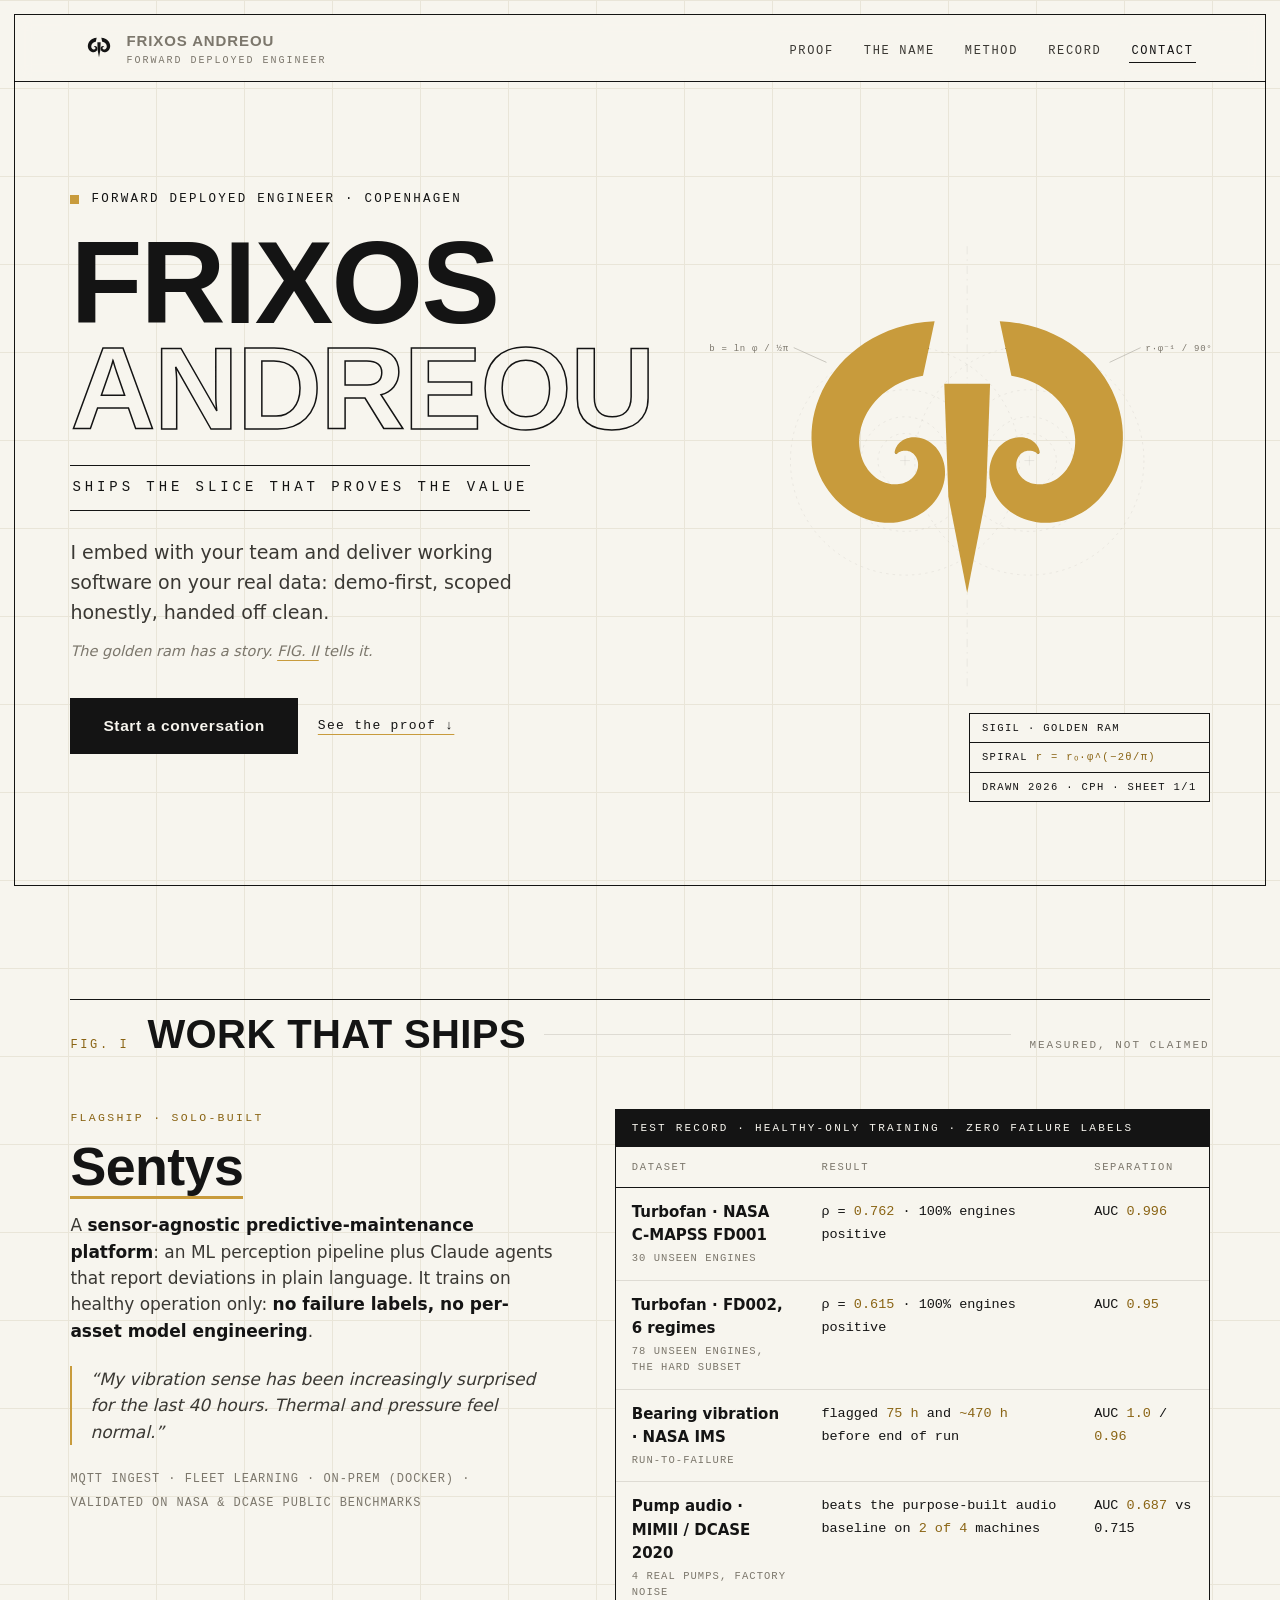
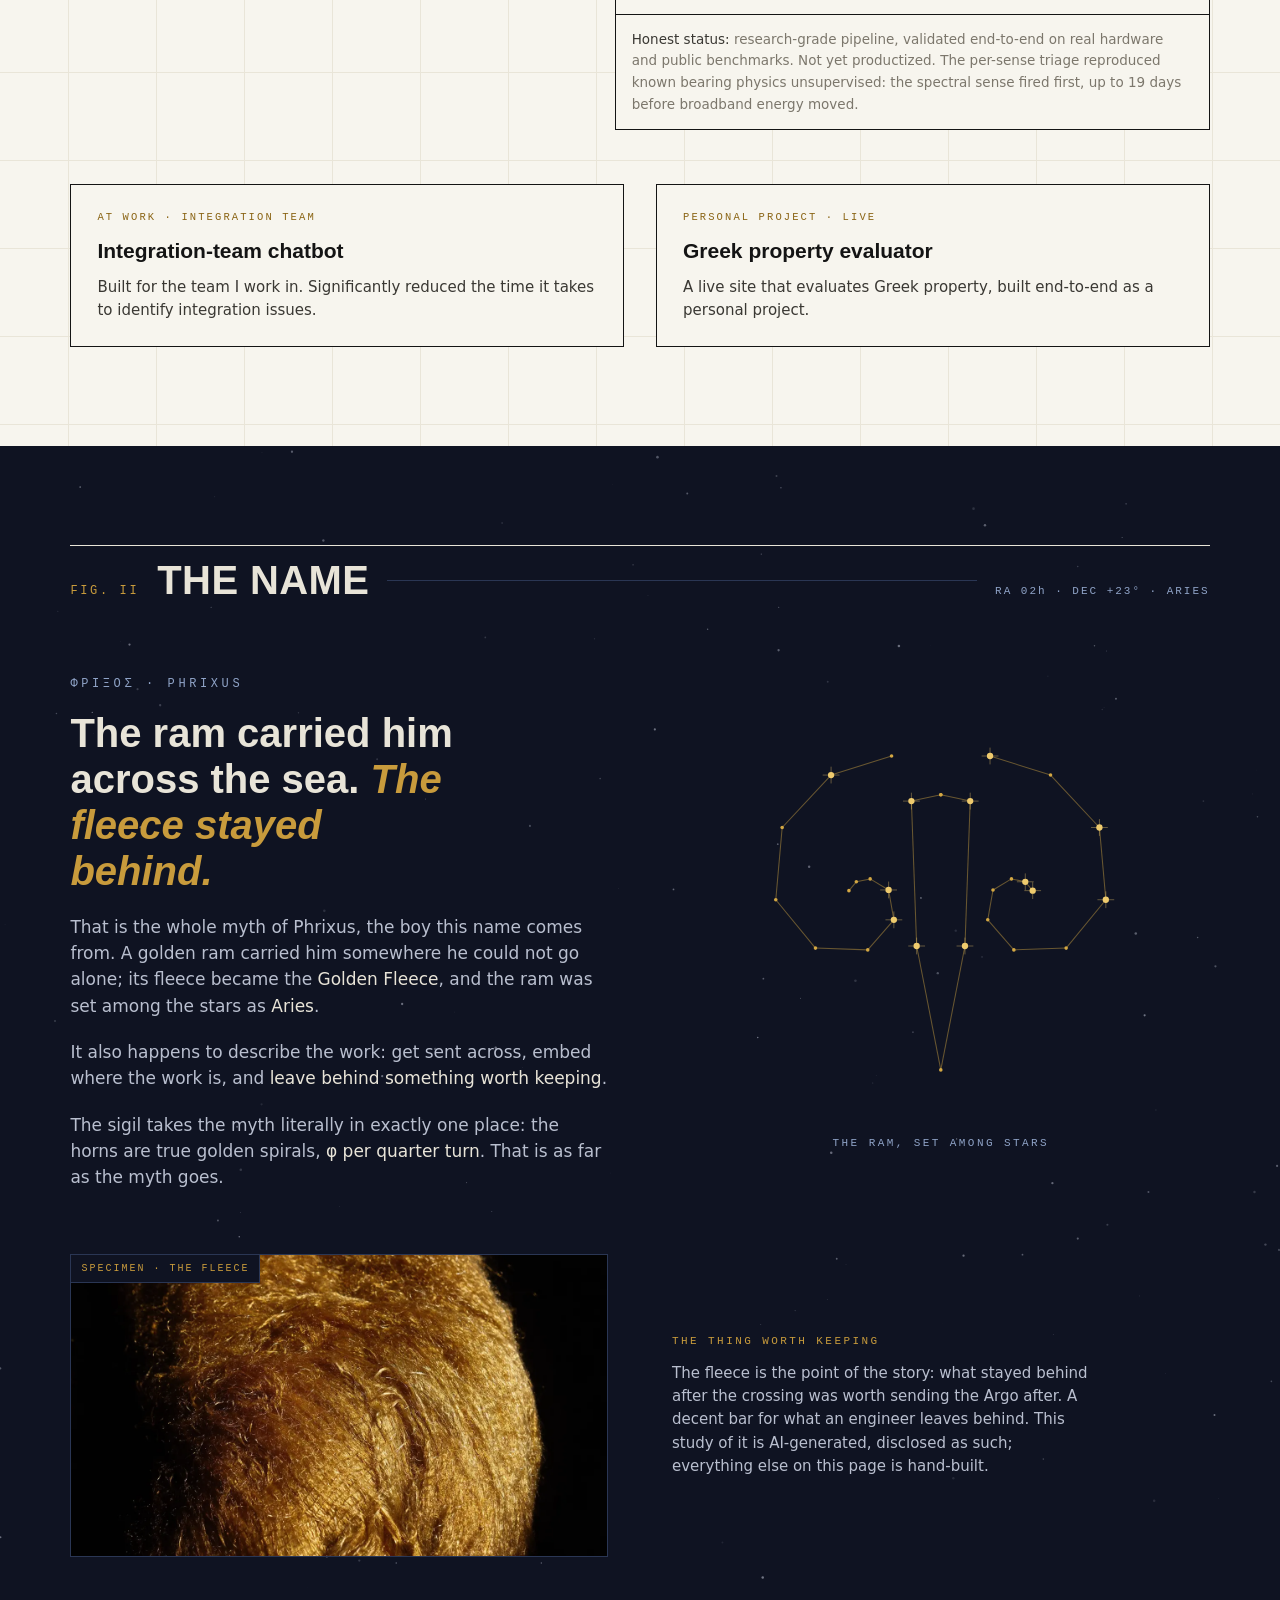
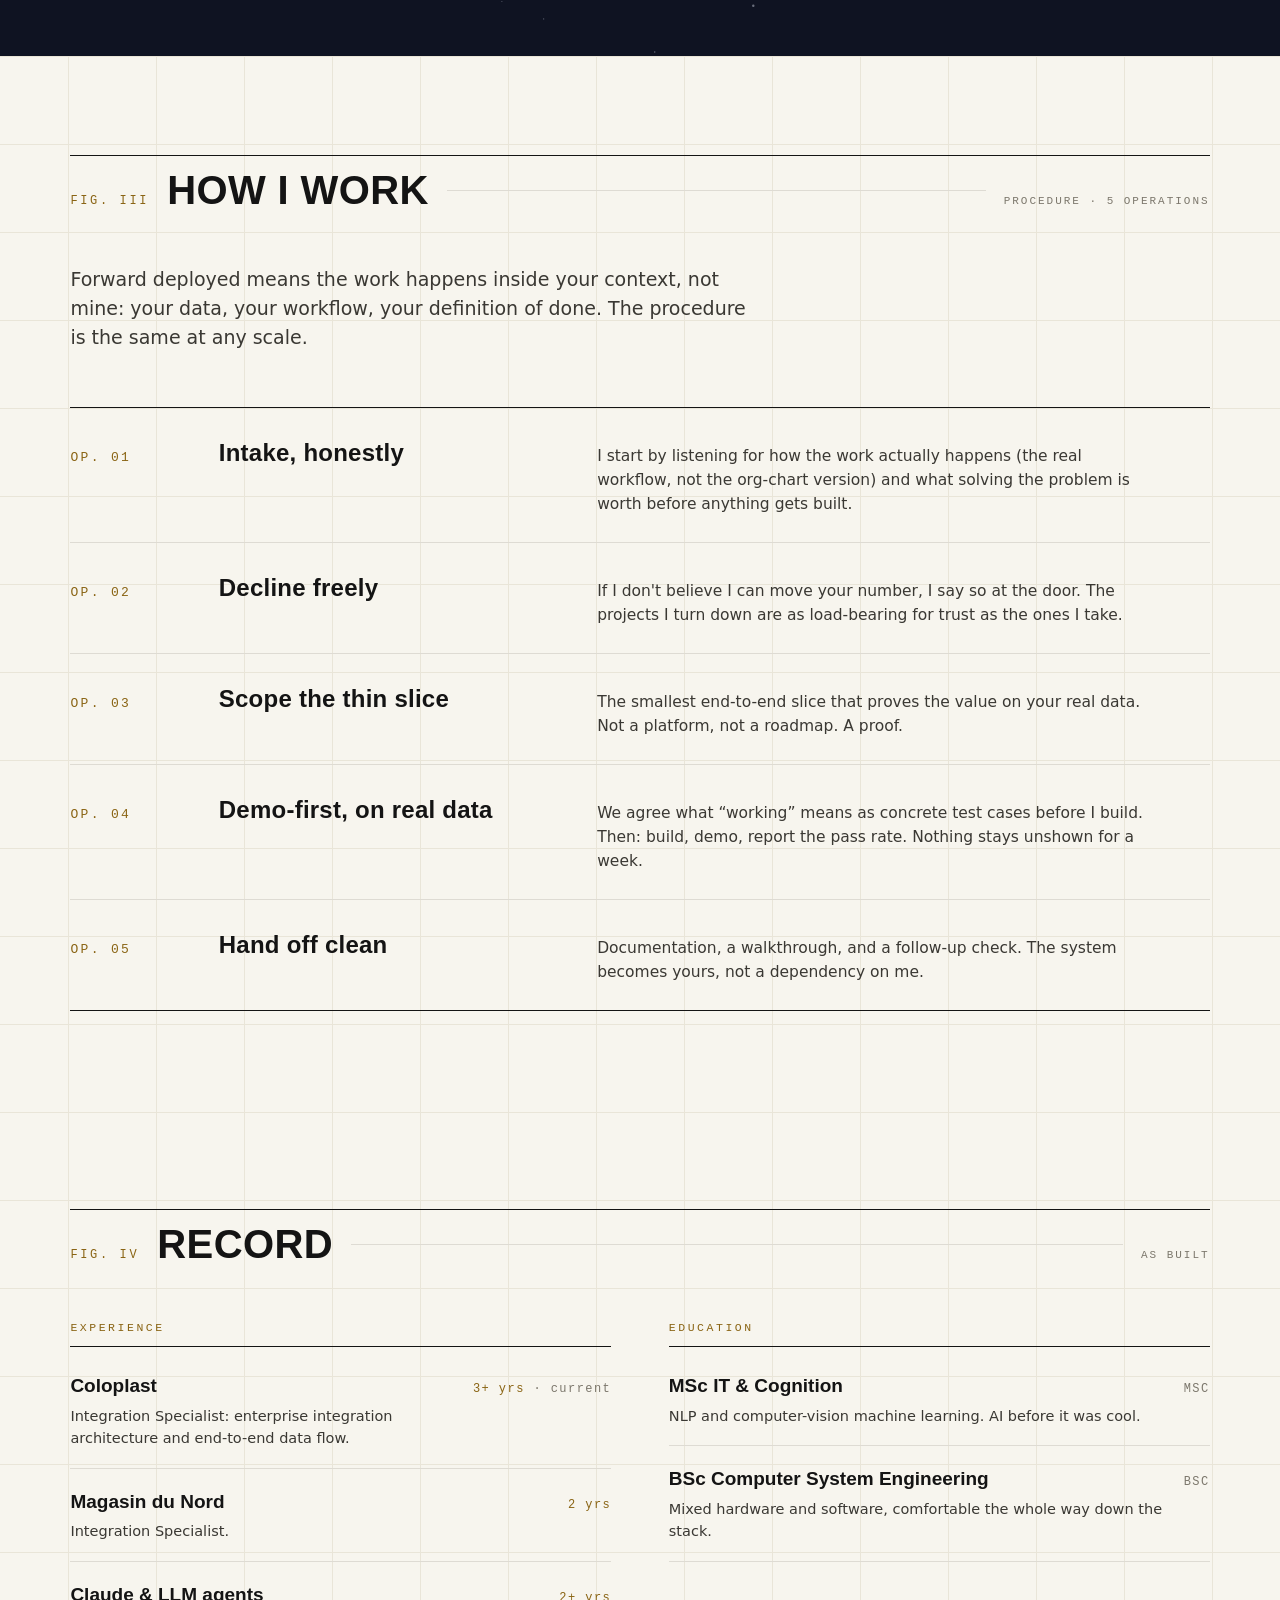
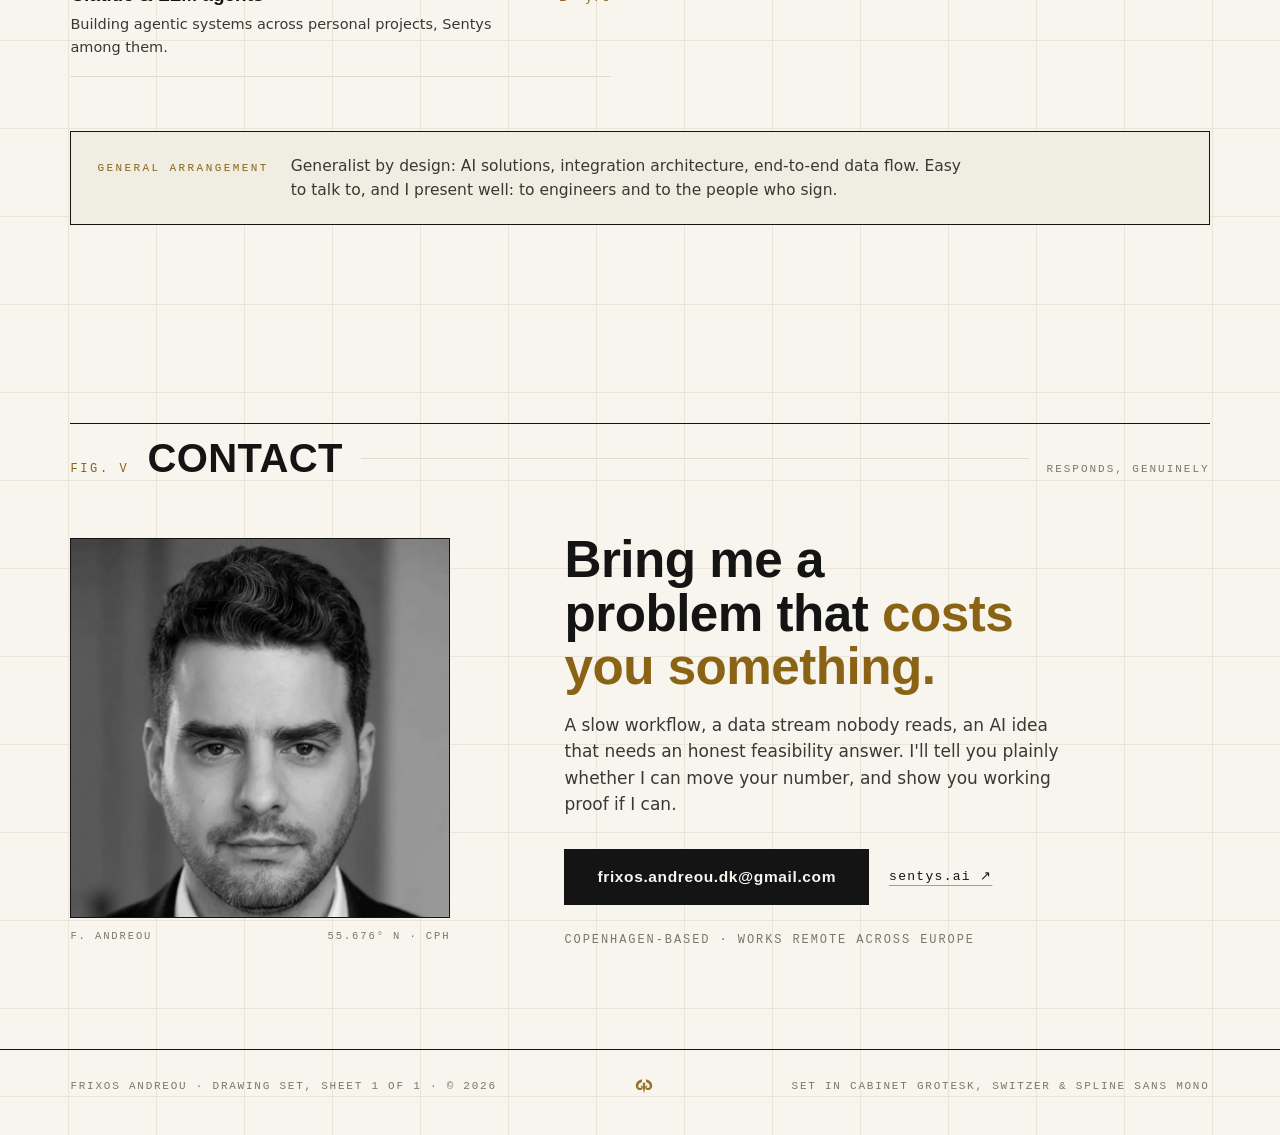
==== index.html @ 18a1801e "FIG II: one continuous thread; the fleece panel now means the deliverable Co-Authored-By: Claude Fab" ====
<!doctype html>
<html lang="en">
<head>
<meta charset="utf-8">
<meta name="viewport" content="width=device-width, initial-scale=1">
<title>Frixos Andreou · Forward Deployed Engineer</title>
<meta name="description" content="Forward Deployed Engineer in Copenhagen. I embed with your team and ship the slice that proves the value: demo-first, on your real data. Builder of Sentys.">
<link rel="canonical" href="https://freakysauce.github.io/frixos-site-fable/">
<meta property="og:type" content="website">
<meta property="og:title" content="Frixos Andreou · Forward Deployed Engineer">
<meta property="og:description" content="I embed with your team and ship the slice that proves the value: demo-first, on your real data.">
<meta property="og:image" content="https://freakysauce.github.io/frixos-site-fable/assets/img/og.png">
<meta property="og:url" content="https://freakysauce.github.io/frixos-site-fable/">
<meta name="twitter:card" content="summary_large_image">
<meta name="theme-color" content="#F6F5F1">
<link rel="icon" href="favicon.svg" type="image/svg+xml">
<link rel="icon" href="favicon-32.png" sizes="32x32" type="image/png">
<link rel="apple-touch-icon" href="apple-touch-icon.png">
<link rel="preload" href="assets/fonts/CabinetGrotesk-Variable.woff2" as="font" type="font/woff2" crossorigin>
<link rel="preload" href="assets/fonts/Switzer-Variable.woff2" as="font" type="font/woff2" crossorigin>
<link rel="preload" href="assets/fonts/SplineSansMono-Regular.woff2" as="font" type="font/woff2" crossorigin>
<link rel="stylesheet" href="assets/css/main.css">
<script>document.documentElement.classList.add('js')</script>
<script type="application/ld+json">
{"@context":"https://schema.org","@type":"Person","name":"Frixos Andreou",
"jobTitle":"Forward Deployed Engineer","email":"mailto:frixos.andreou.dk@gmail.com",
"address":{"@type":"PostalAddress","addressLocality":"Copenhagen","addressCountry":"DK"},
"url":"https://freakysauce.github.io/frixos-site-fable/",
"sameAs":["https://sentys.ai"]}
</script>
</head>
<body class="grid-paper">
<div class="sheet-frame" aria-hidden="true"></div>

<header class="nav">
  <a class="lockup" href="#top" aria-label="Frixos Andreou, home">
    <svg viewBox="0 0 512 512" aria-hidden="true"><use href="#sigil-mark"/></svg>
    <span><b>FRIXOS ANDREOU</b><span>FORWARD DEPLOYED ENGINEER</span></span>
  </a>
  <nav aria-label="Sections">
    <ul>
      <li><a href="#proof">PROOF</a></li>
      <li><a href="#name">THE NAME</a></li>
      <li><a href="#method">METHOD</a></li>
      <li><a href="#record">RECORD</a></li>
      <li><a href="#contact">CONTACT</a></li>
    </ul>
  </nav>
</header>

<!-- reusable sigil symbol (paths injected by main.js; static fallback in noscript) -->
<svg width="0" height="0" style="position:absolute" aria-hidden="true">
  <defs><g id="sigil-mark" fill="currentColor"></g></defs>
</svg>

<main id="top">
  <!-- ============ PLATE 00 — TITLE SHEET ============ -->
  <section class="hero" aria-label="Introduction">
    <div>
      <p class="hero-eyebrow reveal"><span class="dot"></span>FORWARD DEPLOYED ENGINEER · COPENHAGEN</p>
      <h1><span class="reveal">Frixos</span><span class="outline reveal reveal-d1">Andreou</span></h1>
      <p class="tagline reveal reveal-d2">Ships the slice that proves the value</p>
      <p class="pos reveal reveal-d2">I embed with your team and deliver working software on your real data: demo-first, scoped honestly, handed off clean.</p>
      <p class="myth-line reveal reveal-d3">The golden ram has a story. <a href="#name">FIG. II</a> tells it.</p>
      <div class="cta-row reveal reveal-d3">
        <a class="btn" href="mailto:frixos.andreou.dk@gmail.com">Start a conversation</a>
        <a class="link-plain" href="#proof">See the proof ↓</a>
      </div>
    </div>
    <div class="hero-draw" aria-label="Construction drawing of the golden ram sigil">
      <svg id="hero-drawing" viewBox="-40 -20 592 572" role="img" aria-label="Golden ram sigil drawn from golden-ratio spirals"></svg>
      <noscript><img src="assets/brand/sigil.svg" alt="Golden ram sigil" style="width:70%;margin:0 auto;display:block"></noscript>
      <div class="titleblock" aria-hidden="true">
        <div>SIGIL · GOLDEN RAM</div>
        <div>SPIRAL <b>r = r₀·φ^(−2θ/π)</b></div>
        <div>DRAWN 2026 · CPH · SHEET 1/1</div>
      </div>
    </div>
  </section>

  <!-- ============ FIG I — PROOF ============ -->
  <section class="plate" id="proof" aria-labelledby="proof-h">
    <div class="plate-head">
      <span class="fig">FIG. I</span><h2 id="proof-h">Work that ships</h2>
      <span class="rule"></span><span class="sheetno">MEASURED, NOT CLAIMED</span>
    </div>
    <div class="case">
      <div class="reveal">
        <p class="case-kicker">FLAGSHIP · SOLO-BUILT</p>
        <p class="case-title"><a href="https://sentys.ai" rel="noopener">Sentys</a></p>
        <p class="case-desc">A <b>sensor-agnostic predictive-maintenance platform</b>: an ML perception pipeline plus Claude agents that report deviations in plain language. It trains on healthy operation only: <b>no failure labels, no per-asset model engineering</b>.</p>
        <p class="case-quote">“My vibration sense has been increasingly surprised for the last 40 hours. Thermal and pressure feel normal.”</p>
        <p class="case-meta">MQTT INGEST · FLEET LEARNING · ON-PREM (DOCKER) ·<br>VALIDATED ON NASA &amp; DCASE PUBLIC BENCHMARKS</p>
      </div>
      <div class="reveal reveal-d1">
        <div class="evidence-scroll">
        <figure class="evidence">
          <figcaption style="font-family:var(--mono);font-size:11px;letter-spacing:.2em;padding:10px 16px;background:var(--ink);color:var(--paper)">TEST RECORD · HEALTHY-ONLY TRAINING · ZERO FAILURE LABELS</figcaption>
          <table>
            <thead><tr><th scope="col">DATASET</th><th scope="col">RESULT</th><th scope="col">SEPARATION</th></tr></thead>
            <tbody>
              <tr>
                <td class="ds">Turbofan · NASA C-MAPSS FD001<small>30 UNSEEN ENGINES</small></td>
                <td class="num">ρ = <b>0.762</b> · 100% engines positive</td>
                <td class="num">AUC <b>0.996</b></td>
              </tr>
              <tr>
                <td class="ds">Turbofan · FD002, 6 regimes<small>78 UNSEEN ENGINES, THE HARD SUBSET</small></td>
                <td class="num">ρ = <b>0.615</b> · 100% engines positive</td>
                <td class="num">AUC <b>0.95</b></td>
              </tr>
              <tr>
                <td class="ds">Bearing vibration · NASA IMS<small>RUN-TO-FAILURE</small></td>
                <td class="num">flagged <b>75 h</b> and <b>~470 h</b> before end of run</td>
                <td class="num">AUC <b>1.0</b> / <b>0.96</b></td>
              </tr>
              <tr>
                <td class="ds">Pump audio · MIMII / DCASE 2020<small>4 REAL PUMPS, FACTORY NOISE</small></td>
                <td class="num">beats the purpose-built audio baseline on <b>2 of 4</b> machines</td>
                <td class="num">AUC <b>0.687</b> vs 0.715</td>
              </tr>
            </tbody>
          </table>
          <p class="evidence-foot"><b>Honest status:</b> research-grade pipeline, validated end-to-end on real hardware and public benchmarks. Not yet productized. The per-sense triage reproduced known bearing physics unsupervised: the spectral sense fired first, up to 19 days before broadband energy moved.</p>
        </figure>
        </div>
      </div>
    </div>
    <div class="proof-cards">
      <article class="pcard reveal">
        <p class="k">AT WORK · INTEGRATION TEAM</p>
        <h3>Integration-team chatbot</h3>
        <p>Built for the team I work in. Significantly reduced the time it takes to identify integration issues.</p>
      </article>
      <article class="pcard reveal reveal-d1">
        <p class="k">PERSONAL PROJECT · LIVE</p>
        <h3>Greek property evaluator</h3>
        <p>A live site that evaluates Greek property, built end-to-end as a personal project.</p>
      </article>
    </div>
  </section>

  <!-- ============ FIG II — THE NAME (dark plate) ============ -->
  <section class="plate plate-night" id="name" aria-labelledby="name-h">
    <div class="plate-head">
      <span class="fig">FIG. II</span><h2 id="name-h">The name</h2>
      <span class="rule"></span><span class="sheetno">RA 02h · DEC +23° · ARIES</span>
    </div>
    <div class="myth">
      <div class="myth-story reveal">
        <p class="gr">ΦΡΙΞΟΣ · PHRIXUS</p>
        <h3>The ram carried him across the sea. <em>The fleece stayed behind.</em></h3>
        <p>That is the whole myth of Phrixus, the boy this name comes from. A golden ram carried him somewhere he could not go alone; its fleece became the <b>Golden Fleece</b>, and the ram was set among the stars as <b>Aries</b>.</p>
        <p>It also happens to describe the work: get sent across, embed where the work is, and <b>leave behind something worth keeping</b>.</p>
        <p>The sigil takes the myth literally in exactly one place: the horns are true golden spirals, <b>φ per quarter turn</b>. That is as far as the myth goes.</p>
      </div>
      <div class="myth-chart reveal reveal-d1">
        <svg id="constellation" viewBox="0 56 512 404" role="img" aria-label="The ram sigil drawn as a constellation"></svg>
        <p class="cap">THE RAM, SET AMONG STARS</p>
      </div>
    </div>
    <div class="specimen">
      <div class="specimen-media reveal">
        <span class="tag">SPECIMEN · THE FLEECE</span>
        <img id="fleece-media" src="assets/img/fleece.webp" alt="Macro study of golden fleece fibers catching warm light" loading="lazy" width="1280" height="720">
      </div>
      <p class="specimen-note reveal reveal-d1"><span class="k">THE THING WORTH KEEPING</span>The fleece is the point of the story: what stayed behind after the crossing was worth sending the Argo after. A decent bar for what an engineer leaves behind. This study of it is AI-generated, disclosed as such; everything else on this page is hand-built.</p>
    </div>
  </section>

  <!-- ============ FIG III — METHOD ============ -->
  <section class="plate" id="method" aria-labelledby="method-h">
    <div class="plate-head">
      <span class="fig">FIG. III</span><h2 id="method-h">How I work</h2>
      <span class="rule"></span><span class="sheetno">PROCEDURE · 5 OPERATIONS</span>
    </div>
    <p class="method-intro reveal">Forward deployed means the work happens inside your context, not mine: your data, your workflow, your definition of done. The procedure is the same at any scale.</p>
    <ol class="steps">
      <li class="step reveal"><span class="no">OP. 01</span><h3>Intake, honestly</h3><p>I start by listening for how the work actually happens (the real workflow, not the org-chart version) and what solving the problem is worth before anything gets built.</p></li>
      <li class="step reveal"><span class="no">OP. 02</span><h3>Decline freely</h3><p>If I don't believe I can move your number, I say so at the door. The projects I turn down are as load-bearing for trust as the ones I take.</p></li>
      <li class="step reveal"><span class="no">OP. 03</span><h3>Scope the thin slice</h3><p>The smallest end-to-end slice that proves the value on your real data. Not a platform, not a roadmap. A proof.</p></li>
      <li class="step reveal"><span class="no">OP. 04</span><h3>Demo-first, on real data</h3><p>We agree what “working” means as concrete test cases before I build. Then: build, demo, report the pass rate. Nothing stays unshown for a week.</p></li>
      <li class="step reveal"><span class="no">OP. 05</span><h3>Hand off clean</h3><p>Documentation, a walkthrough, and a follow-up check. The system becomes yours, not a dependency on me.</p></li>
    </ol>
  </section>

  <!-- ============ FIG IV — RECORD ============ -->
  <section class="plate" id="record" aria-labelledby="record-h">
    <div class="plate-head">
      <span class="fig">FIG. IV</span><h2 id="record-h">Record</h2>
      <span class="rule"></span><span class="sheetno">AS BUILT</span>
    </div>
    <div class="record">
      <div class="rcol reveal">
        <p class="rhead">EXPERIENCE</p>
        <div class="rrow"><div><h3>Coloplast</h3><p>Integration Specialist: enterprise integration architecture and end-to-end data flow.</p></div><span class="when"><b>3+ yrs</b> · current</span></div>
        <div class="rrow"><div><h3>Magasin du Nord</h3><p>Integration Specialist.</p></div><span class="when"><b>2 yrs</b></span></div>
        <div class="rrow"><div><h3>Claude &amp; LLM agents</h3><p>Building agentic systems across personal projects, Sentys among them.</p></div><span class="when"><b>2+ yrs</b></span></div>
      </div>
      <div class="rcol reveal reveal-d1">
        <p class="rhead">EDUCATION</p>
        <div class="rrow"><div><h3>MSc IT &amp; Cognition</h3><p>NLP and computer-vision machine learning. AI before it was cool.</p></div><span class="when">MSC</span></div>
        <div class="rrow"><div><h3>BSc Computer System Engineering</h3><p>Mixed hardware and software, comfortable the whole way down the stack.</p></div><span class="when">BSC</span></div>
      </div>
    </div>
    <div class="strengths reveal">
      <span class="k">GENERAL ARRANGEMENT</span>
      <p>Generalist by design: AI solutions, integration architecture, end-to-end data flow. Easy to talk to, and I present well: to engineers and to the people who sign.</p>
    </div>
  </section>

  <!-- ============ FIG V — CONTACT ============ -->
  <section class="plate" id="contact" aria-labelledby="contact-h">
    <div class="plate-head">
      <span class="fig">FIG. V</span><h2 id="contact-h">Contact</h2>
      <span class="rule"></span><span class="sheetno">RESPONDS, GENUINELY</span>
    </div>
    <div class="contact">
      <div class="portrait reveal">
        <img src="assets/img/headshot.webp" alt="Portrait of Frixos Andreou" width="760" height="760">
        <p class="pcap"><span>F. ANDREOU</span><span>55.676° N · CPH</span></p>
      </div>
      <div class="contact-copy reveal reveal-d1">
        <h3>Bring me a problem that <em>costs you something.</em></h3>
        <p class="sub">A slow workflow, a data stream nobody reads, an AI idea that needs an honest feasibility answer. I'll tell you plainly whether I can move your number, and show you working proof if I can.</p>
        <div class="cta-row">
          <a class="btn" href="mailto:frixos.andreou.dk@gmail.com">frixos.andreou.dk@gmail.com</a>
          <a class="link-plain" href="https://sentys.ai" rel="noopener">sentys.ai ↗</a>
        </div>
        <p class="loc">COPENHAGEN-BASED · WORKS REMOTE ACROSS EUROPE</p>
      </div>
    </div>
  </section>
</main>

<footer>
  <p class="fm">FRIXOS ANDREOU · DRAWING SET, SHEET 1 OF 1 · © 2026</p>
  <svg viewBox="0 0 512 512" aria-hidden="true" style="color:var(--gold-deep)"><use href="#sigil-mark"/></svg>
  <p class="fm">SET IN CABINET GROTESK, SWITZER &amp; SPLINE SANS MONO</p>
</footer>

<script src="assets/js/main.js" defer></script>
</body>
</html>
---- assets/css/main.css ----
/* FRIXOS ANDREOU — drawing-set design system
   Paper/ink/gold. Cabinet Grotesk display, Switzer body, Spline Sans Mono data. */

@font-face{font-family:'Cabinet Grotesk';src:url('../fonts/CabinetGrotesk-Variable.woff2') format('woff2');font-weight:100 900;font-display:swap}
@font-face{font-family:'Switzer';src:url('../fonts/Switzer-Variable.woff2') format('woff2');font-weight:100 900;font-display:swap}
@font-face{font-family:'Spline Sans Mono';src:url('../fonts/SplineSansMono-Regular.woff2') format('woff2');font-weight:400;font-display:swap}
@font-face{font-family:'Spline Sans Mono';src:url('../fonts/SplineSansMono-Medium.woff2') format('woff2');font-weight:500;font-display:swap}

:root{
  --paper:#F7F5EE; --paper-2:#F0EDE3; --grid:#E9E5D8; --ink:#141414; --ink-2:#3A3833;
  --muted:#7C776C; --gold:#C89B3C; --gold-deep:#8A6414; --hair:#DEDBD3;
  --night:#0F1322; --night-2:#171D33; --starlight:#E8E4D8; --night-label:#8FA3C7;
  --mono:'Spline Sans Mono',ui-monospace,monospace;
  --disp:'Cabinet Grotesk',sans-serif;
  --body:'Switzer',system-ui,sans-serif;
  --frame:14px;
  --gutter:clamp(22px,5.5vw,96px);
}
*{margin:0;padding:0;box-sizing:border-box}
section[id]{scroll-margin-top:84px}
html{scroll-behavior:smooth}
@media (prefers-reduced-motion:reduce){html{scroll-behavior:auto}}
body{
  background:var(--paper);color:var(--ink);font-family:var(--body);
  font-size:17px;line-height:1.55;-webkit-font-smoothing:antialiased;
}
::selection{background:var(--gold);color:var(--ink)}
:focus-visible{outline:2px solid var(--gold-deep);outline-offset:3px}

/* drawing-sheet frame */
.sheet-frame{position:fixed;inset:var(--frame);border:1px solid var(--ink);pointer-events:none;z-index:60;mix-blend-mode:multiply}
@media (max-width:720px){:root{--frame:8px}}

/* drafting grid on paper */
.grid-paper{
  background-image:linear-gradient(var(--grid) 1px,transparent 1px),
                   linear-gradient(90deg,var(--grid) 1px,transparent 1px);
  background-size:88px 88px;background-position:center top;
}

/* ---------- nav ---------- */
.nav{
  position:fixed;top:var(--frame);left:var(--frame);right:var(--frame);z-index:50;
  display:flex;align-items:center;justify-content:space-between;
  padding:14px var(--gutter) 12px;
  background:color-mix(in srgb,var(--paper) 88%,transparent);
  backdrop-filter:blur(8px);border-bottom:1px solid var(--ink);
}
.nav .lockup{display:flex;align-items:center;gap:12px;text-decoration:none;color:var(--ink)}
.nav .lockup svg{width:30px;height:30px;flex:none}
.nav .lockup b{font-family:var(--disp);font-weight:800;font-size:15px;letter-spacing:.06em}
.nav .lockup span{font-family:var(--mono);font-size:10px;letter-spacing:.2em;color:var(--muted);display:block;margin-top:1px}
.nav ul{display:flex;gap:26px;list-style:none}
.nav ul a{font-family:var(--mono);font-size:12px;letter-spacing:.14em;text-decoration:none;color:var(--ink-2);padding:4px 2px;border-bottom:1px solid transparent}
.nav ul a:hover,.nav ul a:focus-visible{color:var(--ink);border-bottom-color:var(--gold)}
.nav ul a[aria-current="true"]{color:var(--ink);border-bottom-color:var(--ink)}
@media (max-width:880px){.nav ul{display:none}}

/* ---------- plates (sections) ---------- */
.plate{position:relative;padding:clamp(72px,11vh,120px) var(--gutter)}
.plate-head{display:flex;align-items:baseline;gap:18px;border-top:1px solid var(--ink);padding-top:14px;margin-bottom:clamp(36px,6vh,64px)}
.plate-head .fig{font-family:var(--mono);font-size:12px;letter-spacing:.22em;color:var(--gold-deep);white-space:nowrap}
.plate-head h2{font-family:var(--disp);font-weight:800;text-transform:uppercase;font-size:clamp(24px,3.4vw,40px);letter-spacing:.01em;line-height:1}
.plate-head .rule{flex:1;height:1px;background:var(--hair);align-self:center}
.plate-head .sheetno{font-family:var(--mono);font-size:11px;letter-spacing:.18em;color:var(--muted);white-space:nowrap}
@media (max-width:720px){.plate-head{flex-wrap:wrap;gap:10px}.plate-head .sheetno{display:none}}

/* ---------- hero ---------- */
.hero{min-height:100svh;display:grid;grid-template-columns:minmax(0,1.12fr) minmax(0,.88fr);align-items:center;
  padding:calc(70px + var(--frame)) var(--gutter) 40px;gap:clamp(16px,3vw,56px)}
.hero-eyebrow{font-family:var(--mono);font-size:clamp(10.5px,1.3vw,12.5px);letter-spacing:.18em;color:var(--ink);display:flex;gap:12px;align-items:center;flex-wrap:wrap}
.hero-eyebrow .dot{width:9px;height:9px;background:var(--gold);flex:none}
.hero h1{font-family:var(--disp);font-weight:800;text-transform:uppercase;
  font-size:clamp(54px,9.2vw,148px);line-height:.9;letter-spacing:-.015em;margin:20px 0 24px}
.hero h1>span{display:block}
.hero h1 .glyph{display:inline-block}
.hero h1 .glyph.cycling{color:var(--gold-deep);-webkit-text-stroke:0}
.hero h1 .outline{color:transparent;-webkit-text-stroke:1.5px var(--ink)}
@supports not (-webkit-text-stroke:1px black){.hero h1 .outline{color:var(--ink);opacity:.35}}
.hero .tagline{font-family:var(--mono);font-size:clamp(11px,1.15vw,14px);letter-spacing:.28em;text-transform:uppercase;
  border-top:1px solid var(--ink);border-bottom:1px solid var(--ink);padding:11px 2px;display:inline-block}
.hero .pos{margin-top:26px;font-size:clamp(16px,1.5vw,19px);line-height:1.6;max-width:42ch;color:var(--ink-2)}
.hero .myth-line{margin-top:12px;font-size:14.5px;font-style:italic;color:var(--muted)}
.hero .myth-line a{color:inherit;text-decoration:underline;text-decoration-color:var(--gold);text-underline-offset:4px}
.hero .myth-line a:hover,.hero .myth-line a:focus-visible{color:var(--ink)}
.hero .cta-row{margin-top:36px;display:flex;gap:20px;flex-wrap:wrap;align-items:center}
.btn{font-family:var(--disp);font-weight:700;font-size:15.5px;letter-spacing:.04em;text-decoration:none;
  padding:15px 32px;background:var(--ink);color:var(--paper);transition:background .2s,color .2s;border:1px solid var(--ink)}
.btn:hover,.btn:focus-visible{background:var(--gold);border-color:var(--gold);color:var(--ink)}
.link-plain{font-family:var(--mono);font-size:13px;letter-spacing:.1em;color:var(--ink);text-decoration:underline;text-underline-offset:5px;text-decoration-color:var(--gold)}
.link-plain:hover,.link-plain:focus-visible{text-decoration-thickness:2px}
.hero-draw{position:relative;height:min(74vh,660px)}
.hero-draw svg{width:100%;height:100%;overflow:visible}
.hero-draw .note{font-family:var(--mono);font-size:11px;fill:var(--muted);letter-spacing:.08em}
.titleblock{position:absolute;bottom:0;right:0;border:1px solid var(--ink);font-family:var(--mono);
  font-size:10.5px;letter-spacing:.13em;background:var(--paper)}
.titleblock div{padding:6px 12px;border-bottom:1px solid var(--ink)}
.titleblock div:last-child{border-bottom:0}
.titleblock b{font-weight:500;color:var(--gold-deep)}
@media (max-width:900px){
  .hero{grid-template-columns:1fr;grid-template-rows:auto auto;align-content:center;row-gap:8px;padding-top:calc(84px + var(--frame))}
  .hero-draw{order:-1;height:min(34svh,300px)}
  .titleblock{display:none}
  .hero h1{font-size:clamp(50px,13.5vw,84px)}
  .hero .cta-row{margin-top:28px}
}

/* ---------- proof / evidence ---------- */
.case{display:grid;grid-template-columns:minmax(0,.9fr) minmax(0,1.1fr);gap:clamp(28px,4.5vw,72px);align-items:start}
.case-title{font-family:var(--disp);font-weight:800;font-size:clamp(34px,4.2vw,54px);line-height:1;letter-spacing:-.01em}
.case-title a{color:inherit;text-decoration:none;border-bottom:3px solid var(--gold)}
.case-title a:hover,.case-title a:focus-visible{border-bottom-color:var(--ink)}
.case-kicker{font-family:var(--mono);font-size:11.5px;letter-spacing:.2em;color:var(--gold-deep);margin-bottom:14px}
.case-desc{margin-top:18px;color:var(--ink-2);max-width:52ch}
.case-desc b{color:var(--ink);font-weight:600}
.case-quote{margin-top:22px;padding-left:18px;border-left:2px solid var(--gold);font-style:italic;color:var(--ink-2);max-width:46ch}
.case-meta{margin-top:22px;font-family:var(--mono);font-size:12px;letter-spacing:.08em;color:var(--muted);line-height:2}
.evidence{border:1px solid var(--ink);background:var(--paper)}
.evidence caption{font-family:var(--mono);font-size:11px;letter-spacing:.2em;text-align:left;
  padding:10px 16px;border:1px solid var(--ink);border-bottom:0;background:var(--ink);color:var(--paper)}
.evidence table{width:100%;border-collapse:collapse;table-layout:fixed}
.evidence th:nth-child(1){width:32%}.evidence th:nth-child(2){width:46%}.evidence th:nth-child(3){width:22%}
.evidence th{font-family:var(--mono);font-weight:500;font-size:10.5px;letter-spacing:.16em;text-align:left;color:var(--muted);
  padding:12px 16px;border-bottom:1px solid var(--ink)}
.evidence td{padding:13px 16px;border-bottom:1px solid var(--hair);vertical-align:top}
.evidence tr:last-child td{border-bottom:0}
.evidence .ds{font-weight:600;font-size:15px}
.evidence .ds small{display:block;font-weight:400;font-family:var(--mono);font-size:10.5px;letter-spacing:.1em;color:var(--muted);margin-top:3px}
.evidence .num{font-family:var(--mono);font-size:13.5px;line-height:1.7}
.evidence .num b{font-weight:500;color:var(--gold-deep)}
.evidence-foot{font-size:13.5px;color:var(--muted);padding:14px 16px;border-top:1px solid var(--ink);line-height:1.6}
.evidence-foot b{color:var(--ink-2);font-weight:500}
.proof-cards{display:grid;grid-template-columns:1fr 1fr;gap:clamp(18px,2.5vw,32px);margin-top:clamp(40px,6vh,64px)}
.pcard{border:1px solid var(--ink);padding:24px 26px;background:var(--paper);transition:box-shadow .25s}
.pcard:hover{box-shadow:4px 4px 0 var(--gold)}
.pcard .k{font-family:var(--mono);font-size:10.5px;letter-spacing:.2em;color:var(--gold-deep)}
.pcard h3{font-family:var(--disp);font-weight:700;font-size:21px;margin:10px 0 8px}
.pcard p{font-size:15px;color:var(--ink-2)}
@media (max-width:900px){.case{grid-template-columns:minmax(0,1fr)}.proof-cards{grid-template-columns:minmax(0,1fr)}}
@media (max-width:720px){
  .evidence-scroll{overflow-x:auto;margin:0 calc(-1*var(--gutter));padding:0 var(--gutter)}
  .evidence{min-width:560px}
}

/* ---------- myth plate (dark) ---------- */
.plate-night{background:var(--night);color:var(--starlight);overflow:hidden}
.plate-night>.stars{position:absolute;inset:0;pointer-events:none}
.plate-night>*{position:relative}
.plate-night>.stars{position:absolute}
.plate-night .plate-head{border-top-color:var(--starlight)}
.plate-night .plate-head h2{color:var(--starlight)}
.plate-night .plate-head .fig{color:var(--gold)}
.plate-night .plate-head .rule{background:#2A3654}
.plate-night .plate-head .sheetno{color:var(--night-label)}
.myth{display:grid;grid-template-columns:minmax(0,1fr) minmax(0,1fr);gap:clamp(28px,5vw,80px);align-items:center}
.myth-story h3{font-family:var(--disp);font-weight:700;font-size:clamp(26px,3.2vw,40px);line-height:1.15;letter-spacing:0;max-width:18ch}
.myth-story h3 em{font-style:italic;color:var(--gold)}
.myth-story p{margin-top:20px;color:#B9BFCF;max-width:50ch;font-weight:300}
.myth-story p b{color:var(--starlight);font-weight:500}
.myth-story .gr{font-family:var(--mono);font-size:12px;letter-spacing:.3em;color:var(--night-label);margin-bottom:16px}
.myth-chart{position:relative}
.myth-chart svg{width:100%;height:auto;overflow:visible}
.myth-chart .cap{margin-top:10px;text-align:center;font-family:var(--mono);font-size:11px;letter-spacing:.22em;color:var(--night-label)}
.specimen{margin-top:clamp(40px,7vh,72px);display:grid;grid-template-columns:minmax(0,1fr) minmax(0,1fr);gap:clamp(28px,5vw,80px);align-items:center}
.specimen-media{position:relative;border:1px solid #2A3654;background:#000}
.specimen-media video,.specimen-media img{display:block;width:100%;height:auto}
.specimen-media .tag{position:absolute;top:0;left:0;font-family:var(--mono);font-size:10px;letter-spacing:.2em;
  background:var(--night);color:var(--gold);padding:6px 10px;border-right:1px solid #2A3654;border-bottom:1px solid #2A3654}
.specimen-note{font-size:15px;color:#B9BFCF;font-weight:300;max-width:44ch}
.specimen-note .k{font-family:var(--mono);font-size:11px;letter-spacing:.22em;color:var(--gold);display:block;margin-bottom:12px}
@media (max-width:900px){.myth,.specimen{grid-template-columns:minmax(0,1fr)}}

/* ---------- method ---------- */
.method-intro{max-width:56ch;color:var(--ink-2);margin-bottom:clamp(36px,6vh,60px);font-size:clamp(16px,1.5vw,19px)}
.steps{counter-reset:step;border-top:1px solid var(--ink)}
.step{display:grid;grid-template-columns:110px minmax(0,340px) minmax(0,1fr);gap:clamp(14px,3vw,48px);
  padding:26px 0;border-bottom:1px solid var(--hair);align-items:baseline}
.step:last-child{border-bottom:1px solid var(--ink)}
.step .no{font-family:var(--mono);font-size:13px;letter-spacing:.18em;color:var(--gold-deep)}
.step h3{font-family:var(--disp);font-weight:700;font-size:clamp(19px,2vw,24px);letter-spacing:.01em}
.step p{color:var(--ink-2);font-size:15.5px;max-width:56ch}
@media (max-width:820px){.step{grid-template-columns:64px 1fr;grid-template-rows:auto auto}.step p{grid-column:2}}

/* ---------- record ---------- */
.record{display:grid;grid-template-columns:1fr 1fr;gap:clamp(28px,4.5vw,72px)}
.rcol .rhead{font-family:var(--mono);font-size:11.5px;letter-spacing:.22em;color:var(--gold-deep);
  border-bottom:1px solid var(--ink);padding-bottom:10px;margin-bottom:6px}
.rrow{display:grid;grid-template-columns:minmax(0,1fr) auto;gap:16px;padding:18px 0;border-bottom:1px solid var(--hair);align-items:baseline}
.rrow h3{font-family:var(--disp);font-weight:700;font-size:19px}
.rrow p{font-size:14.5px;color:var(--ink-2);margin-top:4px}
.rrow .when{font-family:var(--mono);font-size:12px;letter-spacing:.12em;color:var(--muted);white-space:nowrap}
.rrow .when b{color:var(--gold-deep);font-weight:500}
.strengths{margin-top:clamp(36px,6vh,56px);border:1px solid var(--ink);padding:22px 26px;display:flex;gap:22px;align-items:baseline;flex-wrap:wrap;background:var(--paper-2)}
.strengths .k{font-family:var(--mono);font-size:11px;letter-spacing:.22em;color:var(--gold-deep);white-space:nowrap}
.strengths p{font-size:15.5px;color:var(--ink-2);max-width:70ch}
@media (max-width:820px){.record{grid-template-columns:minmax(0,1fr)}}

/* ---------- contact ---------- */
.contact{display:grid;grid-template-columns:minmax(0,.8fr) minmax(0,1.2fr);gap:clamp(28px,5vw,80px);align-items:center}
.portrait{position:relative;max-width:380px}
.portrait img{display:block;width:100%;height:auto;filter:grayscale(1) contrast(1.02);border:1px solid var(--ink)}
.portrait .pcap{font-family:var(--mono);font-size:10.5px;letter-spacing:.18em;color:var(--muted);margin-top:10px;display:flex;justify-content:space-between}
.contact-copy h3{font-family:var(--disp);font-weight:800;font-size:clamp(30px,4vw,52px);line-height:1.05;letter-spacing:-.01em;max-width:16ch}
.contact-copy h3 em{font-style:normal;color:var(--gold-deep)}
.contact-copy .sub{margin-top:18px;color:var(--ink-2);max-width:46ch}
.contact-copy .cta-row{margin-top:32px;display:flex;gap:20px;align-items:center;flex-wrap:wrap}
.contact-copy .loc{margin-top:26px;font-family:var(--mono);font-size:12px;letter-spacing:.16em;color:var(--muted)}
@media (max-width:820px){.contact{grid-template-columns:minmax(0,1fr)}.portrait{max-width:300px}}

/* ---------- footer ---------- */
footer{border-top:1px solid var(--ink);padding:26px var(--gutter) calc(26px + var(--frame));
  display:flex;justify-content:space-between;gap:18px;flex-wrap:wrap;align-items:center}
footer .fm{font-family:var(--mono);font-size:11px;letter-spacing:.16em;color:var(--muted)}
footer .fm a{color:inherit}
footer svg{width:22px;height:22px;opacity:.9}

/* ---------- reveals (JS-gated: content never hides without JS) ---------- */
@media (prefers-reduced-motion:no-preference){
  .js .reveal{opacity:0;transform:translateY(18px);transition:opacity .7s cubic-bezier(.2,.6,.2,1),transform .7s cubic-bezier(.2,.6,.2,1)}
  .js .reveal.in{opacity:1;transform:none}
  .js .reveal-d1{transition-delay:.08s}.js .reveal-d2{transition-delay:.16s}.js .reveal-d3{transition-delay:.24s}
}
/* deterministic screenshot mode (?snap): final state, no motion */
.snap *{transition:none !important;animation:none !important}
.snap .reveal{opacity:1 !important;transform:none !important}

/* small-screen typography discipline */
@media (max-width:480px){
  .hero .tagline{letter-spacing:.16em;font-size:10.5px}
  .hero-eyebrow{letter-spacing:.14em}
  .hero-draw .note{display:none}
  .nav .lockup span span{display:none}
}
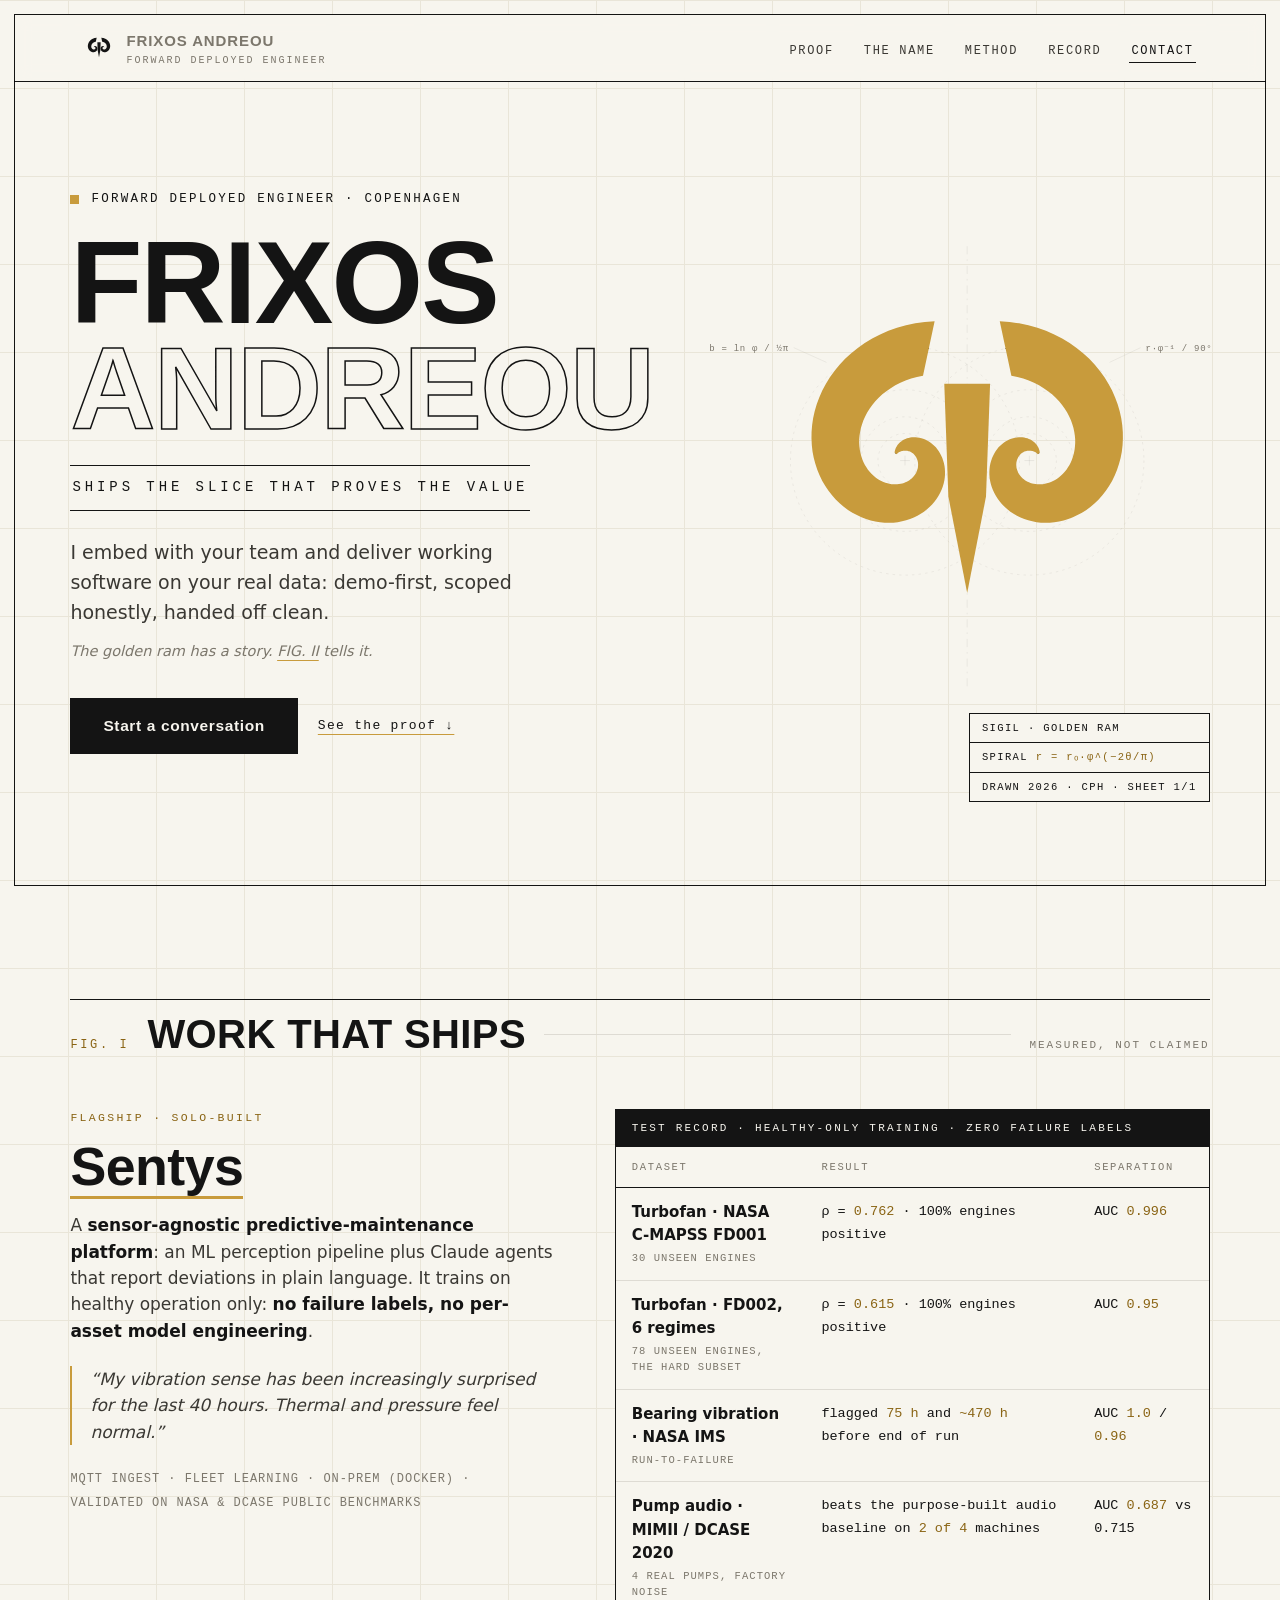
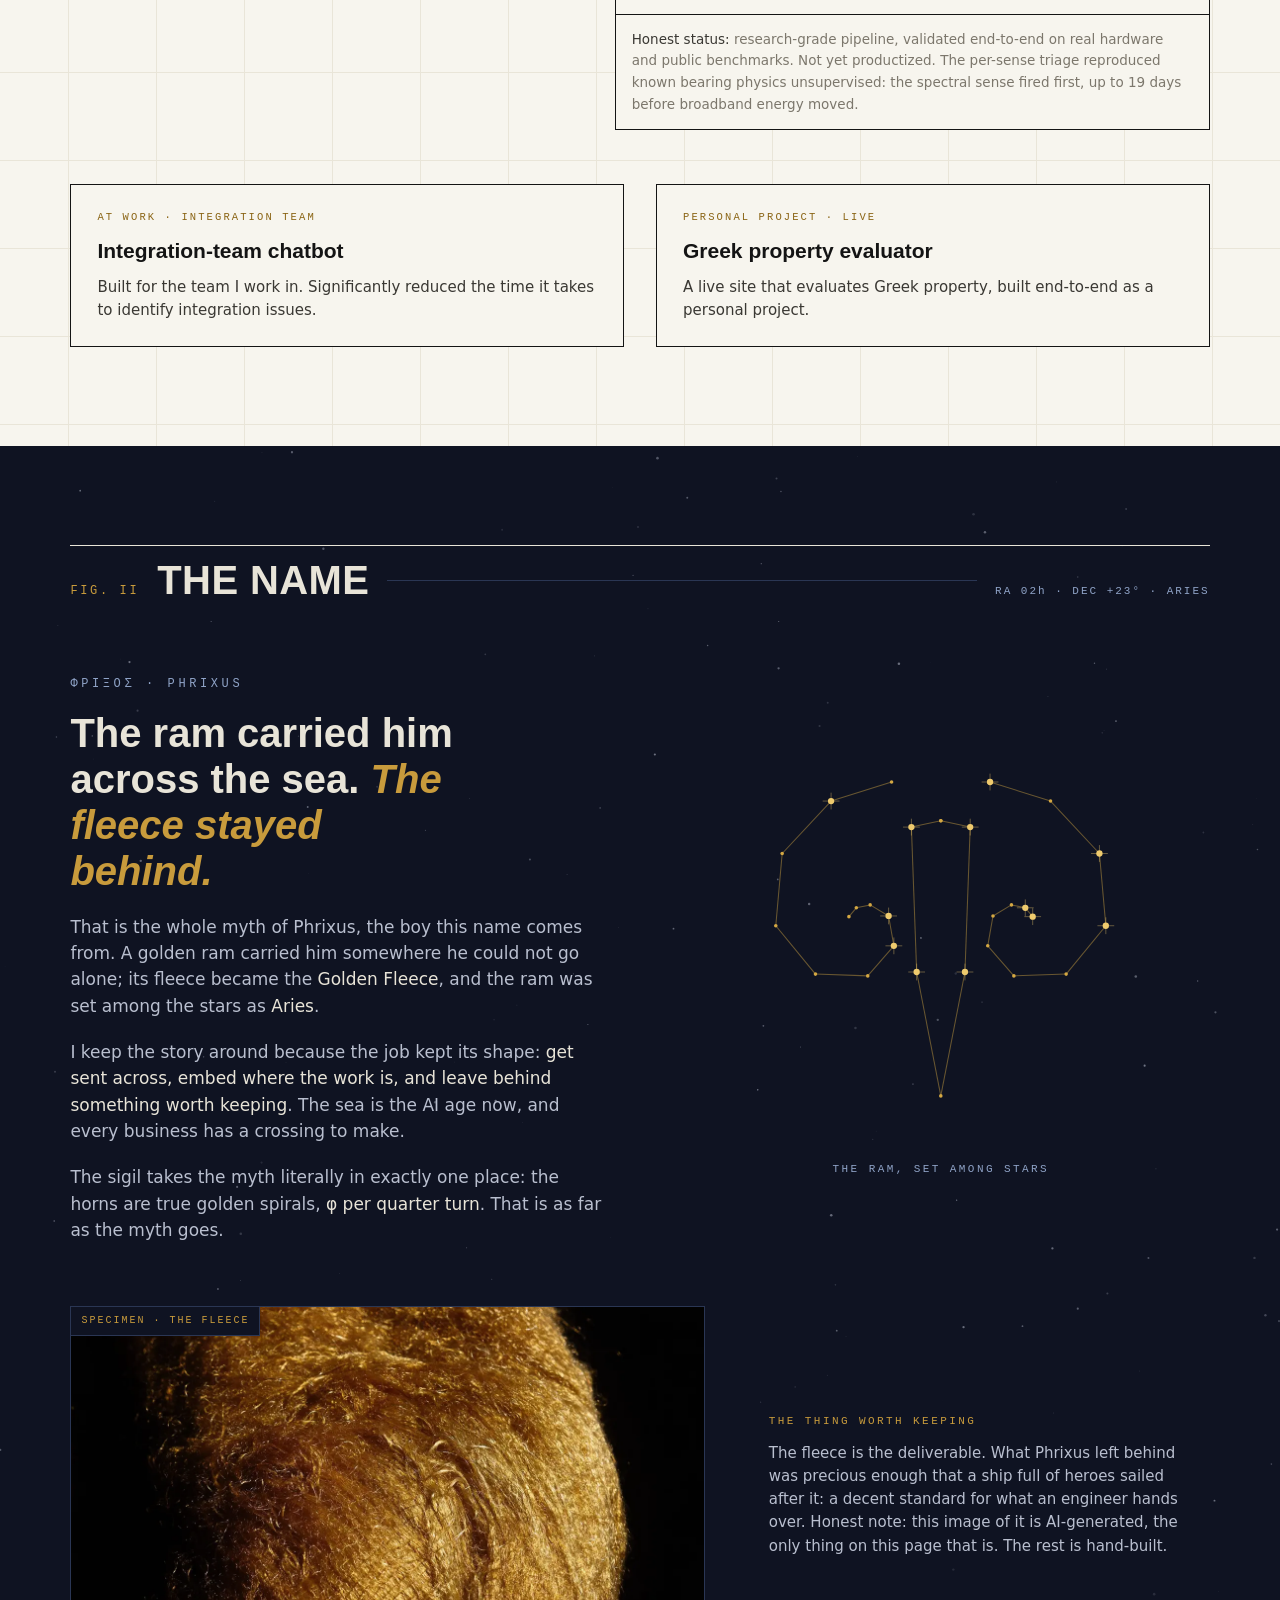
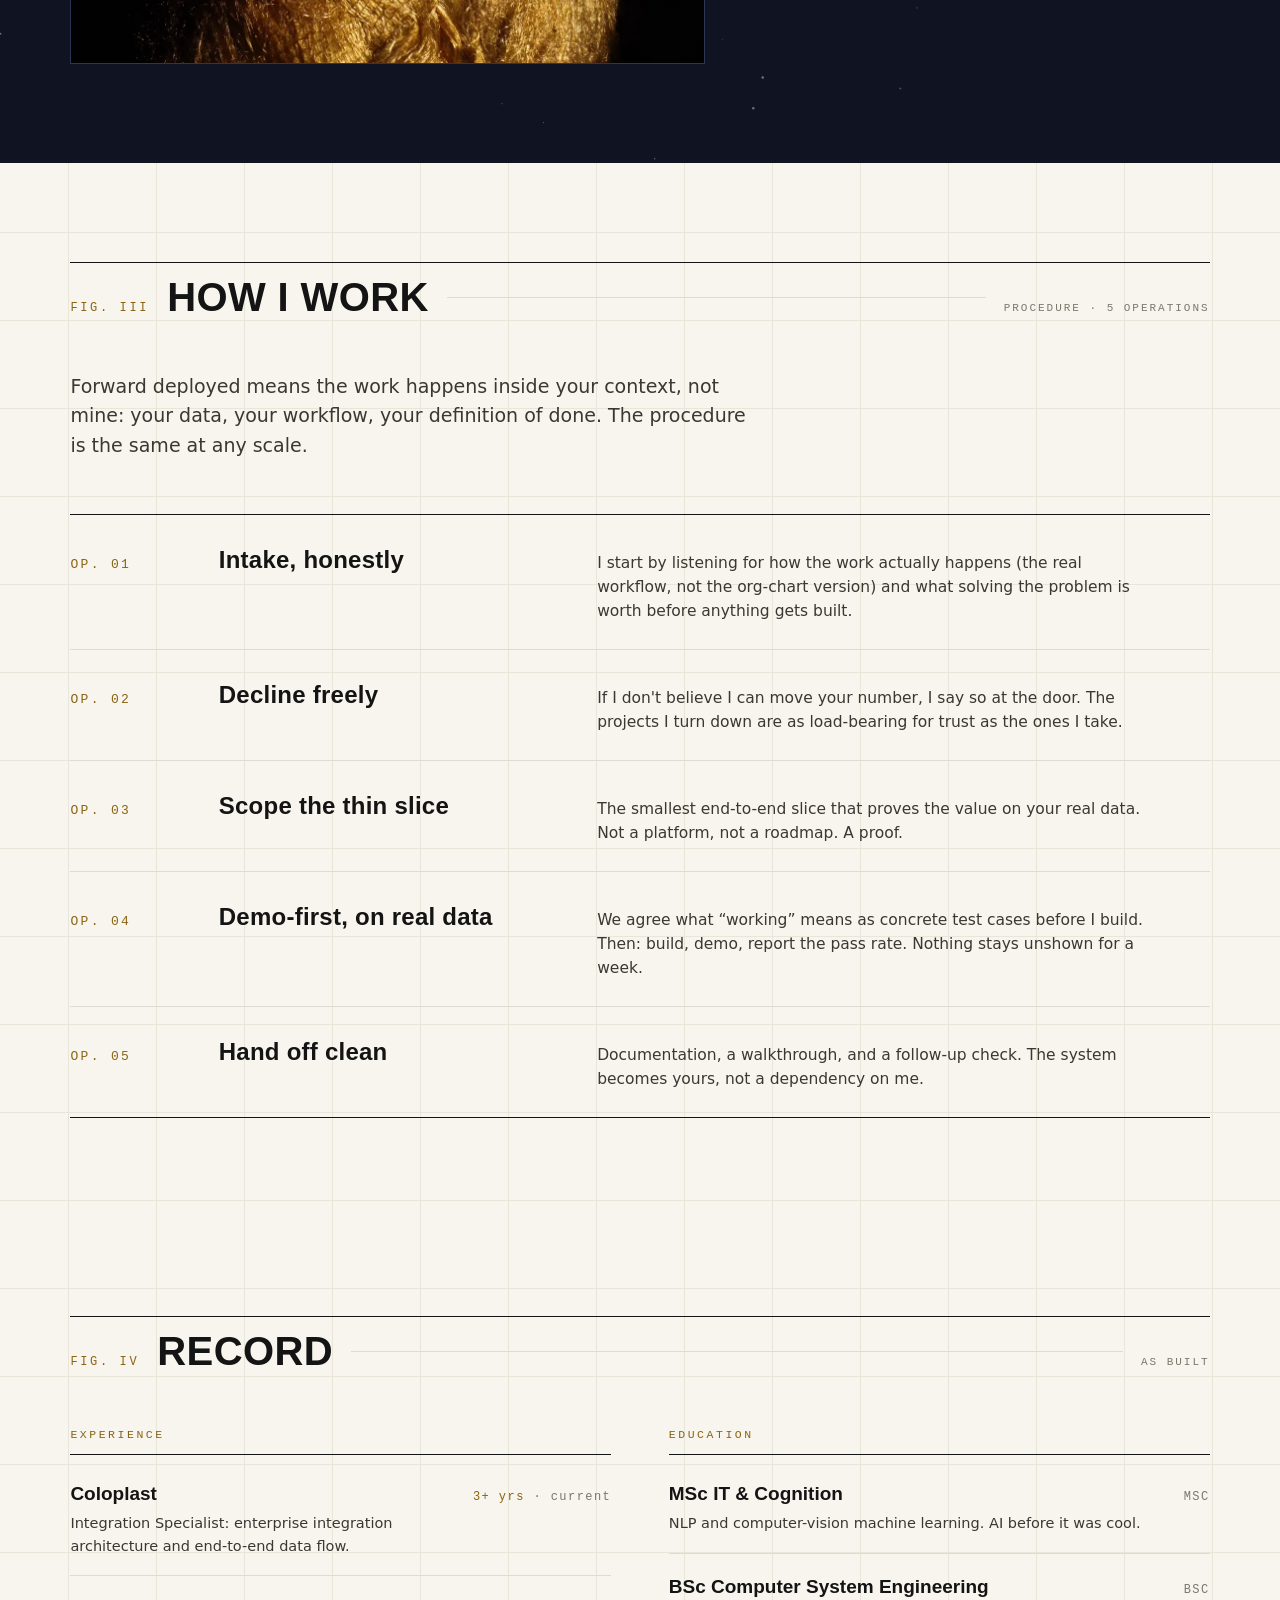
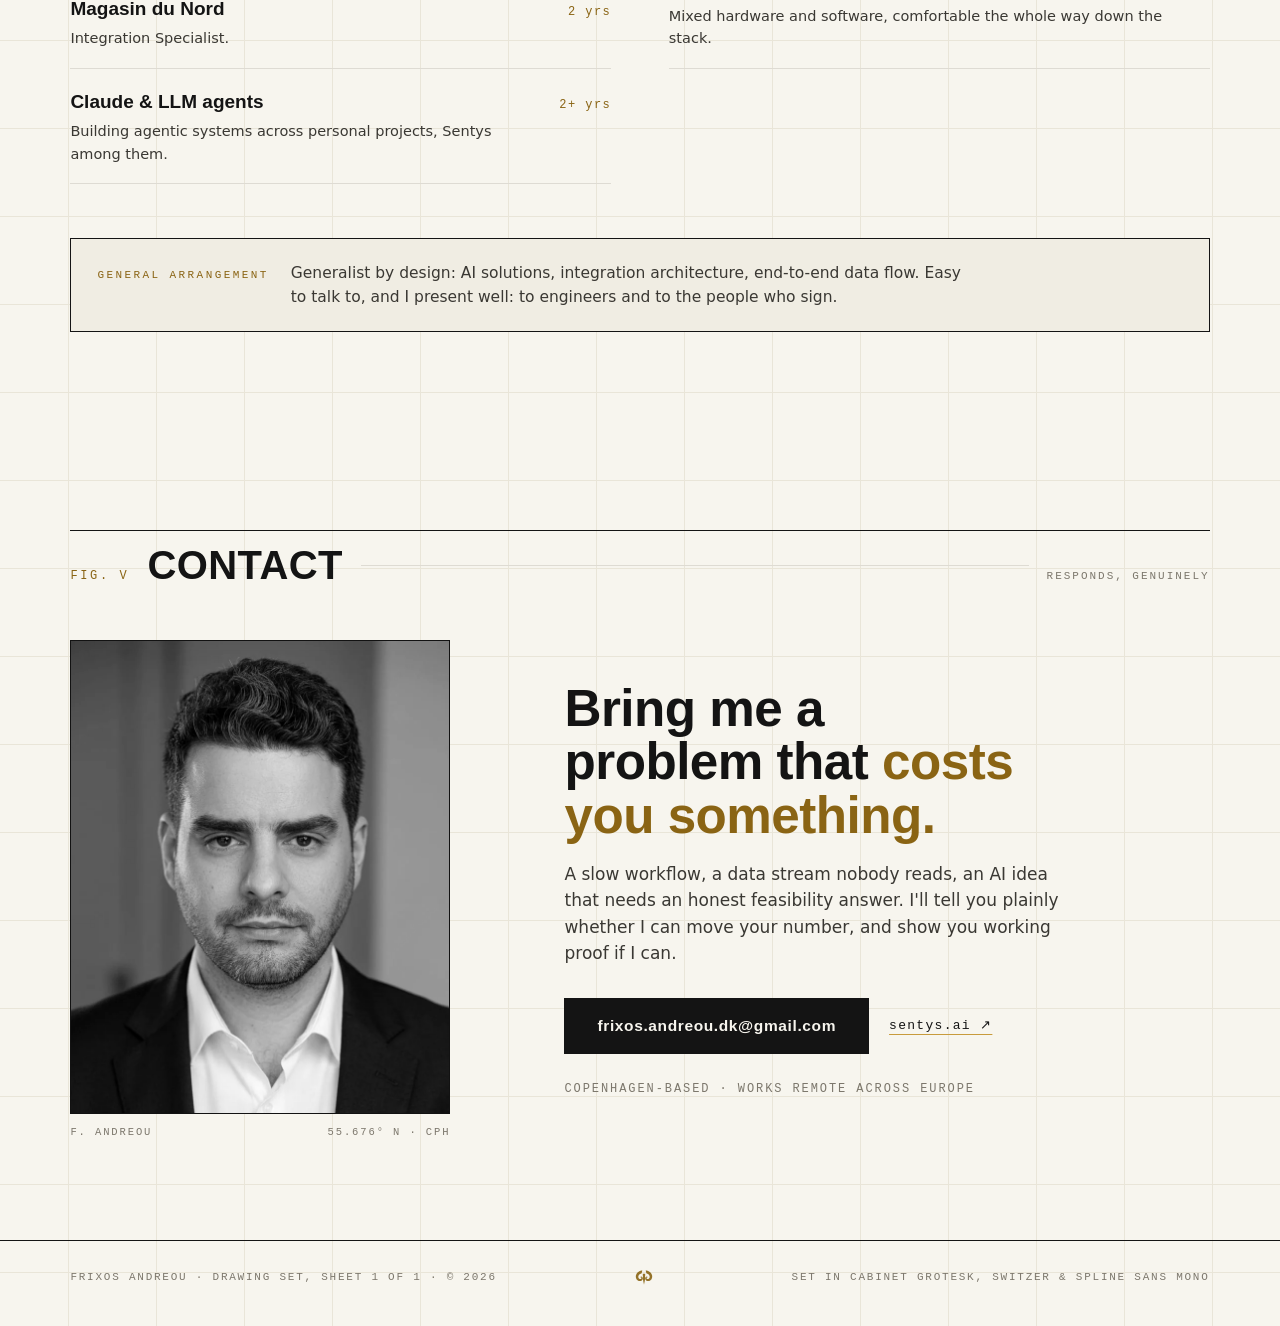
==== commit a847b157: "Revisions: restore preferred myth copy, real scroll reveals, new portrait - FIG. II: restore origina" ====
--- a/index.html
+++ b/index.html
@@ -38,12 +38,13 @@
     <span><b>FRIXOS ANDREOU</b><span>FORWARD DEPLOYED ENGINEER</span></span>
   </a>
   <nav aria-label="Sections">
-    <ul>
-      <li><a href="#proof">PROOF</a></li>
-      <li><a href="#name">THE NAME</a></li>
-      <li><a href="#method">METHOD</a></li>
-      <li><a href="#record">RECORD</a></li>
-      <li><a href="#contact">CONTACT</a></li>
+    <button class="nav-toggle" aria-expanded="false" aria-controls="nav-menu">INDEX<span class="x" aria-hidden="true"></span></button>
+    <ul id="nav-menu">
+      <li><a href="#proof"><span class="figno">FIG. I</span>PROOF</a></li>
+      <li><a href="#name"><span class="figno">FIG. II</span>THE NAME</a></li>
+      <li><a href="#method"><span class="figno">FIG. III</span>METHOD</a></li>
+      <li><a href="#record"><span class="figno">FIG. IV</span>RECORD</a></li>
+      <li><a href="#contact"><span class="figno">FIG. V</span>CONTACT</a></li>
     </ul>
   </nav>
 </header>
@@ -151,7 +152,7 @@
         <p class="gr">ΦΡΙΞΟΣ · PHRIXUS</p>
         <h3>The ram carried him across the sea. <em>The fleece stayed behind.</em></h3>
         <p>That is the whole myth of Phrixus, the boy this name comes from. A golden ram carried him somewhere he could not go alone; its fleece became the <b>Golden Fleece</b>, and the ram was set among the stars as <b>Aries</b>.</p>
-        <p>It also happens to describe the work: get sent across, embed where the work is, and <b>leave behind something worth keeping</b>.</p>
+        <p>I keep the story around because the job kept its shape: <b>get sent across, embed where the work is, and leave behind something worth keeping</b>. The sea is the AI age now, and every business has a crossing to make.</p>
         <p>The sigil takes the myth literally in exactly one place: the horns are true golden spirals, <b>φ per quarter turn</b>. That is as far as the myth goes.</p>
       </div>
       <div class="myth-chart reveal reveal-d1">
@@ -164,7 +165,7 @@
         <span class="tag">SPECIMEN · THE FLEECE</span>
         <img id="fleece-media" src="assets/img/fleece.webp" alt="Macro study of golden fleece fibers catching warm light" loading="lazy" width="1280" height="720">
       </div>
-      <p class="specimen-note reveal reveal-d1"><span class="k">THE THING WORTH KEEPING</span>The fleece is the point of the story: what stayed behind after the crossing was worth sending the Argo after. A decent bar for what an engineer leaves behind. This study of it is AI-generated, disclosed as such; everything else on this page is hand-built.</p>
+      <p class="specimen-note reveal reveal-d1"><span class="k">THE THING WORTH KEEPING</span>The fleece is the deliverable. What Phrixus left behind was precious enough that a ship full of heroes sailed after it: a decent standard for what an engineer hands over. Honest note: this image of it is AI-generated, the only thing on this page that is. The rest is hand-built.</p>
     </div>
   </section>
 
@@ -217,7 +218,7 @@
     </div>
     <div class="contact">
       <div class="portrait reveal">
-        <img src="assets/img/headshot.webp" alt="Portrait of Frixos Andreou" width="760" height="760">
+        <img src="assets/img/headshot.webp" alt="Portrait of Frixos Andreou" width="760" height="950">
         <p class="pcap"><span>F. ANDREOU</span><span>55.676° N · CPH</span></p>
       </div>
       <div class="contact-copy reveal reveal-d1">
--- a/assets/css/main.css
+++ b/assets/css/main.css
@@ -54,7 +54,40 @@
 .nav ul a{font-family:var(--mono);font-size:12px;letter-spacing:.14em;text-decoration:none;color:var(--ink-2);padding:4px 2px;border-bottom:1px solid transparent}
 .nav ul a:hover,.nav ul a:focus-visible{color:var(--ink);border-bottom-color:var(--gold)}
 .nav ul a[aria-current="true"]{color:var(--ink);border-bottom-color:var(--ink)}
-@media (max-width:880px){.nav ul{display:none}}
+.nav ul .figno{display:none}
+
+/* sheet-index disclosure (≤880px) */
+.nav-toggle{display:none;font-family:var(--mono);font-size:11px;letter-spacing:.18em;color:var(--ink);
+  background:transparent;border:1px solid var(--ink);padding:9px 13px;cursor:pointer;
+  align-items:center;gap:10px;transition:background .2s,color .2s}
+.nav-toggle:hover{background:var(--ink);color:var(--paper)}
+.nav-toggle .x{position:relative;width:9px;height:9px;flex:none;transition:transform .25s}
+.nav-toggle .x::before,.nav-toggle .x::after{content:'';position:absolute;background:currentColor}
+.nav-toggle .x::before{left:0;right:0;top:4px;height:1px}
+.nav-toggle .x::after{top:0;bottom:0;left:4px;width:1px}
+.nav.open .nav-toggle .x{transform:rotate(45deg)}
+@media (max-width:880px){
+  .js .nav-toggle{display:inline-flex}
+  .js .nav ul{display:none}
+  .js .nav.open ul{
+    display:block;position:absolute;top:100%;left:0;right:0;
+    background:var(--paper);border-bottom:1px solid var(--ink);
+  }
+  .js .nav.open ul li+li{border-top:1px solid var(--hair)}
+  .js .nav.open ul a{
+    display:flex;align-items:baseline;gap:14px;padding:15px var(--gutter);
+    font-size:12.5px;border-bottom:0
+  }
+  .js .nav.open ul a::after{content:'';flex:1;border-bottom:1px dotted var(--hair);transform:translateY(-3px)}
+  .js .nav.open ul .figno{display:inline;font-size:10.5px;letter-spacing:.18em;color:var(--gold-deep);min-width:68px}
+  .js .nav.open ul a[aria-current="true"]{background:var(--paper-2);color:var(--ink)}
+  @media (prefers-reduced-motion:no-preference){
+    .js .nav.open ul{animation:navdrop .22s cubic-bezier(.2,.6,.2,1) both}
+  }
+  /* no JS: keep every section reachable as a wrapped inline list */
+  html:not(.js) .nav ul{flex-wrap:wrap;gap:10px 18px;justify-content:flex-end}
+}
+@keyframes navdrop{from{opacity:0;transform:translateY(-6px)}}
 
 /* ---------- plates (sections) ---------- */
 .plate{position:relative;padding:clamp(72px,11vh,120px) var(--gutter)}
@@ -73,8 +106,7 @@
 .hero h1{font-family:var(--disp);font-weight:800;text-transform:uppercase;
   font-size:clamp(54px,9.2vw,148px);line-height:.9;letter-spacing:-.015em;margin:20px 0 24px}
 .hero h1>span{display:block}
-.hero h1 .glyph{display:inline-block}
-.hero h1 .glyph.cycling{color:var(--gold-deep);-webkit-text-stroke:0}
+.hero h1 .cycling{color:var(--gold-deep);-webkit-text-stroke:0}
 .hero h1 .outline{color:transparent;-webkit-text-stroke:1.5px var(--ink)}
 @supports not (-webkit-text-stroke:1px black){.hero h1 .outline{color:var(--ink);opacity:.35}}
 .hero .tagline{font-family:var(--mono);font-size:clamp(11px,1.15vw,14px);letter-spacing:.28em;text-transform:uppercase;
@@ -161,7 +193,7 @@
 .myth-chart{position:relative}
 .myth-chart svg{width:100%;height:auto;overflow:visible}
 .myth-chart .cap{margin-top:10px;text-align:center;font-family:var(--mono);font-size:11px;letter-spacing:.22em;color:var(--night-label)}
-.specimen{margin-top:clamp(40px,7vh,72px);display:grid;grid-template-columns:minmax(0,1fr) minmax(0,1fr);gap:clamp(28px,5vw,80px);align-items:center}
+.specimen{margin-top:clamp(40px,7vh,72px);display:grid;grid-template-columns:minmax(0,1.18fr) minmax(0,.82fr);gap:clamp(28px,5vw,80px);align-items:center}
 .specimen-media{position:relative;border:1px solid #2A3654;background:#000}
 .specimen-media video,.specimen-media img{display:block;width:100%;height:auto}
 .specimen-media .tag{position:absolute;top:0;left:0;font-family:var(--mono);font-size:10px;letter-spacing:.2em;
@@ -205,6 +237,8 @@
 .contact-copy .sub{margin-top:18px;color:var(--ink-2);max-width:46ch}
 .contact-copy .cta-row{margin-top:32px;display:flex;gap:20px;align-items:center;flex-wrap:wrap}
 .contact-copy .loc{margin-top:26px;font-family:var(--mono);font-size:12px;letter-spacing:.16em;color:var(--muted)}
+.copied{font-family:var(--mono);font-size:11px;letter-spacing:.16em;color:var(--gold-deep);opacity:0;transition:opacity .3s}
+.copied.show{opacity:1}
 @media (max-width:820px){.contact{grid-template-columns:minmax(0,1fr)}.portrait{max-width:300px}}
 
 /* ---------- footer ---------- */
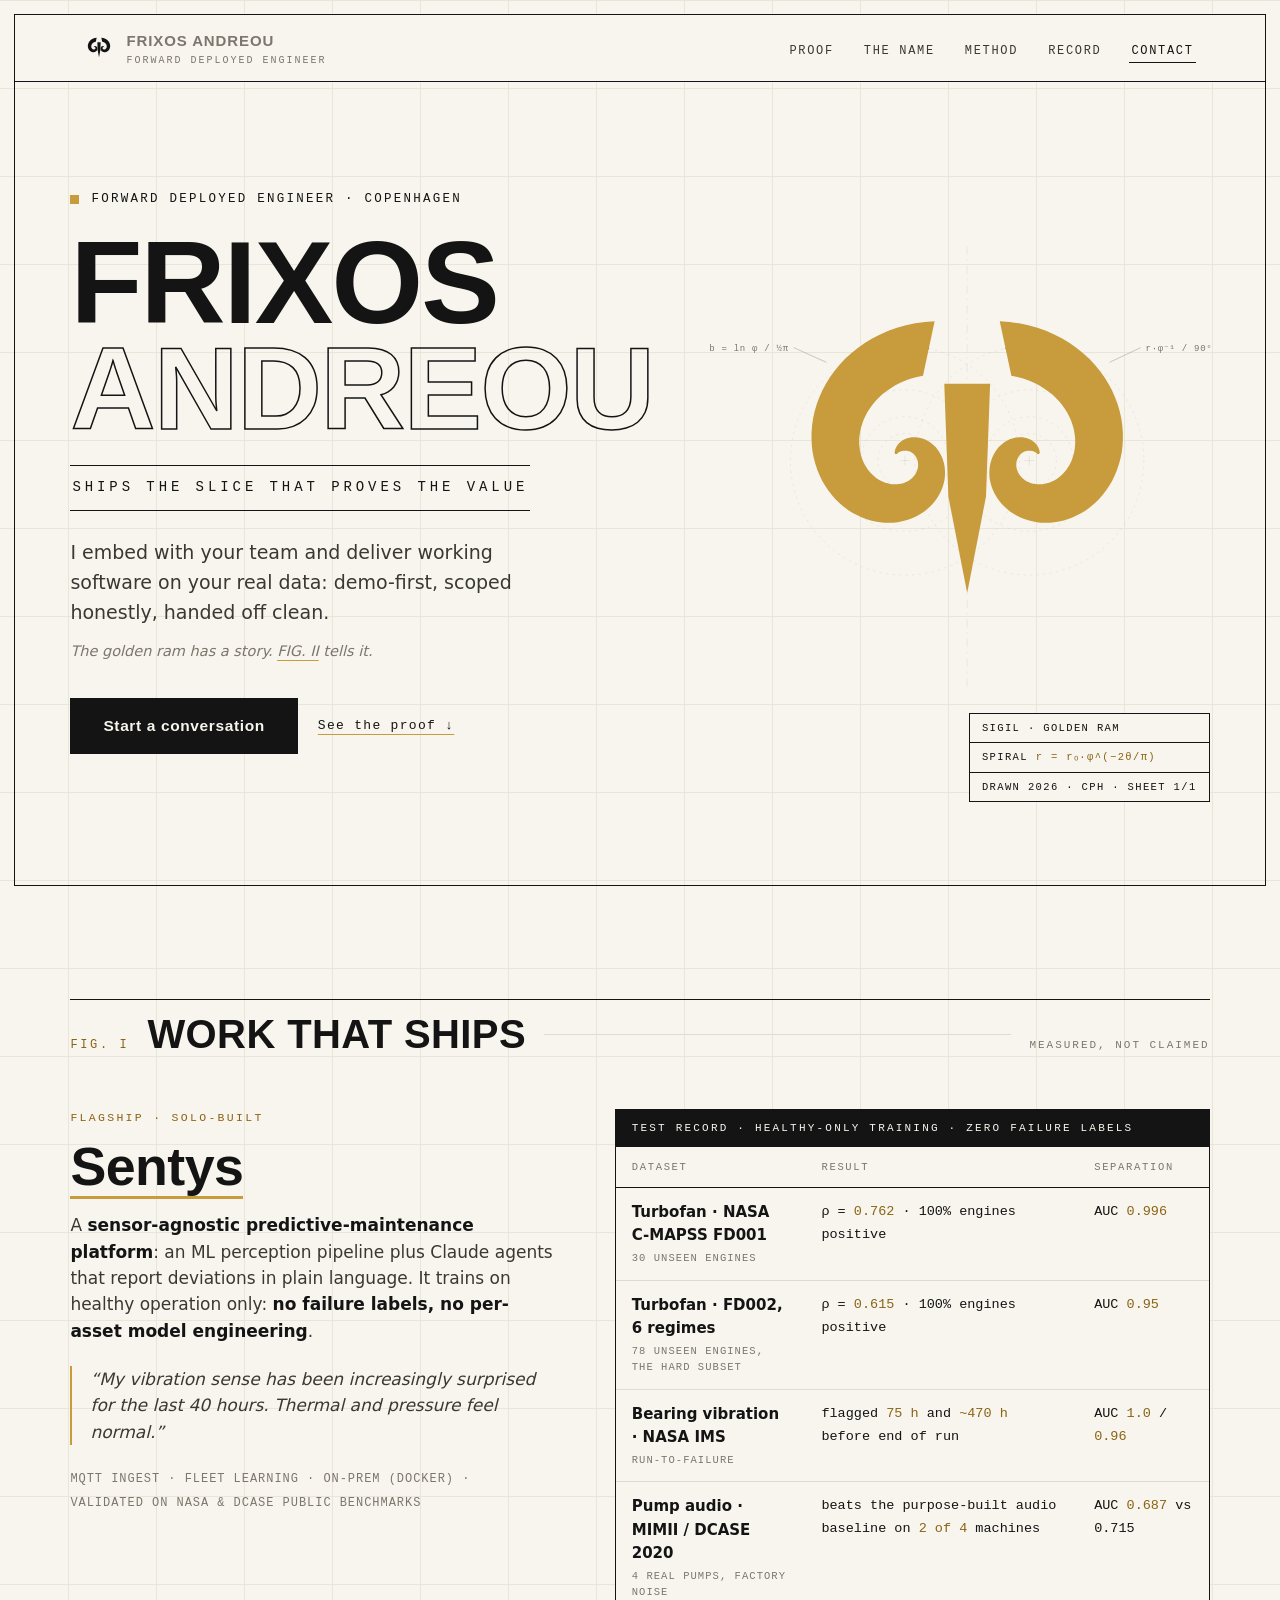
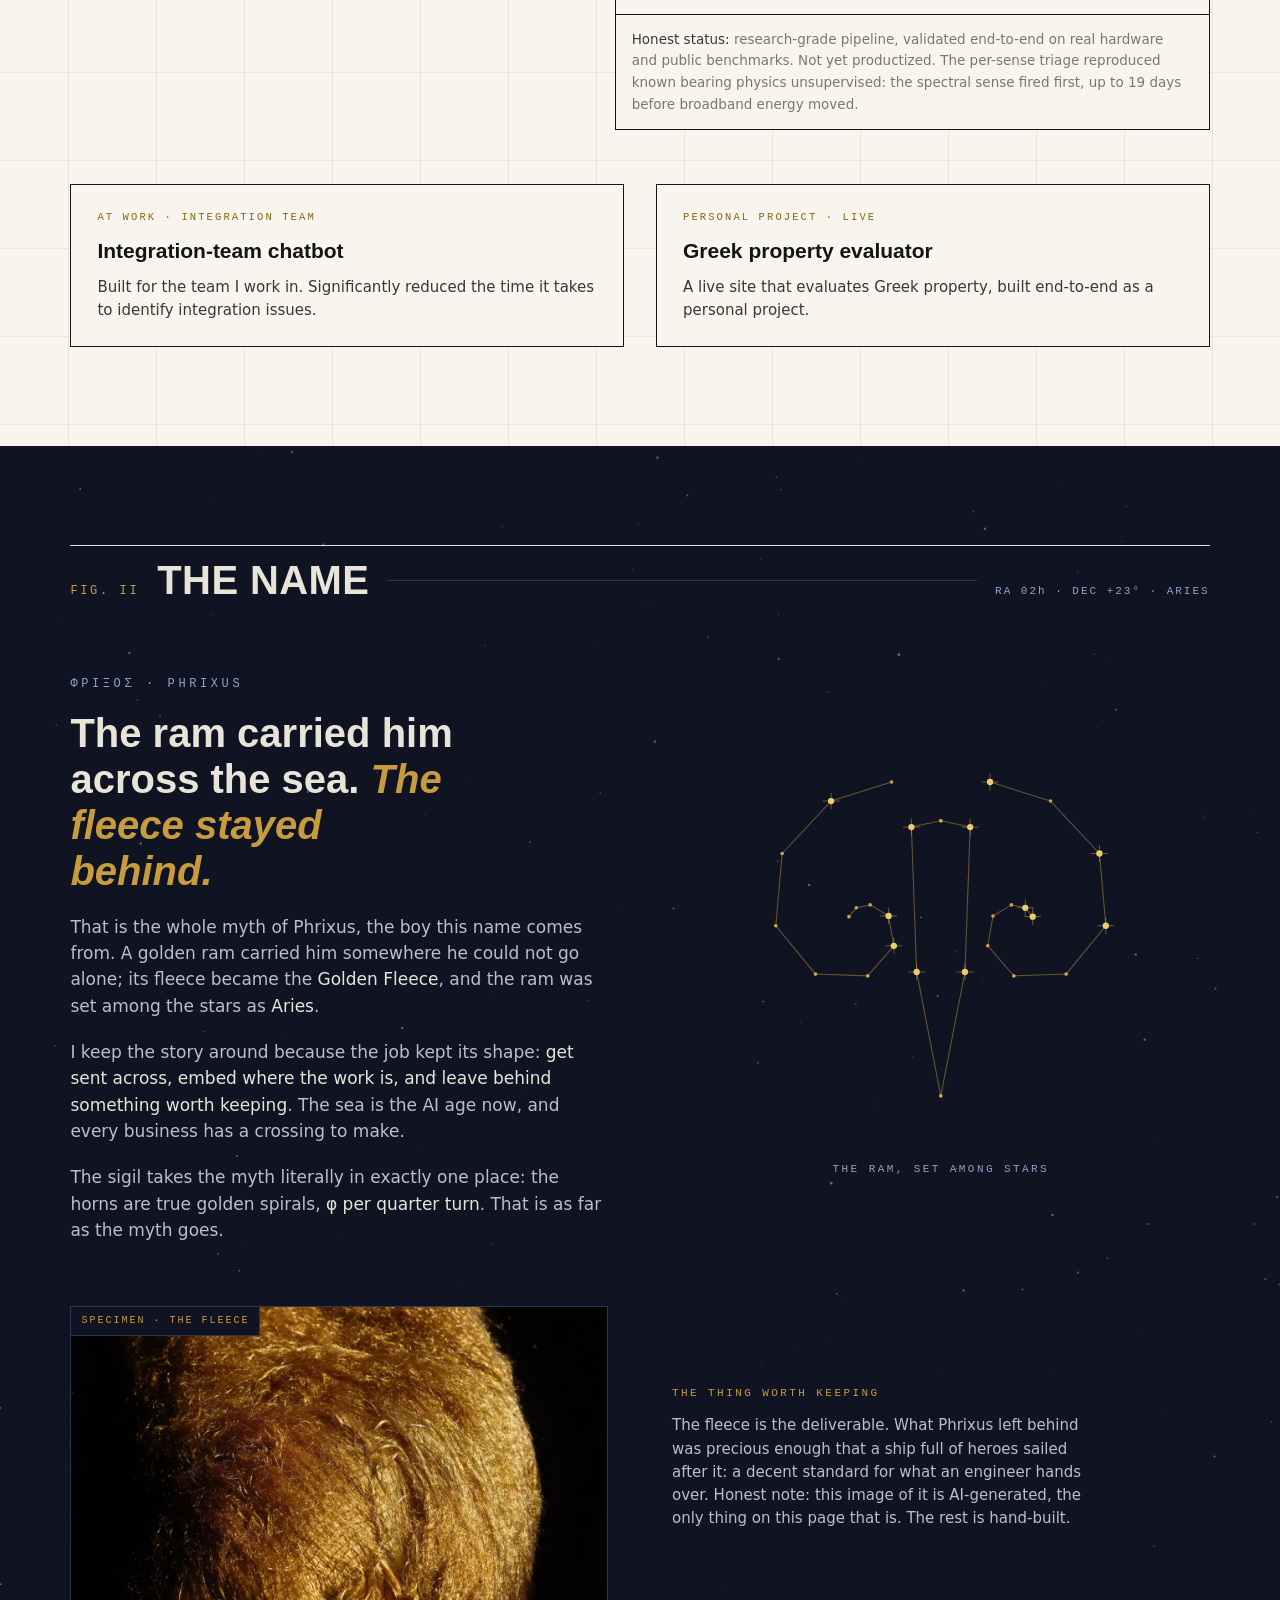
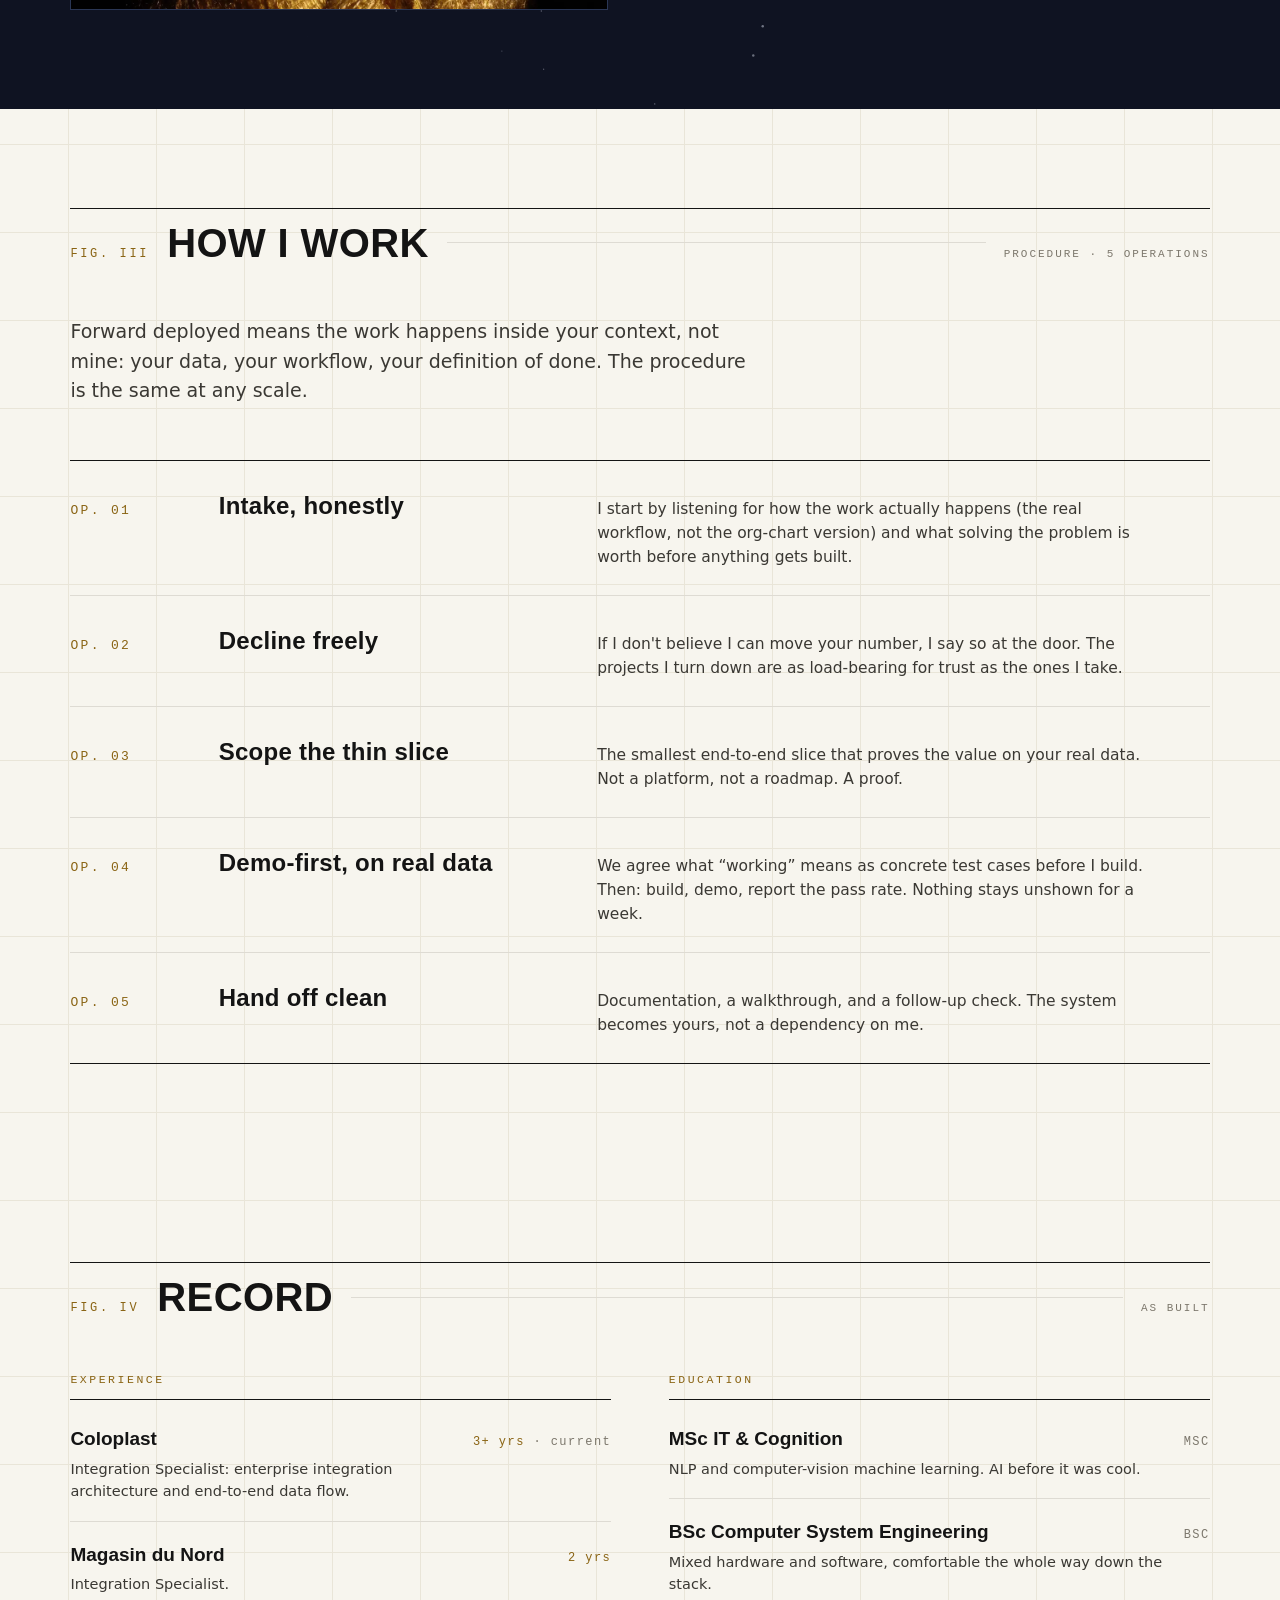
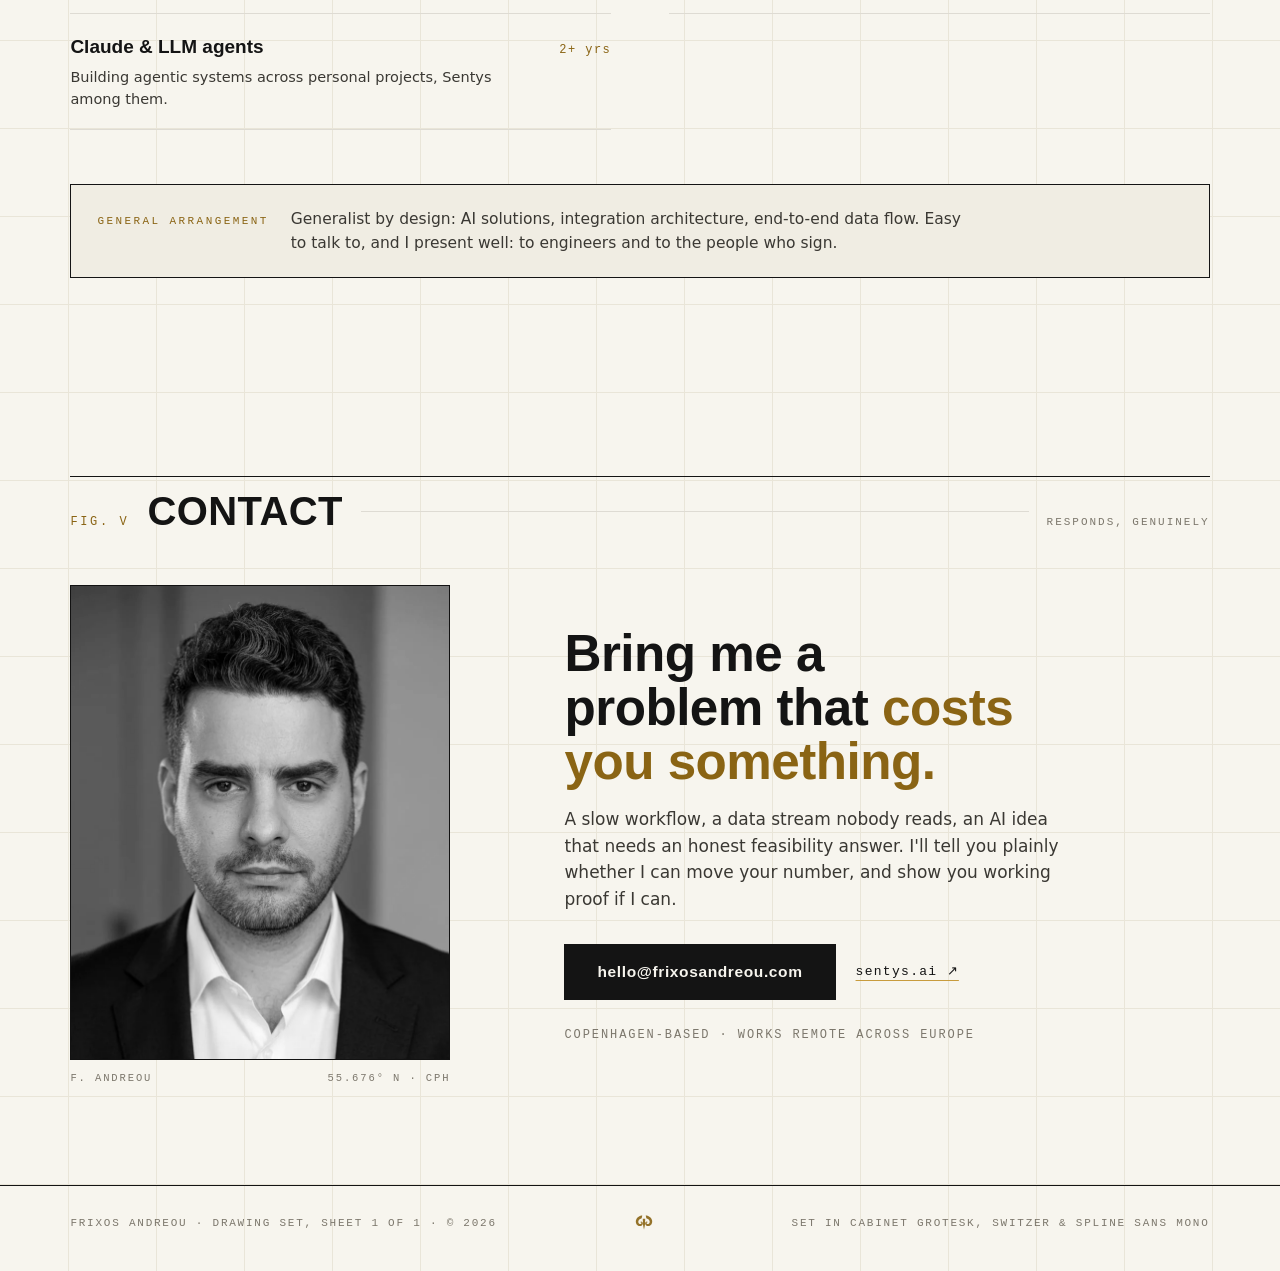
==== commit eb987f71: "Go live on frixosandreou.com: CNAME, canonical URLs, hello@ email - CNAME file activates the custom " ====
--- a/index.html
+++ b/index.html
@@ -5,12 +5,12 @@
 <meta name="viewport" content="width=device-width, initial-scale=1">
 <title>Frixos Andreou · Forward Deployed Engineer</title>
 <meta name="description" content="Forward Deployed Engineer in Copenhagen. I embed with your team and ship the slice that proves the value: demo-first, on your real data. Builder of Sentys.">
-<link rel="canonical" href="https://freakysauce.github.io/frixos-site-fable/">
+<link rel="canonical" href="https://frixosandreou.com/">
 <meta property="og:type" content="website">
 <meta property="og:title" content="Frixos Andreou · Forward Deployed Engineer">
 <meta property="og:description" content="I embed with your team and ship the slice that proves the value: demo-first, on your real data.">
-<meta property="og:image" content="https://freakysauce.github.io/frixos-site-fable/assets/img/og.png">
-<meta property="og:url" content="https://freakysauce.github.io/frixos-site-fable/">
+<meta property="og:image" content="https://frixosandreou.com/assets/img/og.png">
+<meta property="og:url" content="https://frixosandreou.com/">
 <meta name="twitter:card" content="summary_large_image">
 <meta name="theme-color" content="#F6F5F1">
 <link rel="icon" href="favicon.svg" type="image/svg+xml">
@@ -23,9 +23,9 @@
 <script>document.documentElement.classList.add('js')</script>
 <script type="application/ld+json">
 {"@context":"https://schema.org","@type":"Person","name":"Frixos Andreou",
-"jobTitle":"Forward Deployed Engineer","email":"mailto:frixos.andreou.dk@gmail.com",
+"jobTitle":"Forward Deployed Engineer","email":"mailto:hello@frixosandreou.com",
 "address":{"@type":"PostalAddress","addressLocality":"Copenhagen","addressCountry":"DK"},
-"url":"https://freakysauce.github.io/frixos-site-fable/",
+"url":"https://frixosandreou.com/",
 "sameAs":["https://sentys.ai"]}
 </script>
 </head>
@@ -64,7 +64,7 @@
       <p class="pos reveal reveal-d2">I embed with your team and deliver working software on your real data: demo-first, scoped honestly, handed off clean.</p>
       <p class="myth-line reveal reveal-d3">The golden ram has a story. <a href="#name">FIG. II</a> tells it.</p>
       <div class="cta-row reveal reveal-d3">
-        <a class="btn" href="mailto:frixos.andreou.dk@gmail.com">Start a conversation</a>
+        <a class="btn" href="mailto:hello@frixosandreou.com">Start a conversation</a>
         <a class="link-plain" href="#proof">See the proof ↓</a>
       </div>
     </div>
@@ -225,7 +225,7 @@
         <h3>Bring me a problem that <em>costs you something.</em></h3>
         <p class="sub">A slow workflow, a data stream nobody reads, an AI idea that needs an honest feasibility answer. I'll tell you plainly whether I can move your number, and show you working proof if I can.</p>
         <div class="cta-row">
-          <a class="btn" href="mailto:frixos.andreou.dk@gmail.com">frixos.andreou.dk@gmail.com</a>
+          <a class="btn" href="mailto:hello@frixosandreou.com">hello@frixosandreou.com</a>
           <a class="link-plain" href="https://sentys.ai" rel="noopener">sentys.ai ↗</a>
         </div>
         <p class="loc">COPENHAGEN-BASED · WORKS REMOTE ACROSS EUROPE</p>
--- a/assets/css/main.css
+++ b/assets/css/main.css
@@ -193,7 +193,7 @@
 .myth-chart{position:relative}
 .myth-chart svg{width:100%;height:auto;overflow:visible}
 .myth-chart .cap{margin-top:10px;text-align:center;font-family:var(--mono);font-size:11px;letter-spacing:.22em;color:var(--night-label)}
-.specimen{margin-top:clamp(40px,7vh,72px);display:grid;grid-template-columns:minmax(0,1.18fr) minmax(0,.82fr);gap:clamp(28px,5vw,80px);align-items:center}
+.specimen{margin-top:clamp(40px,7vh,72px);display:grid;grid-template-columns:minmax(0,1fr) minmax(0,1fr);gap:clamp(28px,5vw,80px);align-items:center}
 .specimen-media{position:relative;border:1px solid #2A3654;background:#000}
 .specimen-media video,.specimen-media img{display:block;width:100%;height:auto}
 .specimen-media .tag{position:absolute;top:0;left:0;font-family:var(--mono);font-size:10px;letter-spacing:.2em;
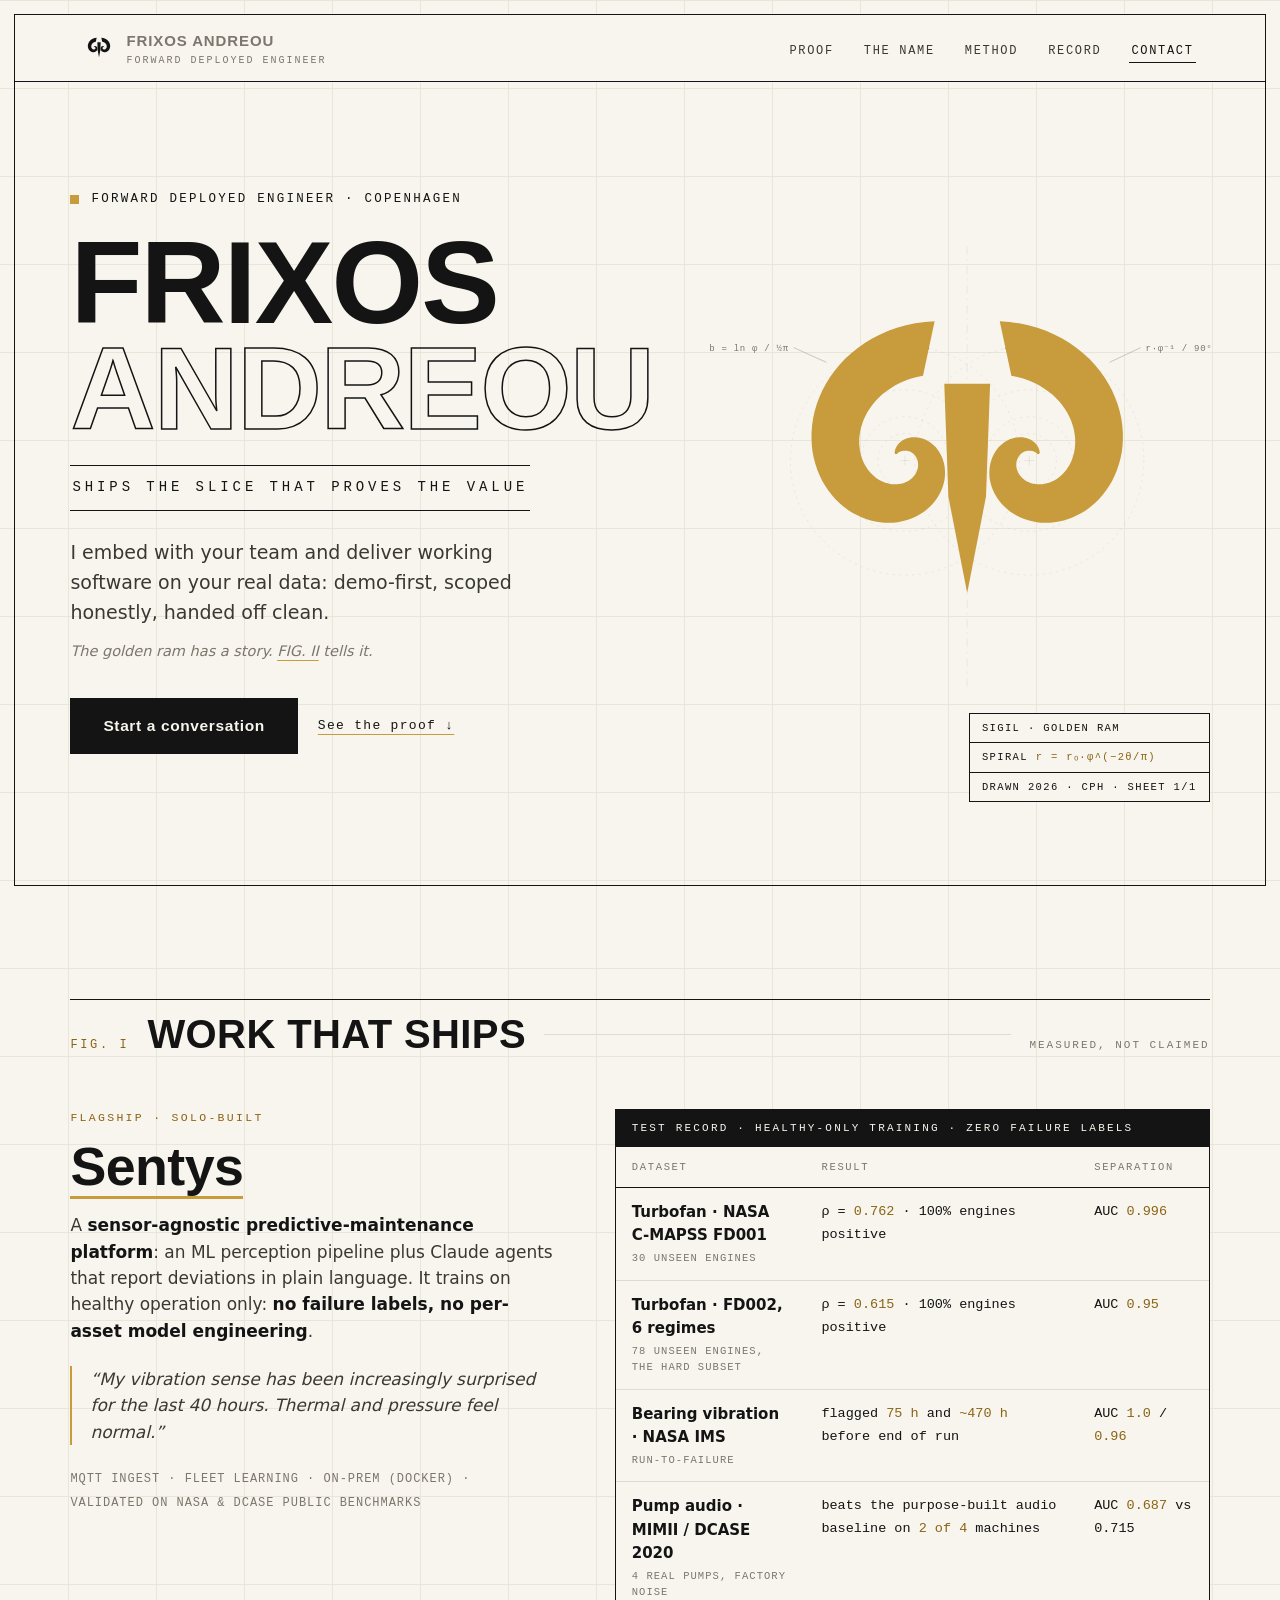
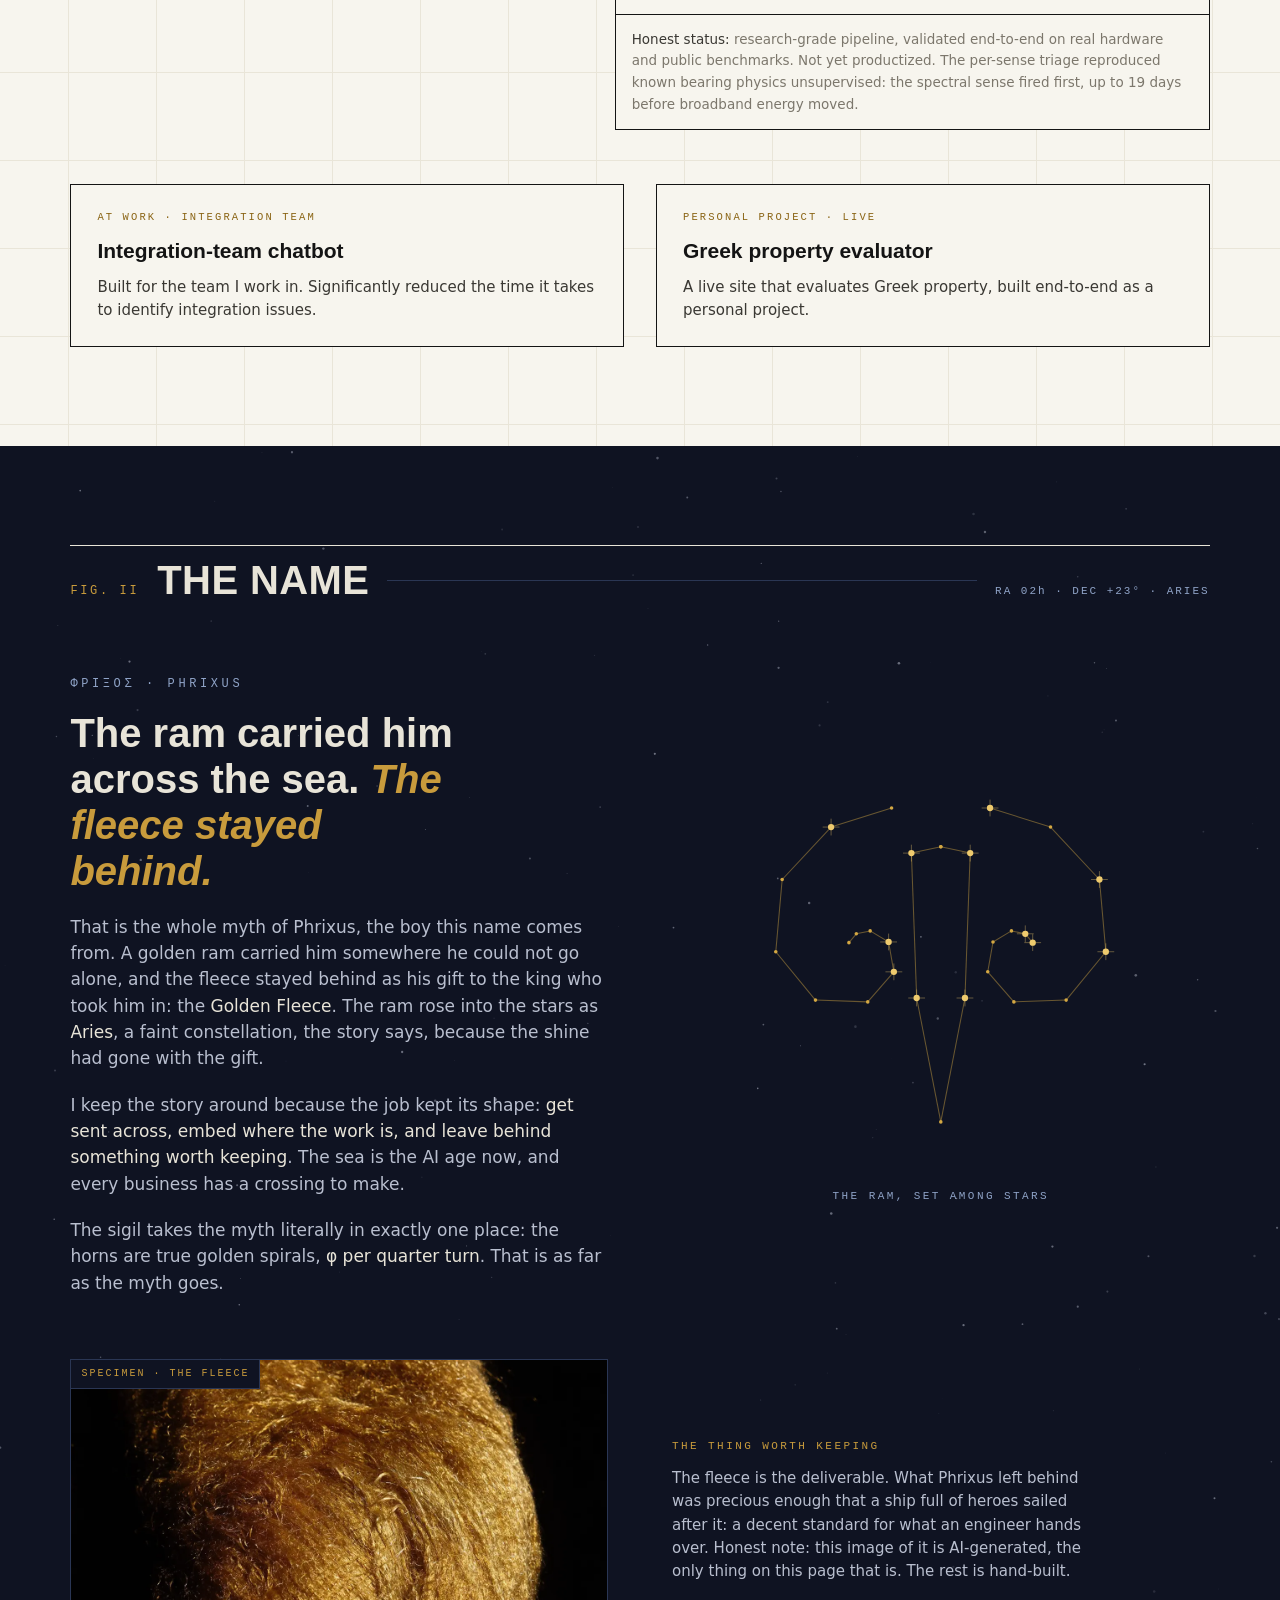
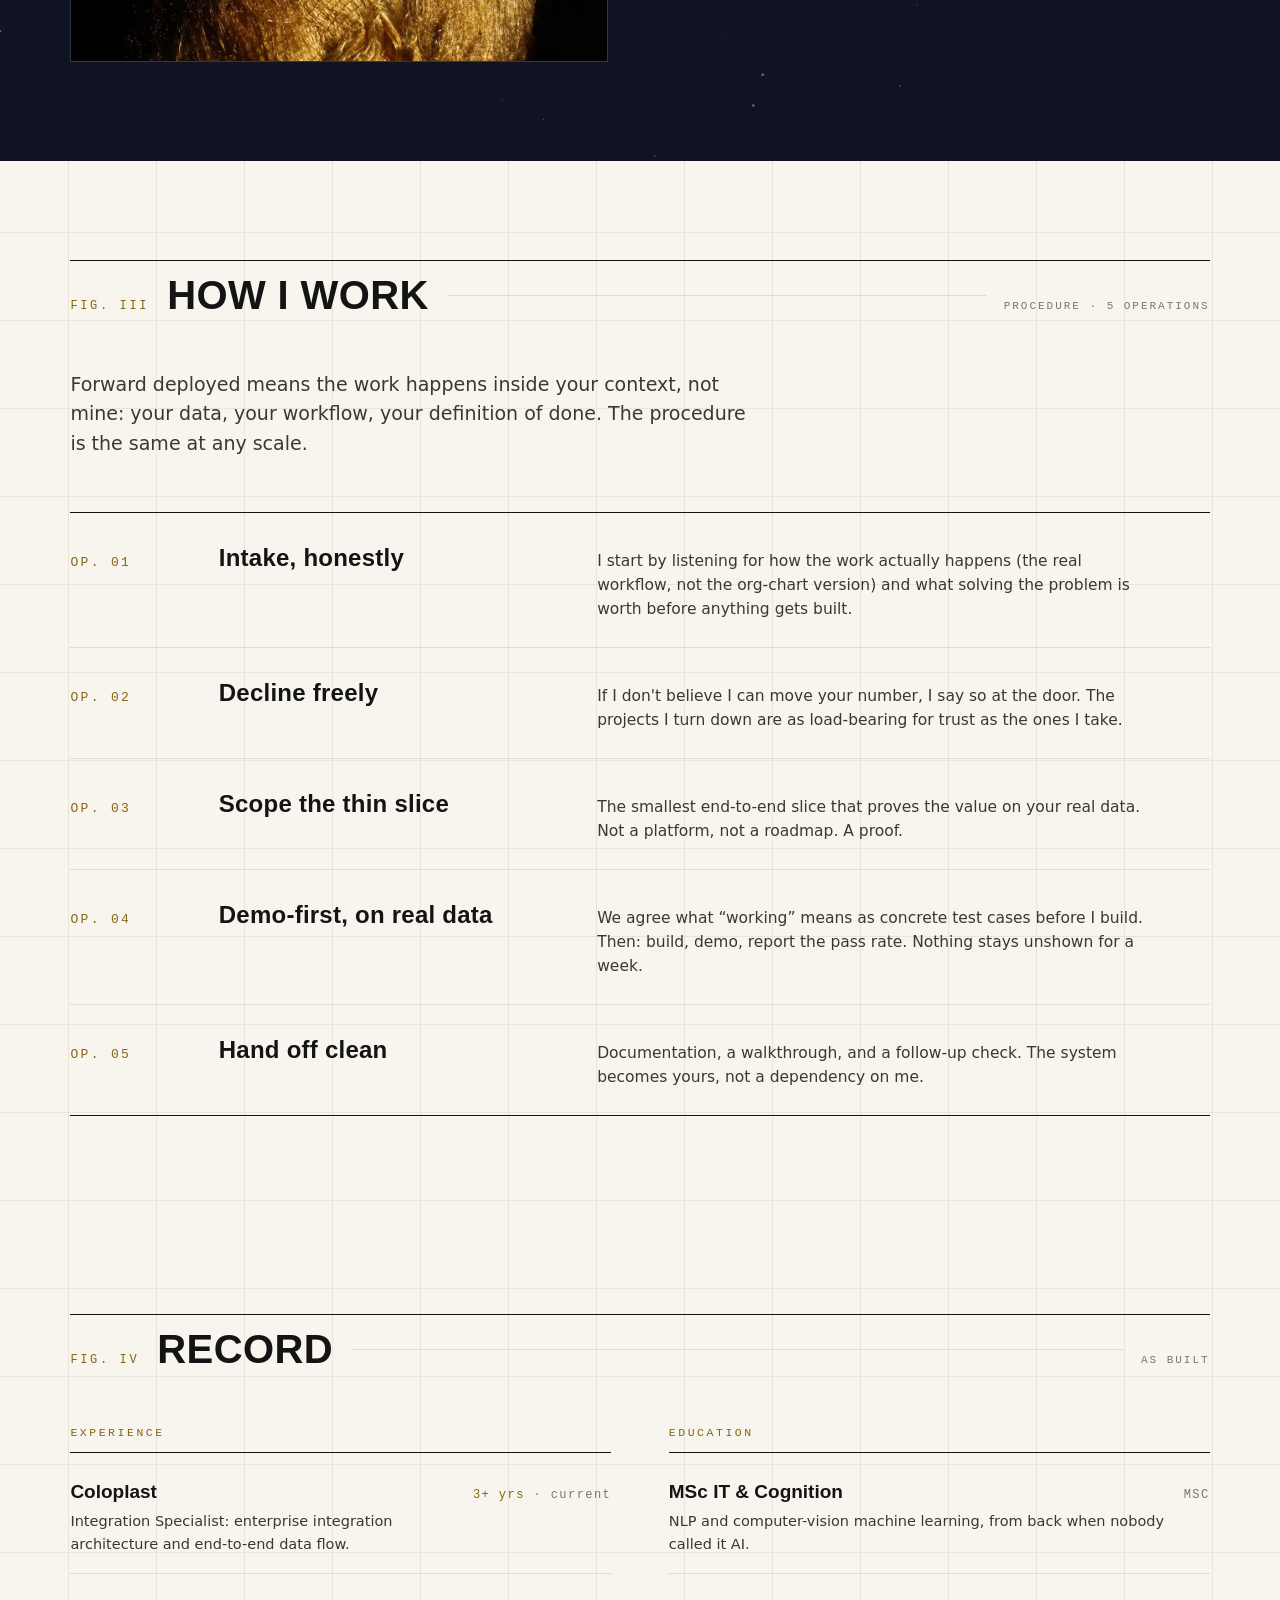
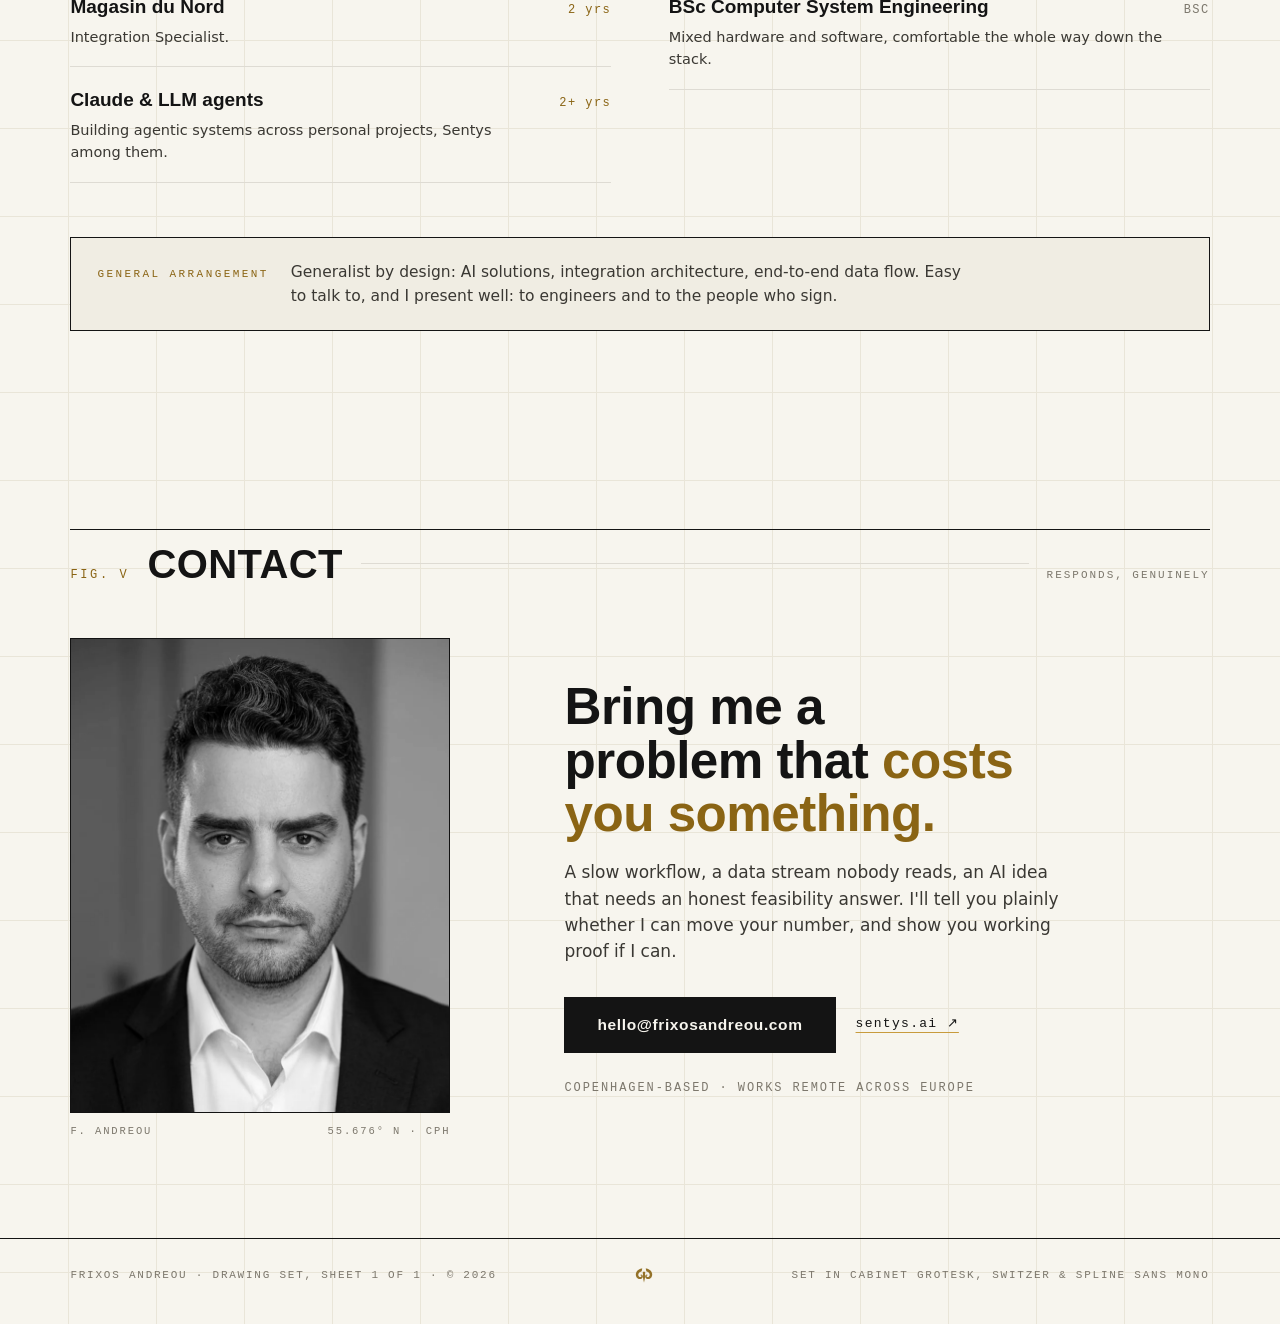
==== commit 9514d715: "Final copy: myth-accurate FIG. II paragraph, quieter education quip - P1 now tells the real cataster" ====
--- a/index.html
+++ b/index.html
@@ -151,7 +151,7 @@
       <div class="myth-story reveal">
         <p class="gr">ΦΡΙΞΟΣ · PHRIXUS</p>
         <h3>The ram carried him across the sea. <em>The fleece stayed behind.</em></h3>
-        <p>That is the whole myth of Phrixus, the boy this name comes from. A golden ram carried him somewhere he could not go alone; its fleece became the <b>Golden Fleece</b>, and the ram was set among the stars as <b>Aries</b>.</p>
+        <p>That is the whole myth of Phrixus, the boy this name comes from. A golden ram carried him somewhere he could not go alone, and the fleece stayed behind as his gift to the king who took him in: the <b>Golden Fleece</b>. The ram rose into the stars as <b>Aries</b>, a faint constellation, the story says, because the shine had gone with the gift.</p>
         <p>I keep the story around because the job kept its shape: <b>get sent across, embed where the work is, and leave behind something worth keeping</b>. The sea is the AI age now, and every business has a crossing to make.</p>
         <p>The sigil takes the myth literally in exactly one place: the horns are true golden spirals, <b>φ per quarter turn</b>. That is as far as the myth goes.</p>
       </div>
@@ -200,7 +200,7 @@
       </div>
       <div class="rcol reveal reveal-d1">
         <p class="rhead">EDUCATION</p>
-        <div class="rrow"><div><h3>MSc IT &amp; Cognition</h3><p>NLP and computer-vision machine learning. AI before it was cool.</p></div><span class="when">MSC</span></div>
+        <div class="rrow"><div><h3>MSc IT &amp; Cognition</h3><p>NLP and computer-vision machine learning, from back when nobody called it AI.</p></div><span class="when">MSC</span></div>
         <div class="rrow"><div><h3>BSc Computer System Engineering</h3><p>Mixed hardware and software, comfortable the whole way down the stack.</p></div><span class="when">BSC</span></div>
       </div>
     </div>
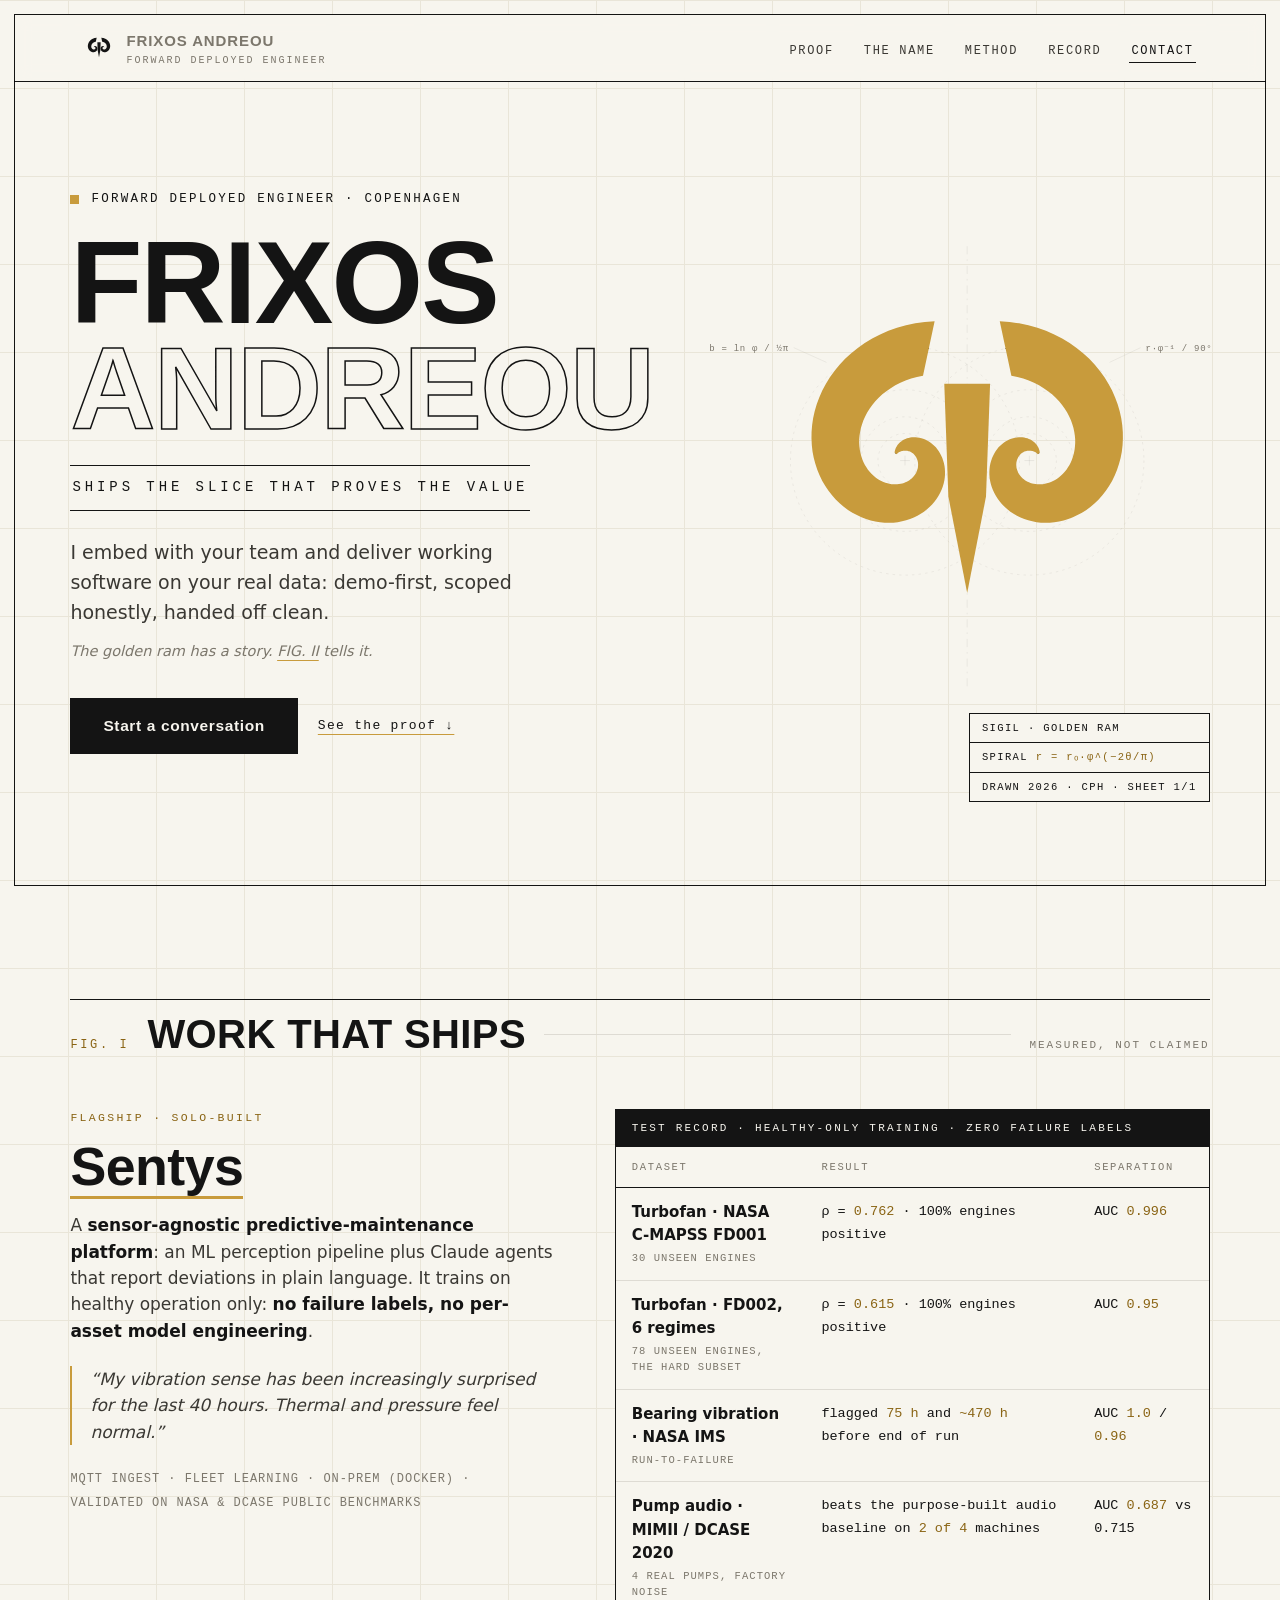
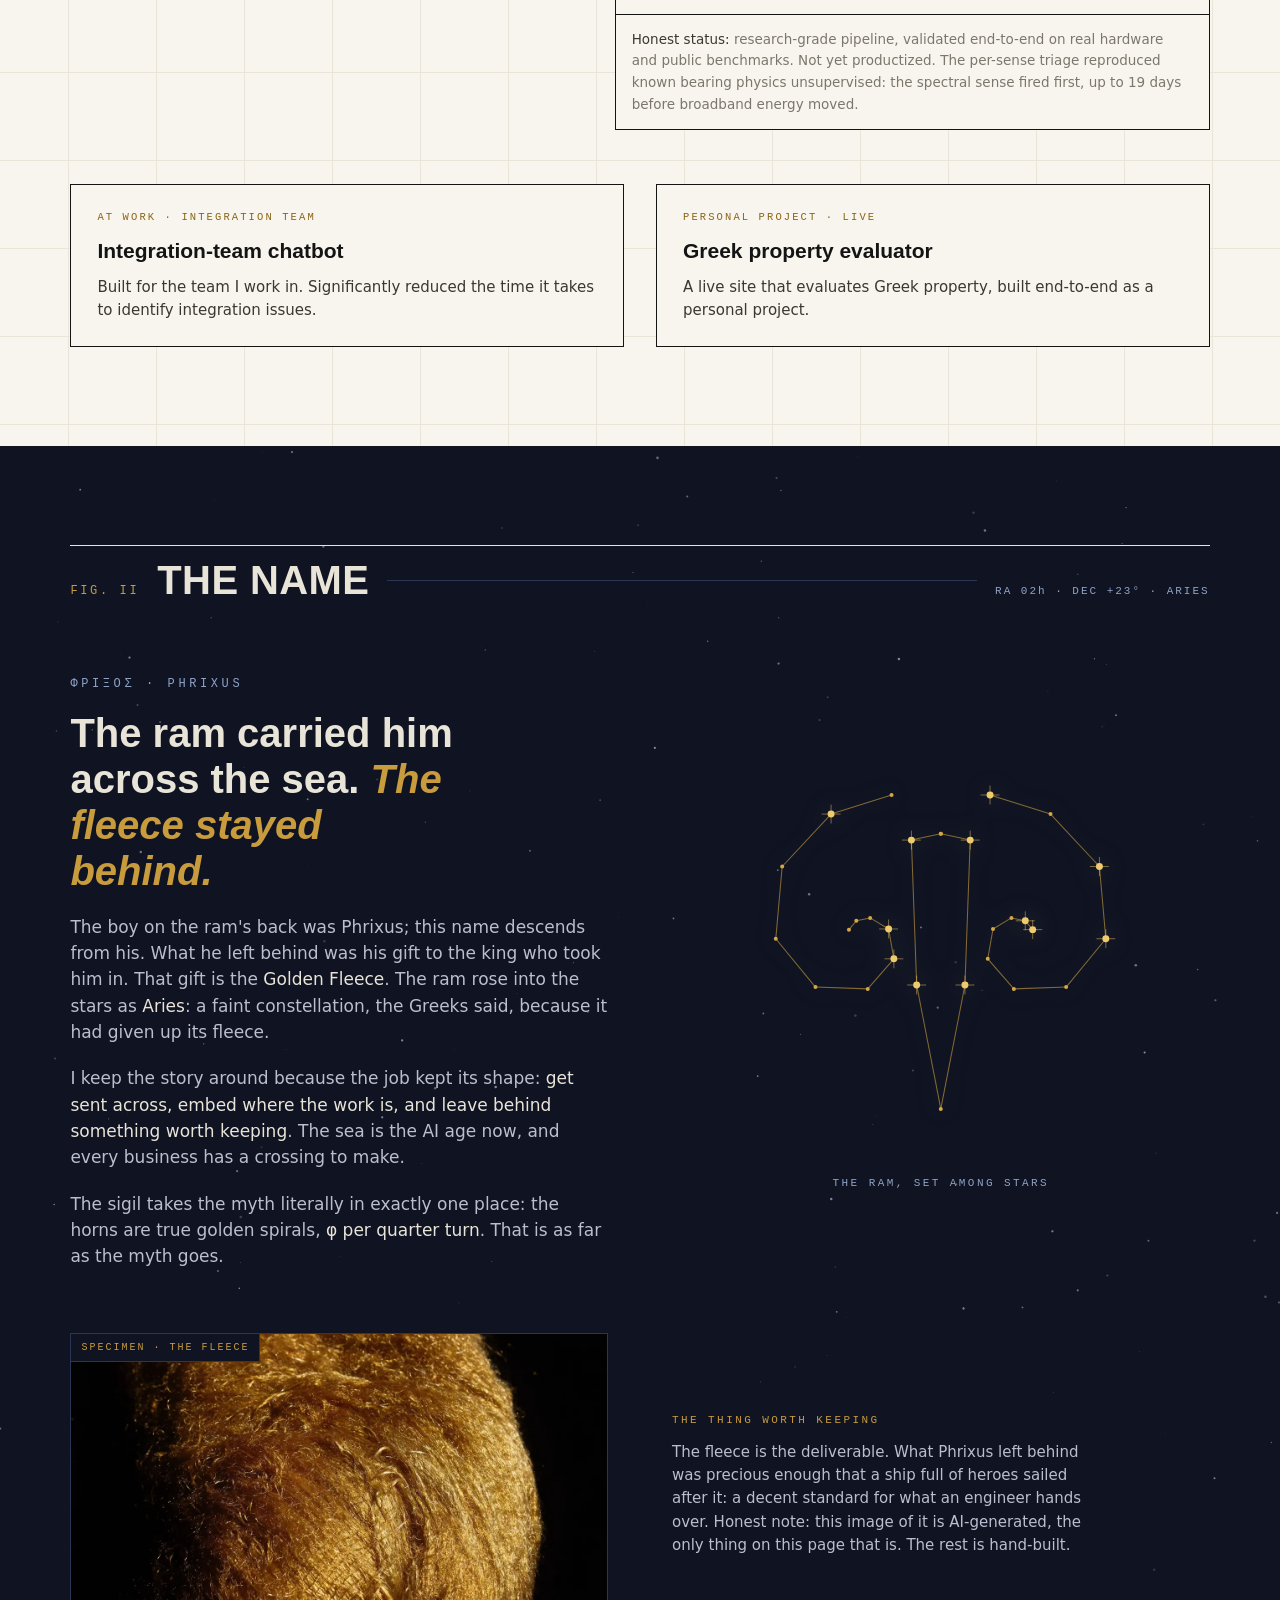
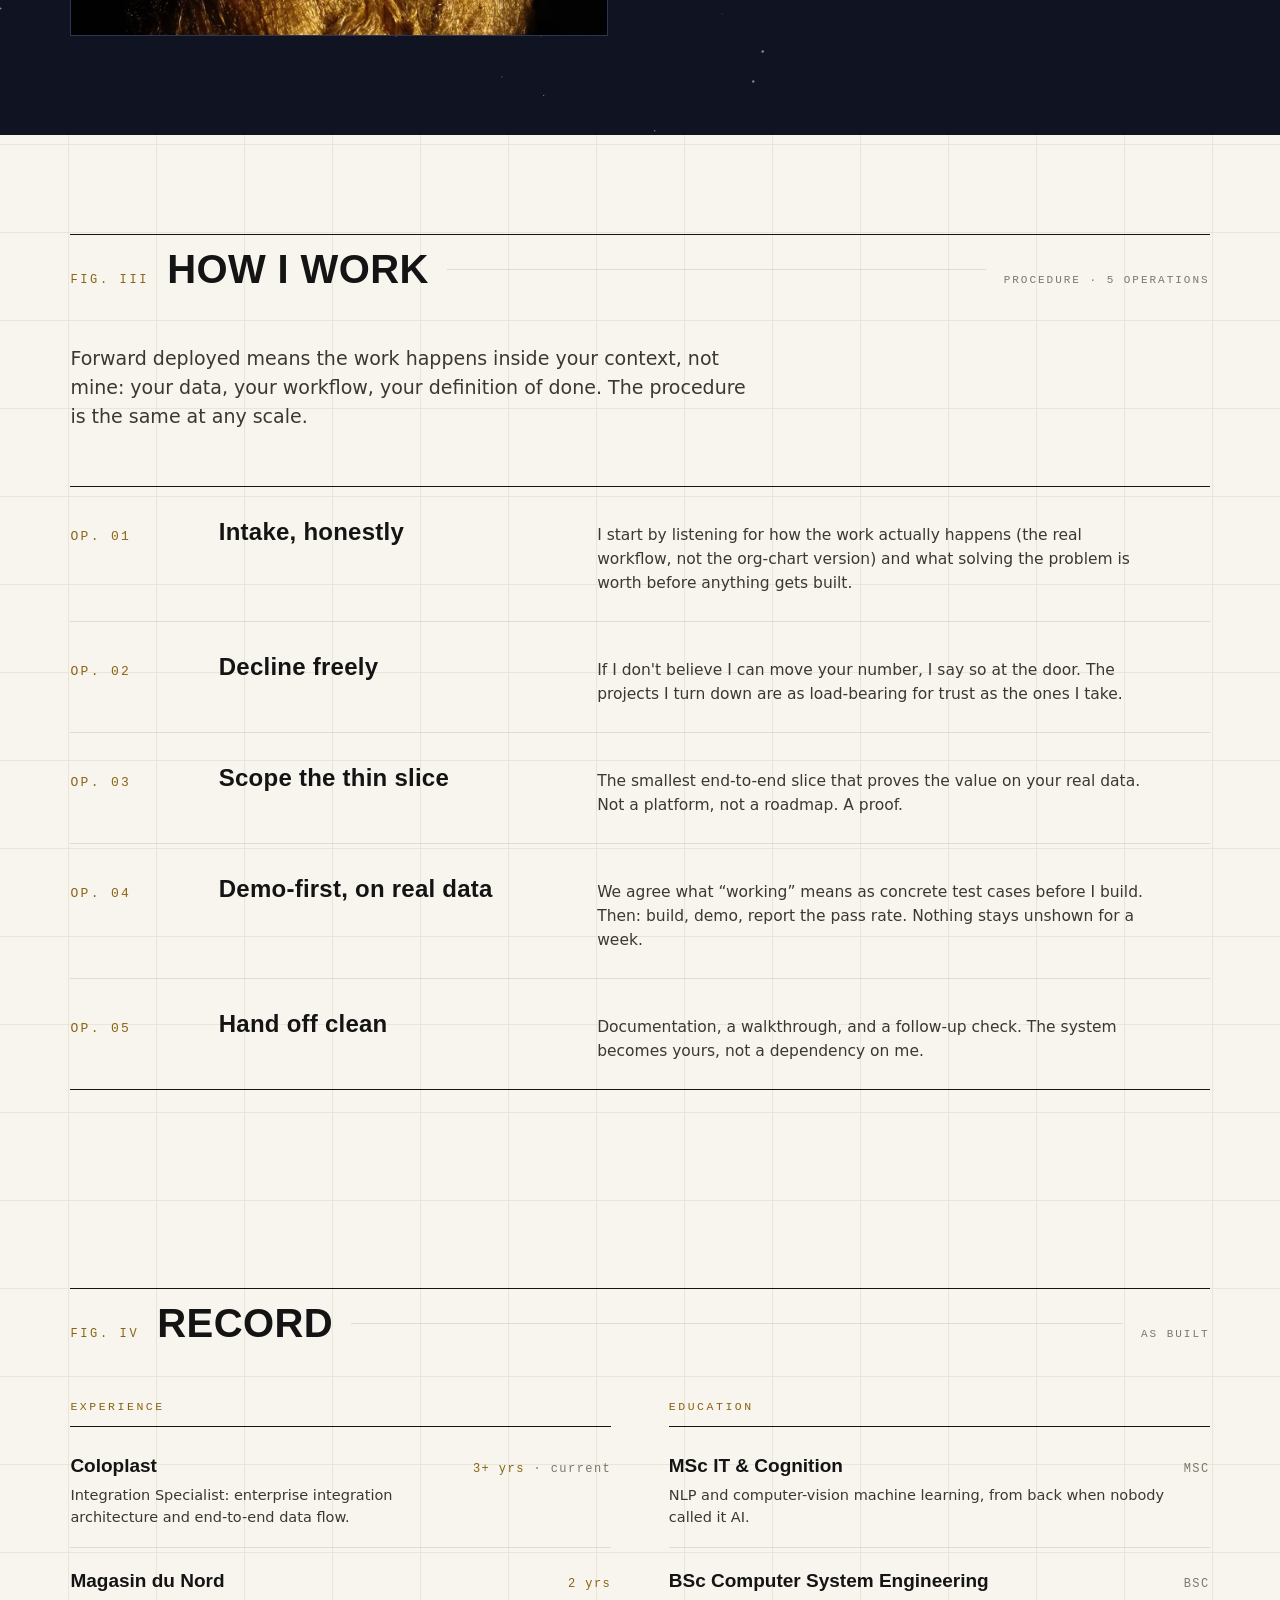
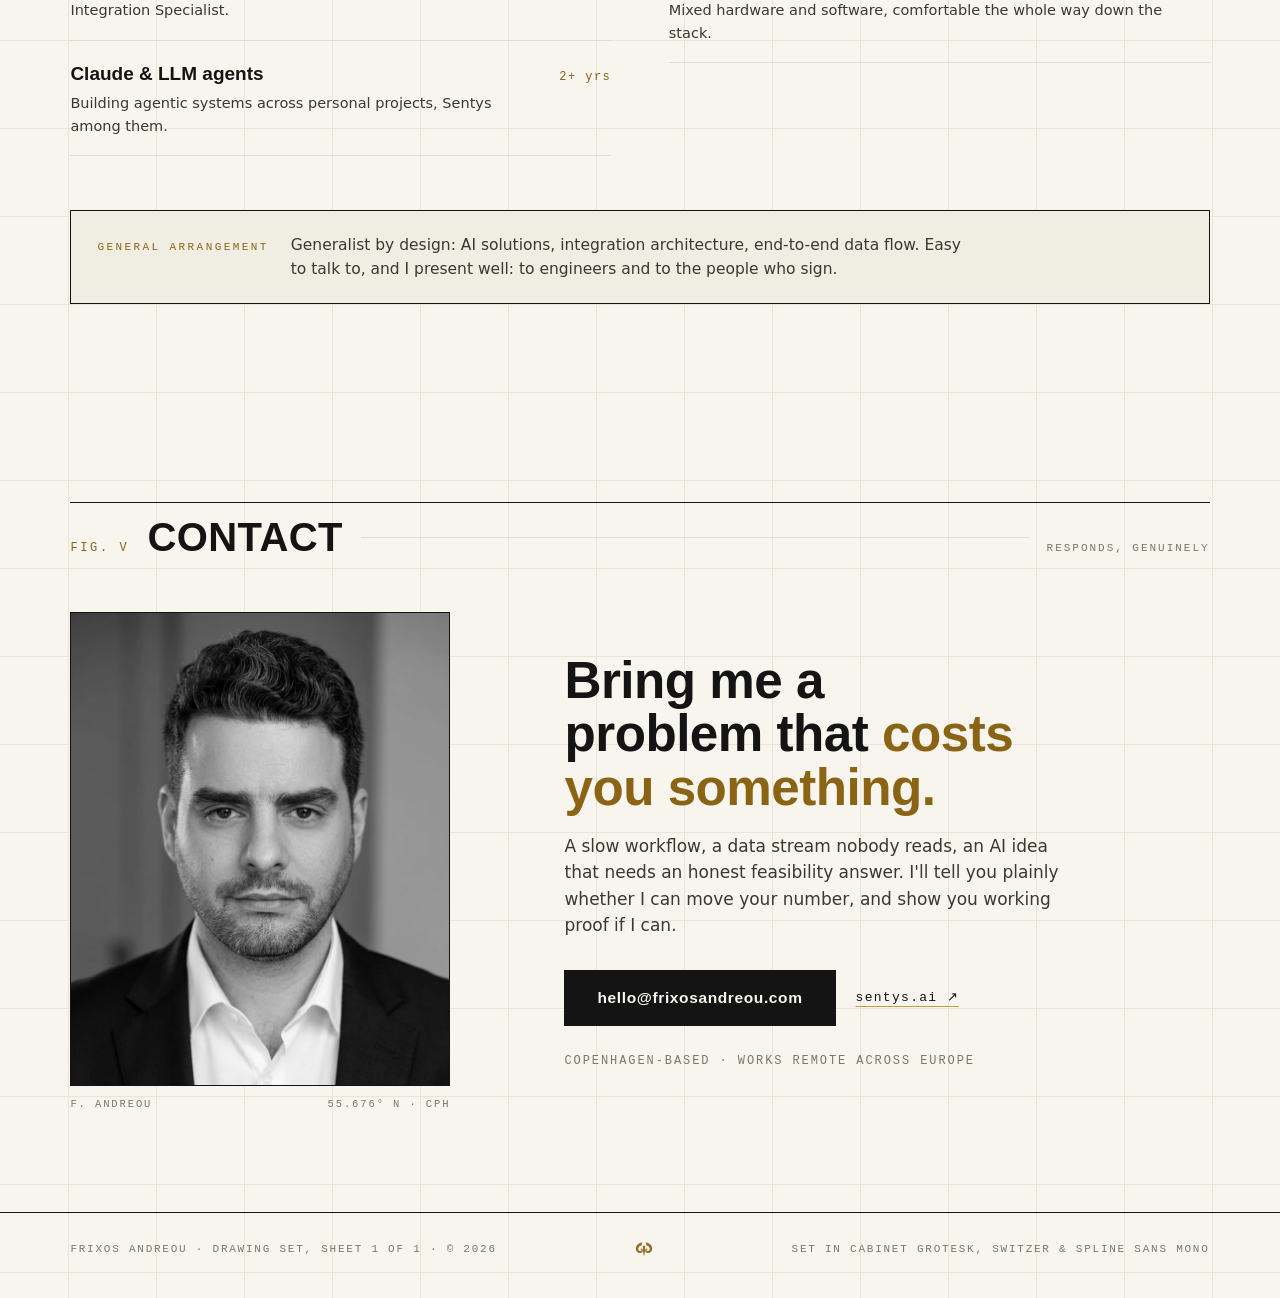
==== commit 1e7ba38a: "FIG. II: clearer myth paragraph, constellation gets its shine - P1 opens from the heading (the boy o" ====
--- a/index.html
+++ b/index.html
@@ -151,7 +151,7 @@
       <div class="myth-story reveal">
         <p class="gr">ΦΡΙΞΟΣ · PHRIXUS</p>
         <h3>The ram carried him across the sea. <em>The fleece stayed behind.</em></h3>
-        <p>That is the whole myth of Phrixus, the boy this name comes from. A golden ram carried him somewhere he could not go alone, and the fleece stayed behind as his gift to the king who took him in: the <b>Golden Fleece</b>. The ram rose into the stars as <b>Aries</b>, a faint constellation, the story says, because the shine had gone with the gift.</p>
+        <p>The boy on the ram's back was Phrixus; this name descends from his. What he left behind was his gift to the king who took him in. That gift is the <b>Golden Fleece</b>. The ram rose into the stars as <b>Aries</b>: a faint constellation, the Greeks said, because it had given up its fleece.</p>
         <p>I keep the story around because the job kept its shape: <b>get sent across, embed where the work is, and leave behind something worth keeping</b>. The sea is the AI age now, and every business has a crossing to make.</p>
         <p>The sigil takes the myth literally in exactly one place: the horns are true golden spirals, <b>φ per quarter turn</b>. That is as far as the myth goes.</p>
       </div>
--- a/assets/css/main.css
+++ b/assets/css/main.css
@@ -191,7 +191,7 @@
 .myth-story p b{color:var(--starlight);font-weight:500}
 .myth-story .gr{font-family:var(--mono);font-size:12px;letter-spacing:.3em;color:var(--night-label);margin-bottom:16px}
 .myth-chart{position:relative}
-.myth-chart svg{width:100%;height:auto;overflow:visible}
+.myth-chart svg{width:100%;height:auto;overflow:visible;filter:drop-shadow(0 0 12px rgba(239,203,110,.3))}
 .myth-chart .cap{margin-top:10px;text-align:center;font-family:var(--mono);font-size:11px;letter-spacing:.22em;color:var(--night-label)}
 .specimen{margin-top:clamp(40px,7vh,72px);display:grid;grid-template-columns:minmax(0,1fr) minmax(0,1fr);gap:clamp(28px,5vw,80px);align-items:center}
 .specimen-media{position:relative;border:1px solid #2A3654;background:#000}
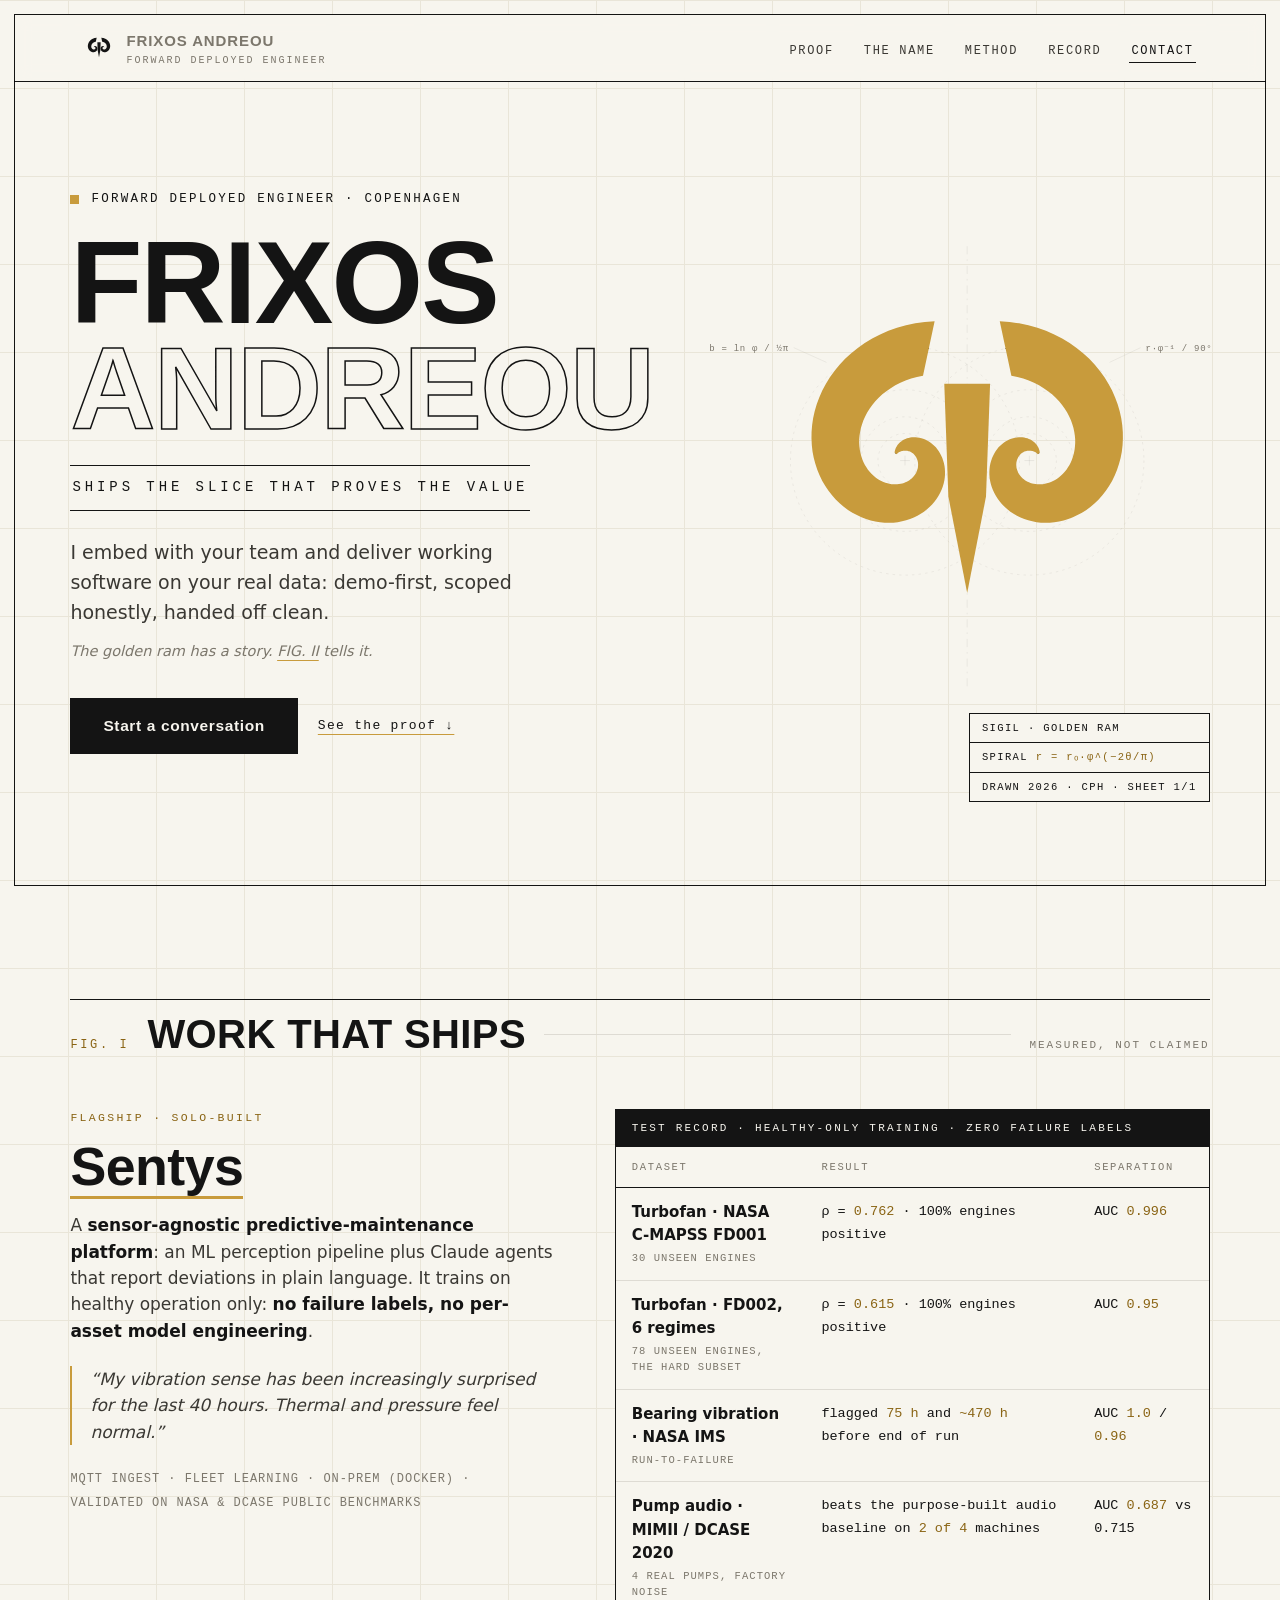
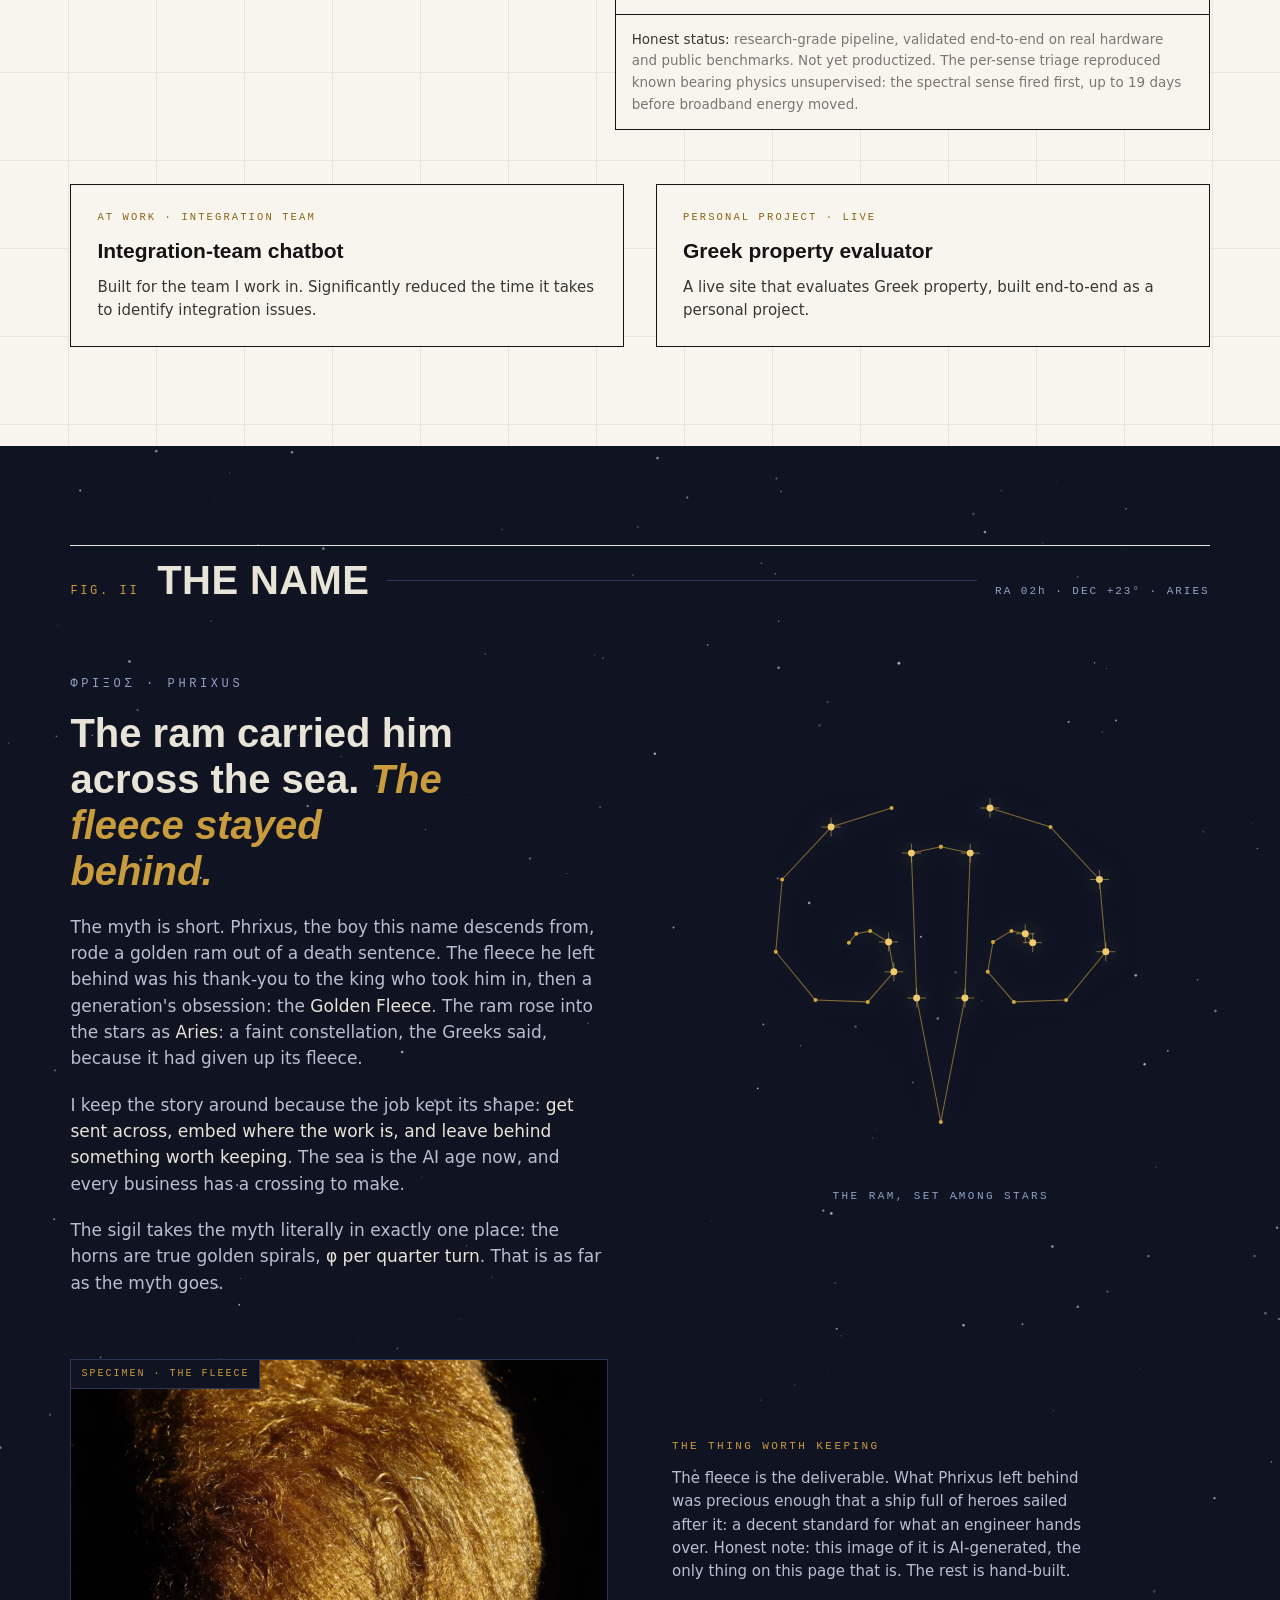
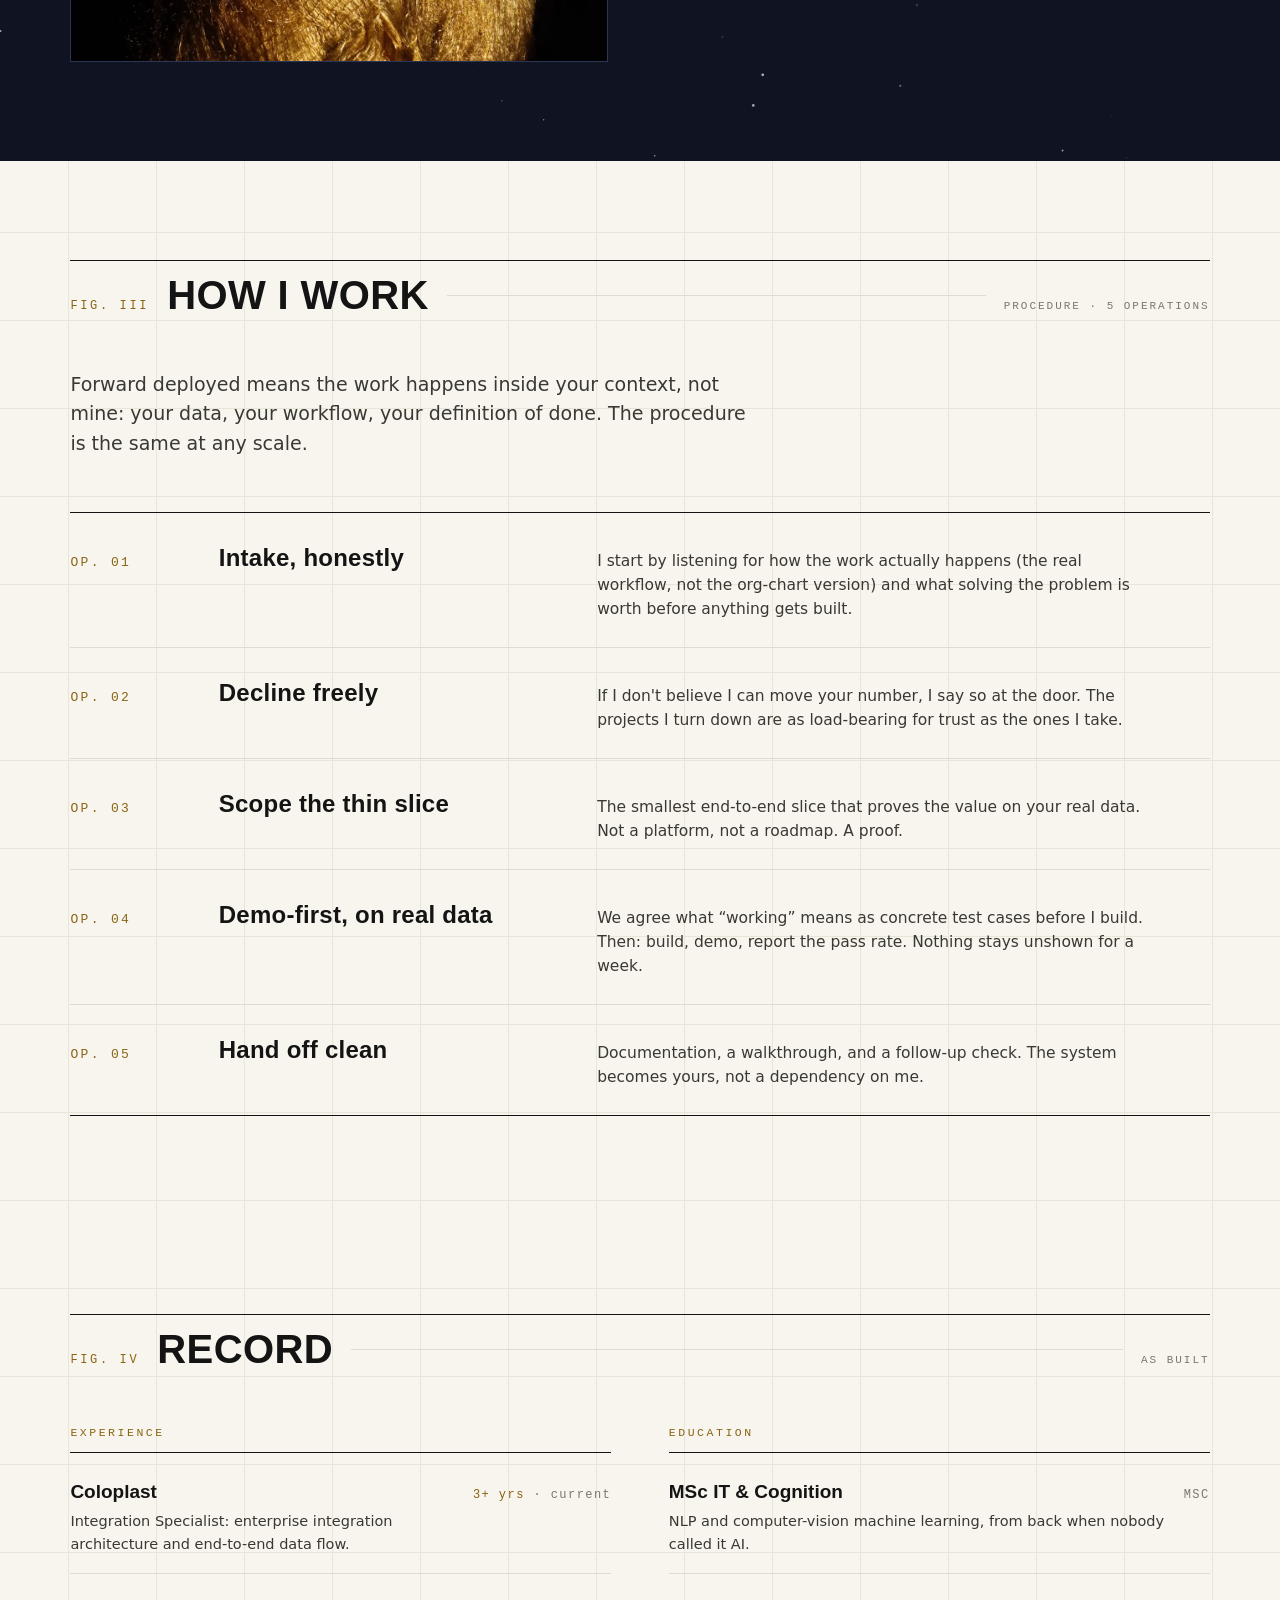
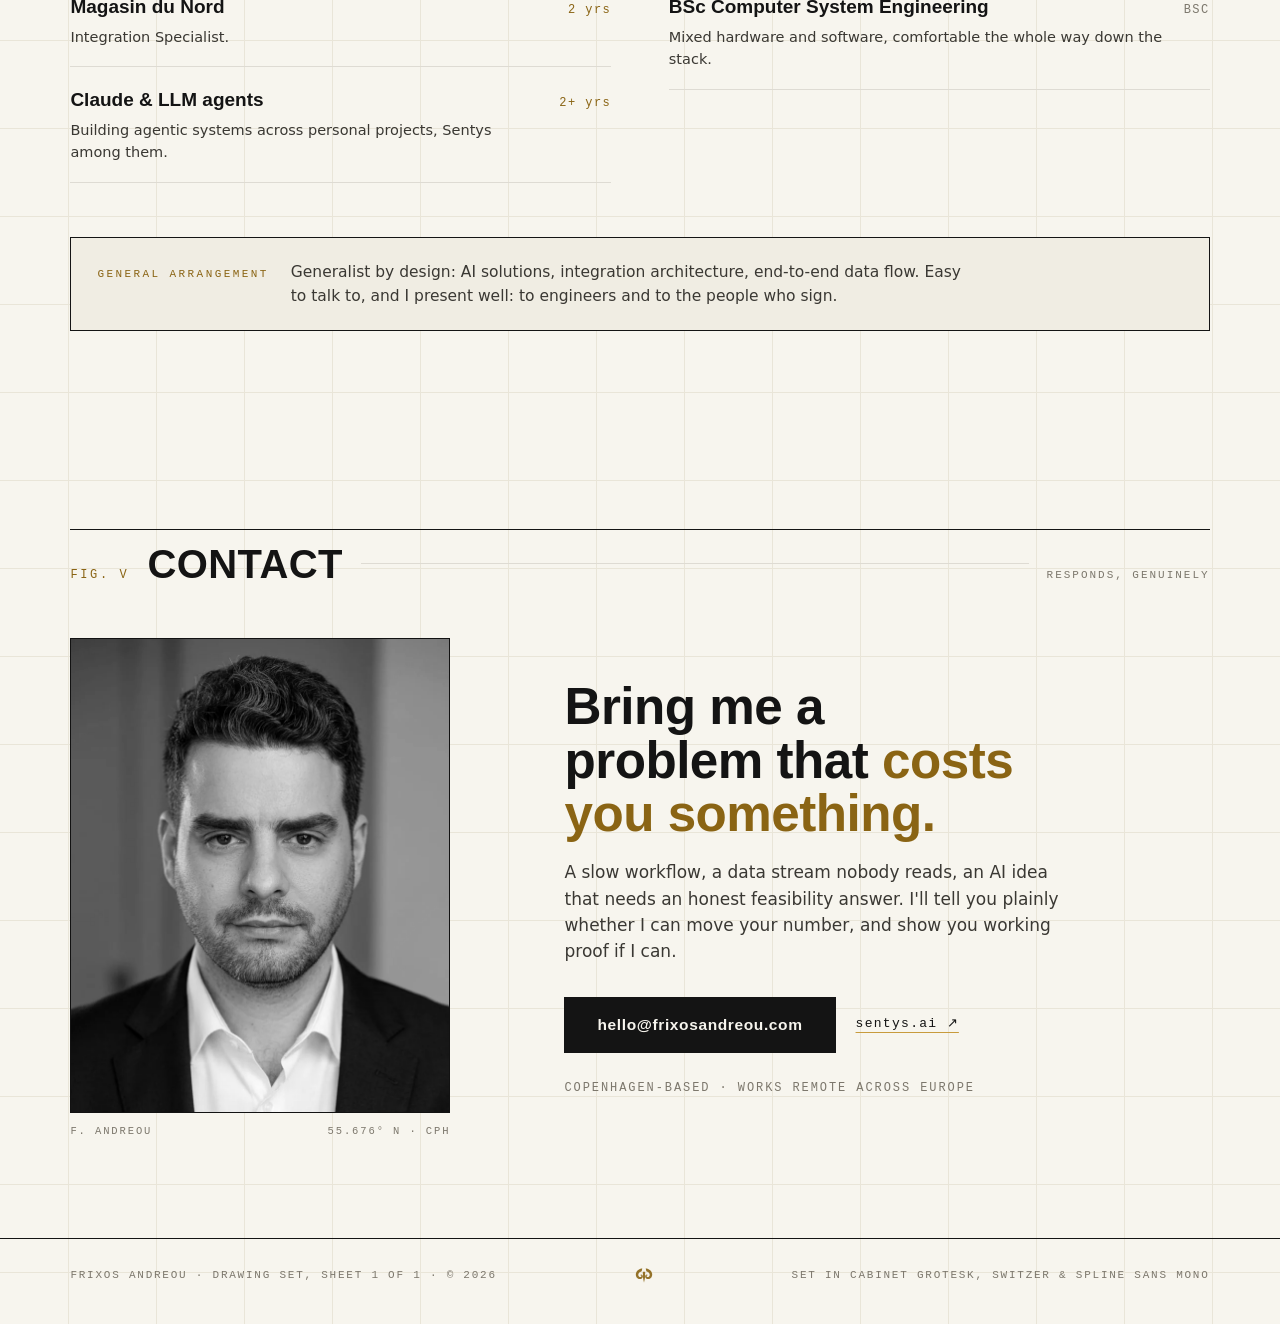
==== commit d1d20823: "FIG. II final: 'The myth is short' paragraph, brighter starfield, wide halo - P1 definitive: death-s" ====
--- a/index.html
+++ b/index.html
@@ -151,7 +151,7 @@
       <div class="myth-story reveal">
         <p class="gr">ΦΡΙΞΟΣ · PHRIXUS</p>
         <h3>The ram carried him across the sea. <em>The fleece stayed behind.</em></h3>
-        <p>The boy on the ram's back was Phrixus; this name descends from his. What he left behind was his gift to the king who took him in. That gift is the <b>Golden Fleece</b>. The ram rose into the stars as <b>Aries</b>: a faint constellation, the Greeks said, because it had given up its fleece.</p>
+        <p>The myth is short. Phrixus, the boy this name descends from, rode a golden ram out of a death sentence. The fleece he left behind was his thank-you to the king who took him in, then a generation's obsession: the <b>Golden Fleece</b>. The ram rose into the stars as <b>Aries</b>: a faint constellation, the Greeks said, because it had given up its fleece.</p>
         <p>I keep the story around because the job kept its shape: <b>get sent across, embed where the work is, and leave behind something worth keeping</b>. The sea is the AI age now, and every business has a crossing to make.</p>
         <p>The sigil takes the myth literally in exactly one place: the horns are true golden spirals, <b>φ per quarter turn</b>. That is as far as the myth goes.</p>
       </div>
--- a/assets/css/main.css
+++ b/assets/css/main.css
@@ -191,7 +191,7 @@
 .myth-story p b{color:var(--starlight);font-weight:500}
 .myth-story .gr{font-family:var(--mono);font-size:12px;letter-spacing:.3em;color:var(--night-label);margin-bottom:16px}
 .myth-chart{position:relative}
-.myth-chart svg{width:100%;height:auto;overflow:visible;filter:drop-shadow(0 0 12px rgba(239,203,110,.3))}
+.myth-chart svg{width:100%;height:auto;overflow:visible;filter:drop-shadow(0 0 10px rgba(239,203,110,.32)) drop-shadow(0 0 34px rgba(200,155,60,.18))}
 .myth-chart .cap{margin-top:10px;text-align:center;font-family:var(--mono);font-size:11px;letter-spacing:.22em;color:var(--night-label)}
 .specimen{margin-top:clamp(40px,7vh,72px);display:grid;grid-template-columns:minmax(0,1fr) minmax(0,1fr);gap:clamp(28px,5vw,80px);align-items:center}
 .specimen-media{position:relative;border:1px solid #2A3654;background:#000}
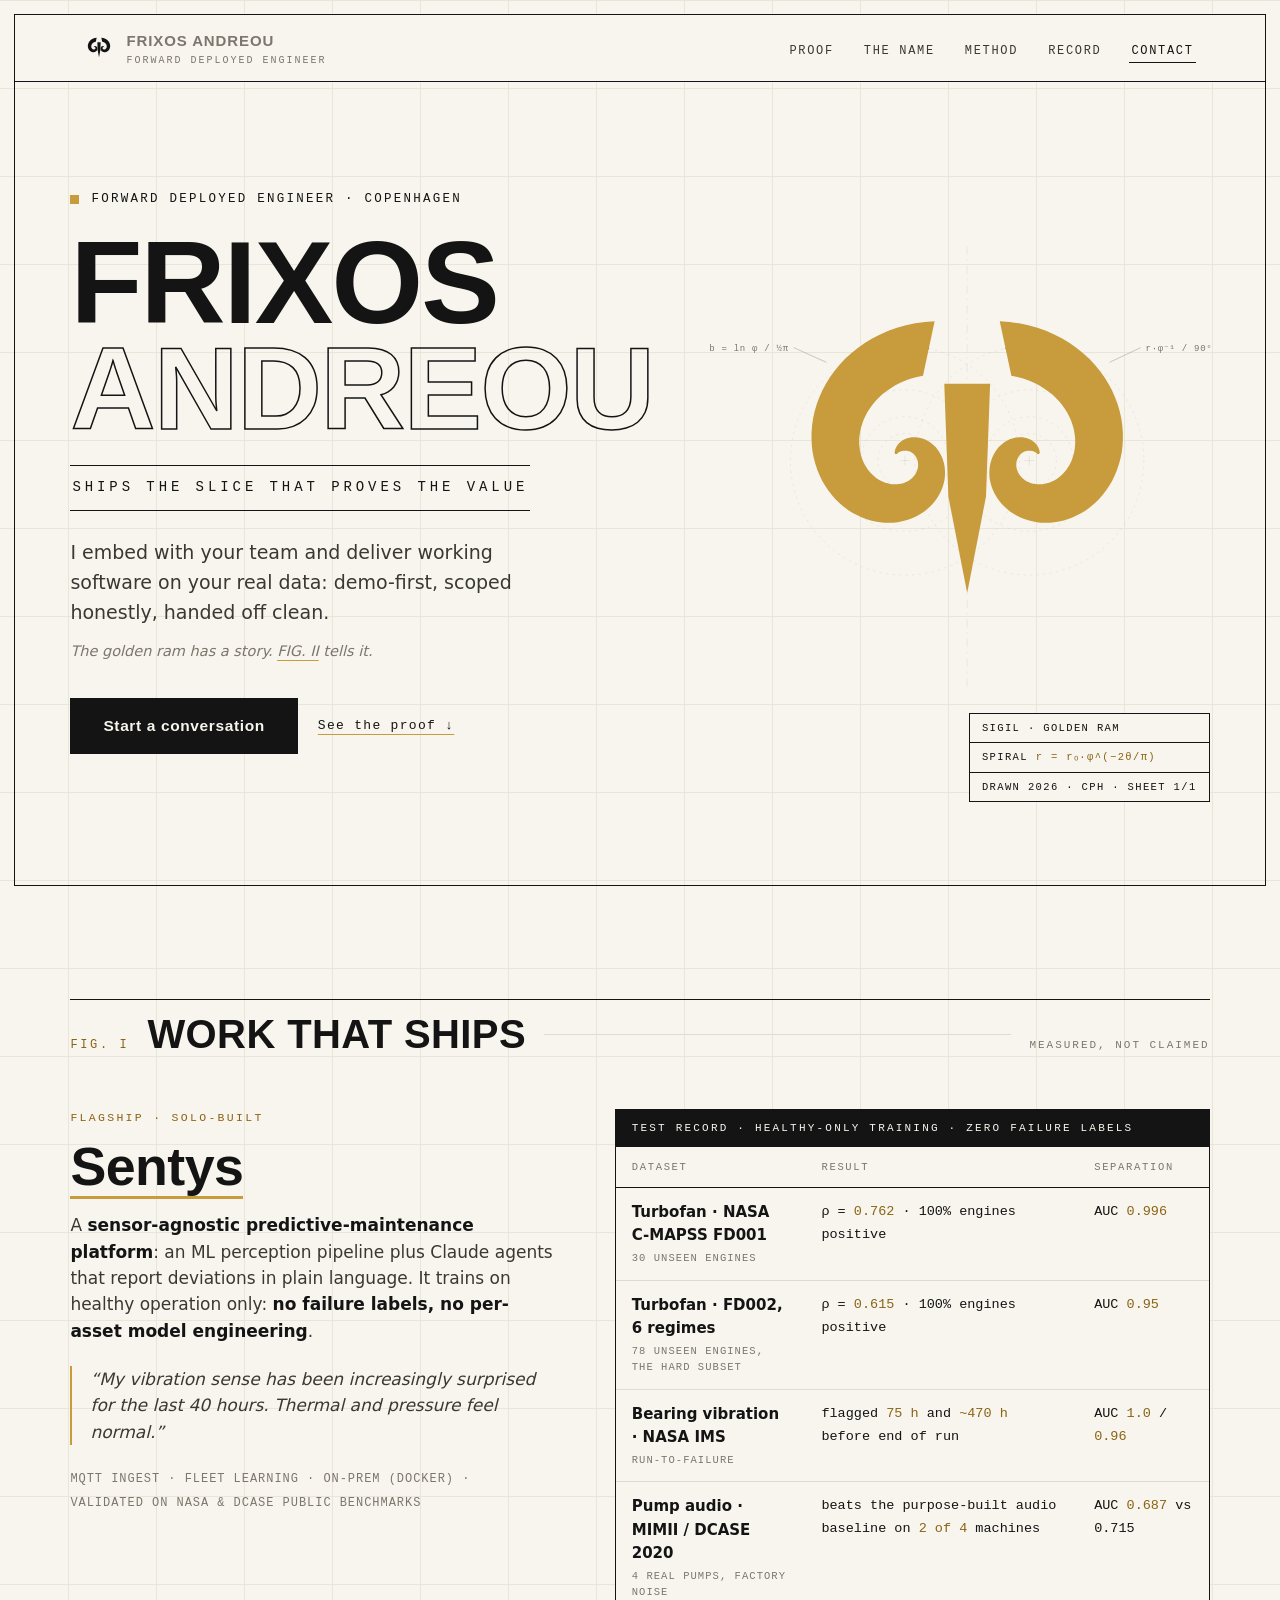
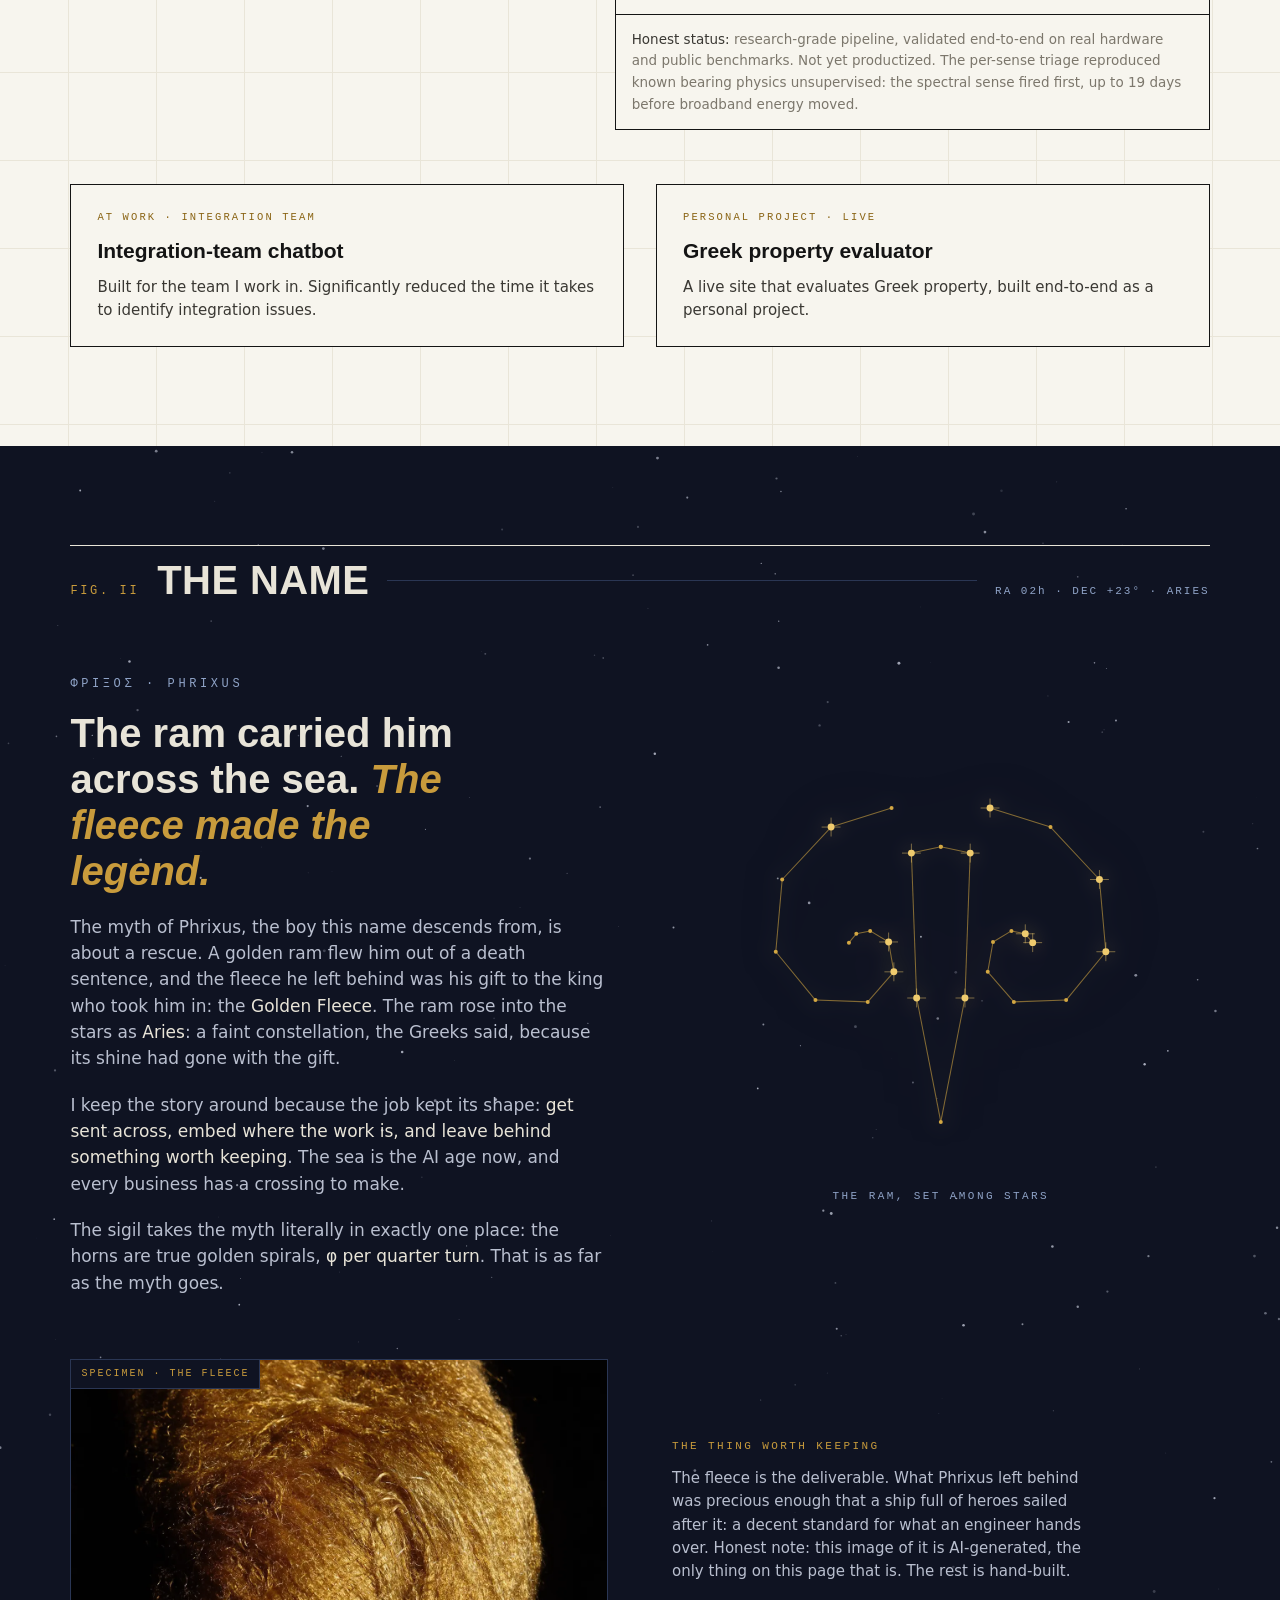
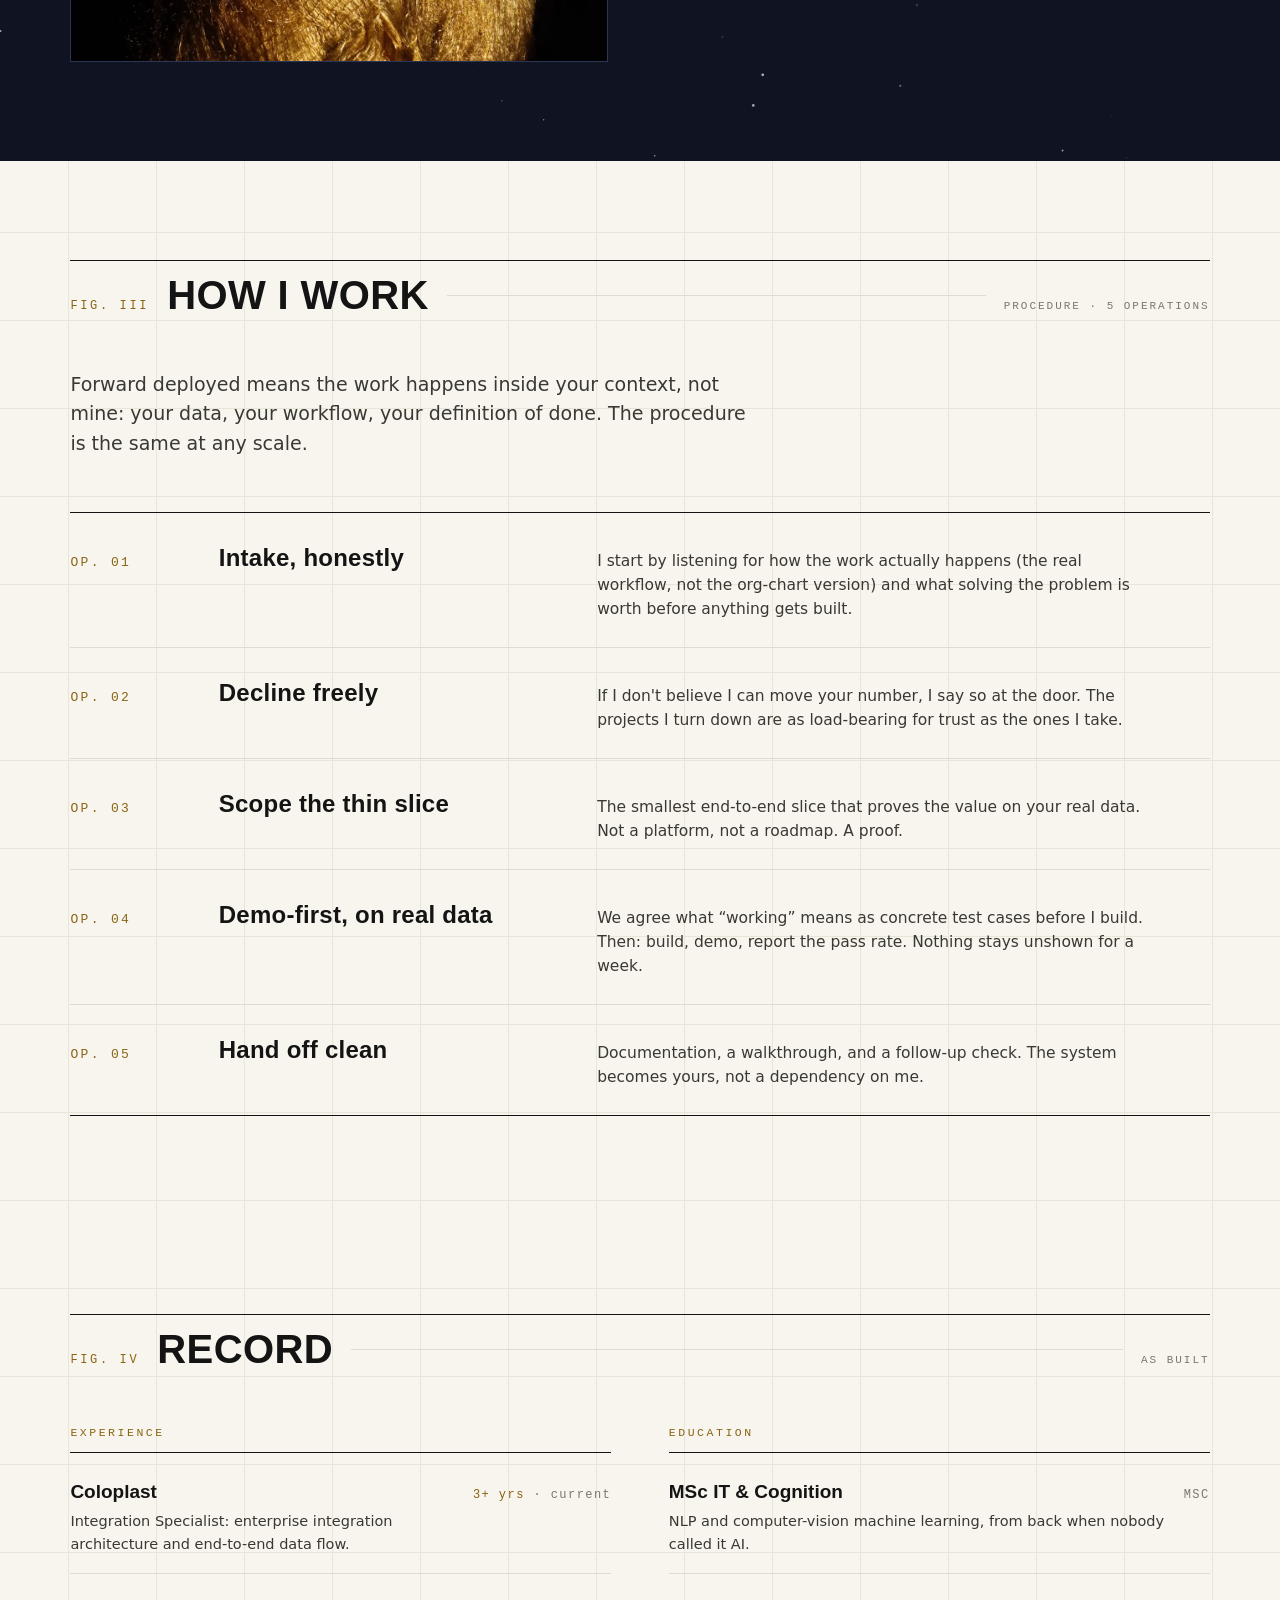
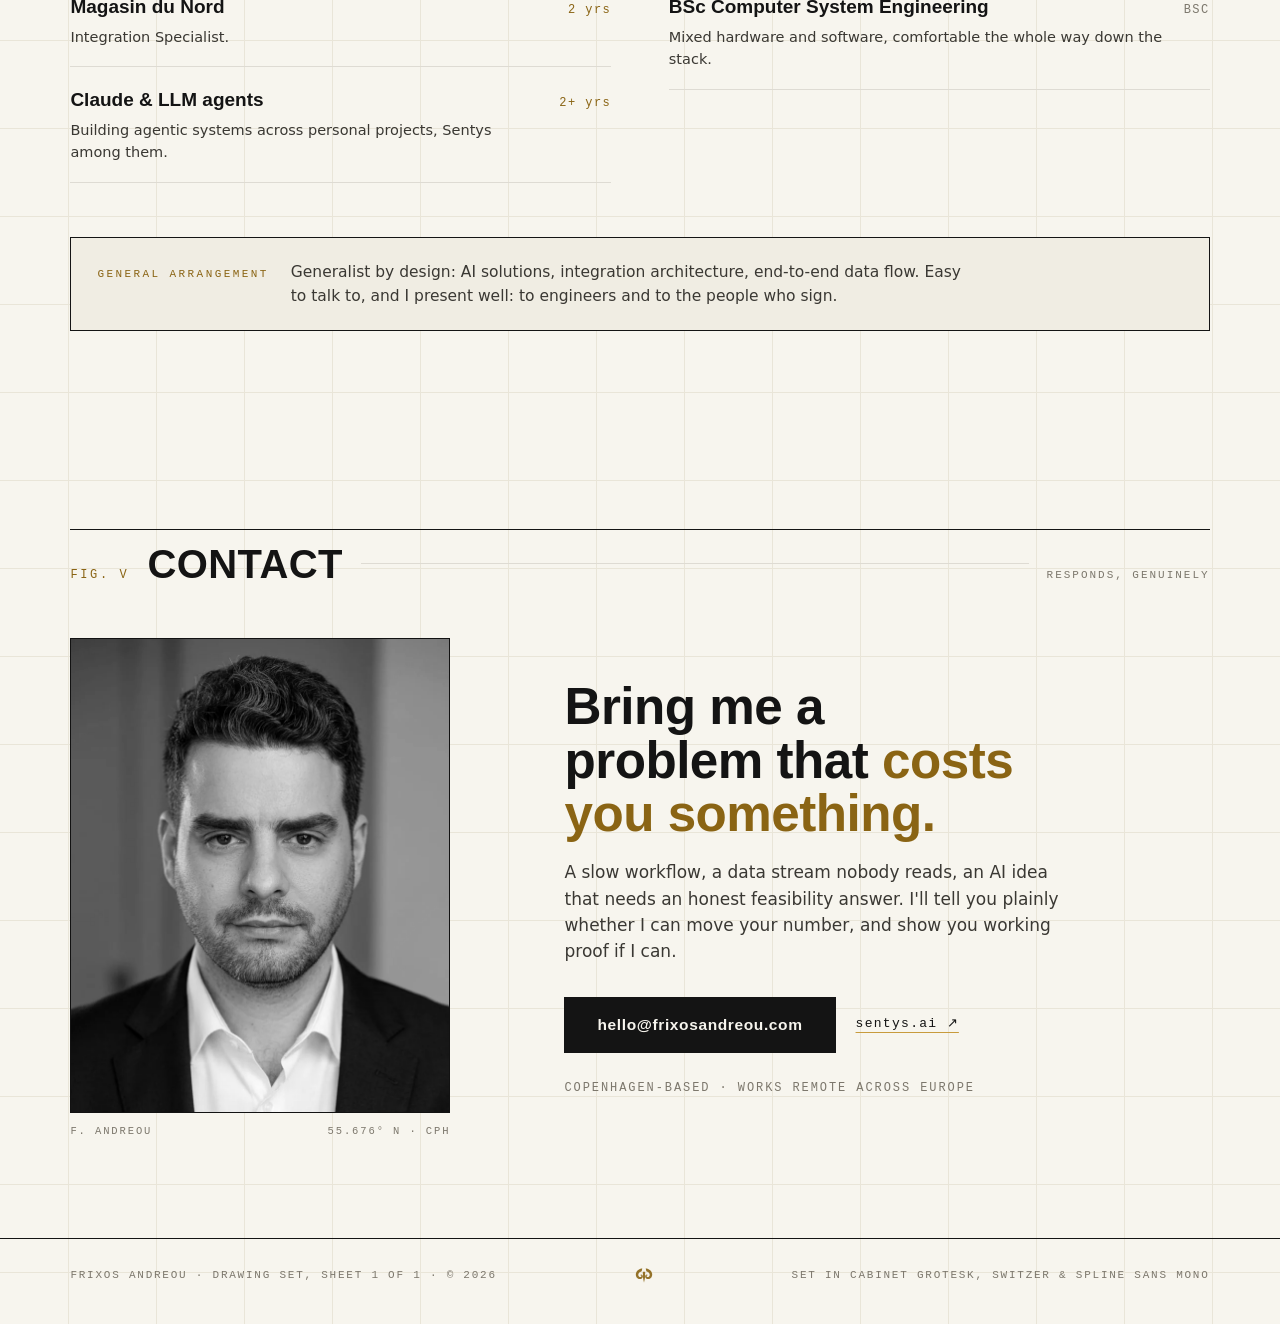
==== commit ae5978c0: "FIG. II: 'The fleece made the legend' heading, rescue-framed myth, warmer halo Co-Authored-By: Claud" ====
--- a/index.html
+++ b/index.html
@@ -150,8 +150,8 @@
     <div class="myth">
       <div class="myth-story reveal">
         <p class="gr">ΦΡΙΞΟΣ · PHRIXUS</p>
-        <h3>The ram carried him across the sea. <em>The fleece stayed behind.</em></h3>
-        <p>The myth is short. Phrixus, the boy this name descends from, rode a golden ram out of a death sentence. The fleece he left behind was his thank-you to the king who took him in, then a generation's obsession: the <b>Golden Fleece</b>. The ram rose into the stars as <b>Aries</b>: a faint constellation, the Greeks said, because it had given up its fleece.</p>
+        <h3>The ram carried him across the sea. <em>The fleece made the legend.</em></h3>
+        <p>The myth of Phrixus, the boy this name descends from, is about a rescue. A golden ram flew him out of a death sentence, and the fleece he left behind was his gift to the king who took him in: the <b>Golden Fleece</b>. The ram rose into the stars as <b>Aries</b>: a faint constellation, the Greeks said, because its shine had gone with the gift.</p>
         <p>I keep the story around because the job kept its shape: <b>get sent across, embed where the work is, and leave behind something worth keeping</b>. The sea is the AI age now, and every business has a crossing to make.</p>
         <p>The sigil takes the myth literally in exactly one place: the horns are true golden spirals, <b>φ per quarter turn</b>. That is as far as the myth goes.</p>
       </div>
--- a/assets/css/main.css
+++ b/assets/css/main.css
@@ -191,7 +191,7 @@
 .myth-story p b{color:var(--starlight);font-weight:500}
 .myth-story .gr{font-family:var(--mono);font-size:12px;letter-spacing:.3em;color:var(--night-label);margin-bottom:16px}
 .myth-chart{position:relative}
-.myth-chart svg{width:100%;height:auto;overflow:visible;filter:drop-shadow(0 0 10px rgba(239,203,110,.32)) drop-shadow(0 0 34px rgba(200,155,60,.18))}
+.myth-chart svg{width:100%;height:auto;overflow:visible;filter:drop-shadow(0 0 10px rgba(239,203,110,.4)) drop-shadow(0 0 38px rgba(200,155,60,.26))}
 .myth-chart .cap{margin-top:10px;text-align:center;font-family:var(--mono);font-size:11px;letter-spacing:.22em;color:var(--night-label)}
 .specimen{margin-top:clamp(40px,7vh,72px);display:grid;grid-template-columns:minmax(0,1fr) minmax(0,1fr);gap:clamp(28px,5vw,80px);align-items:center}
 .specimen-media{position:relative;border:1px solid #2A3654;background:#000}
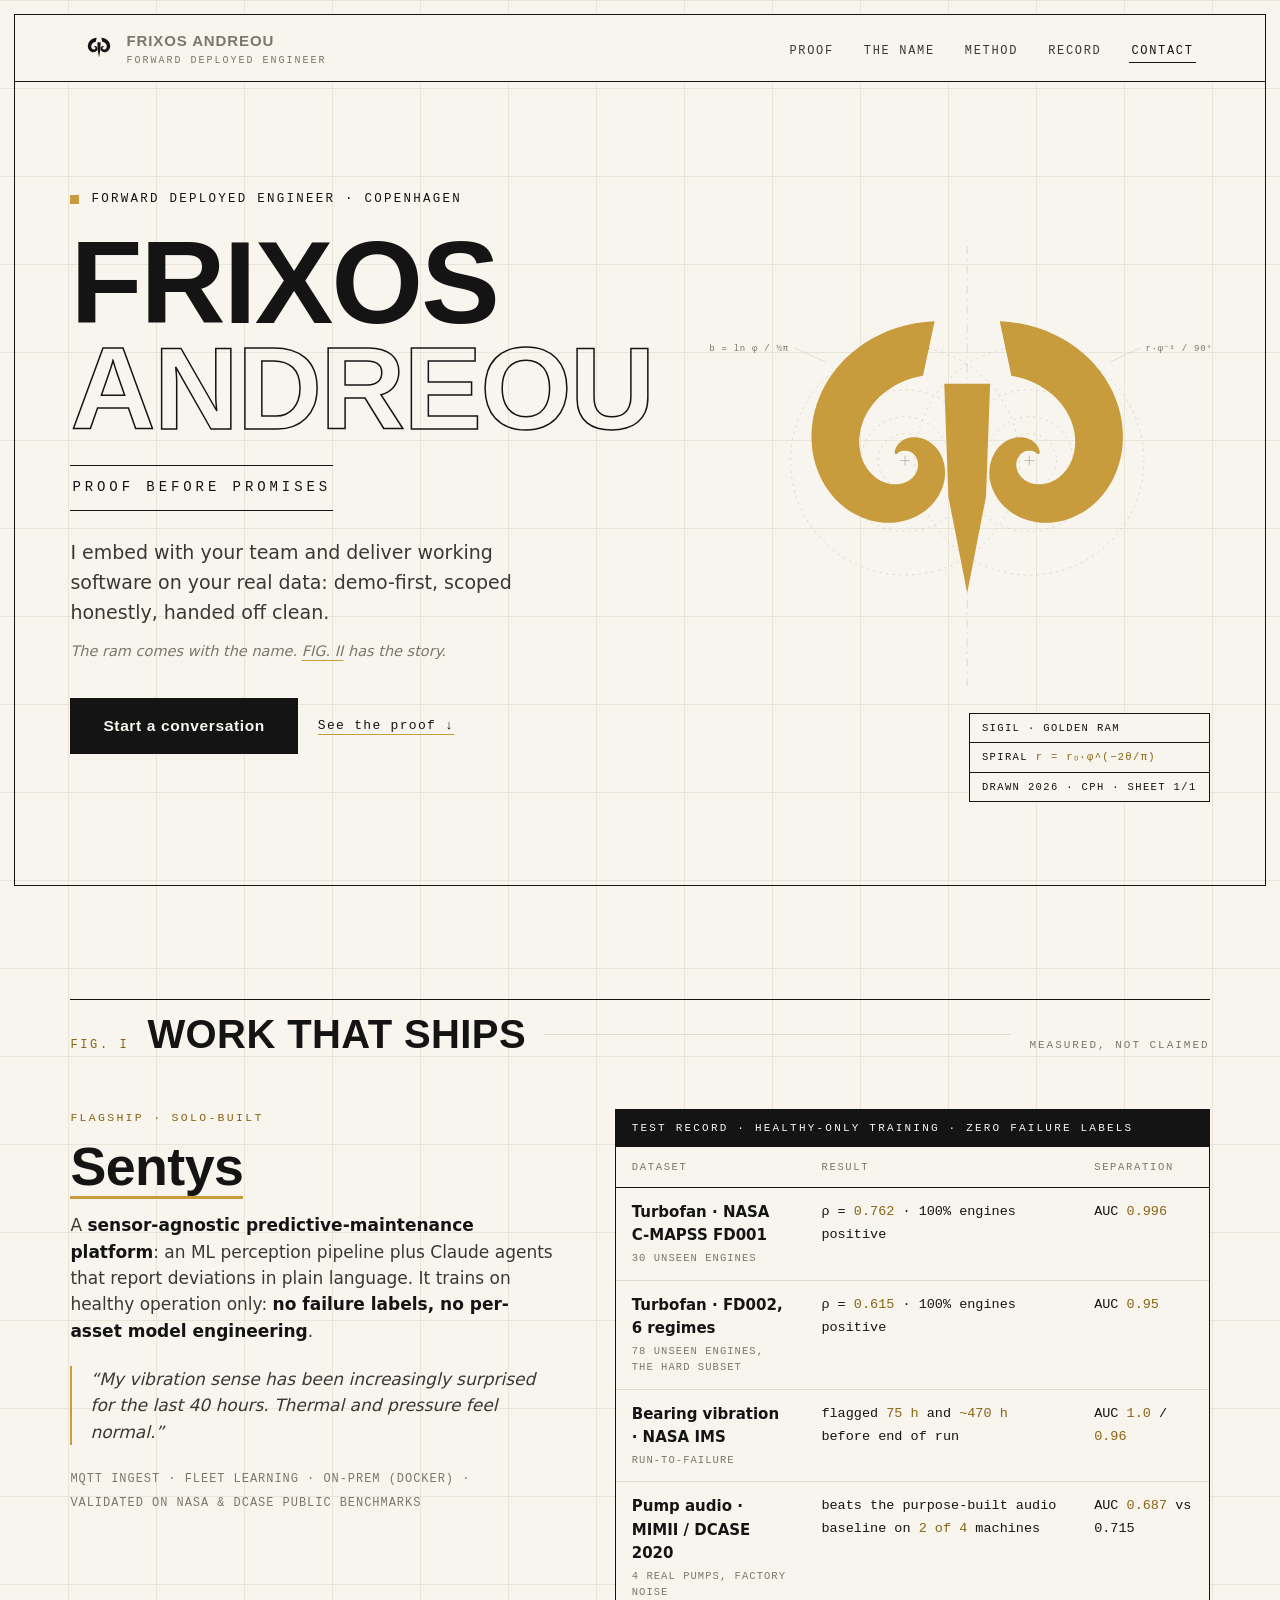
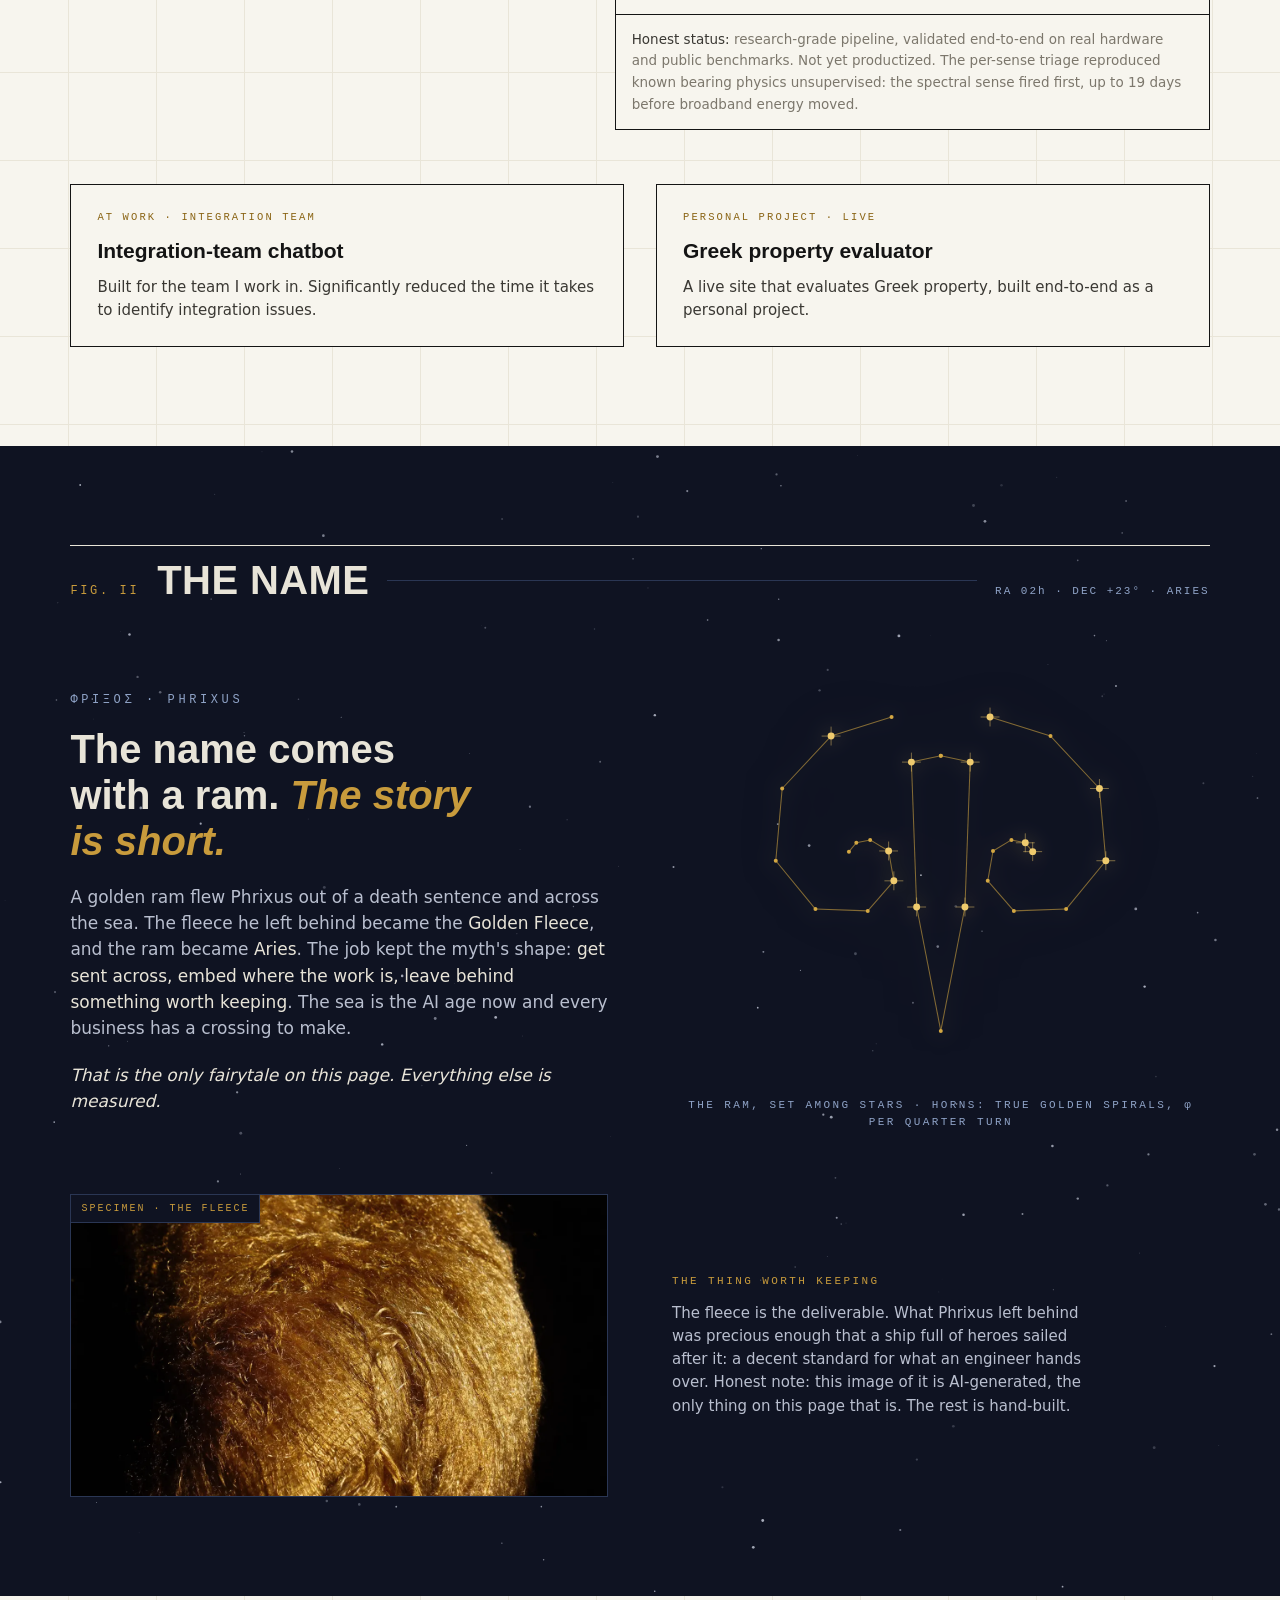
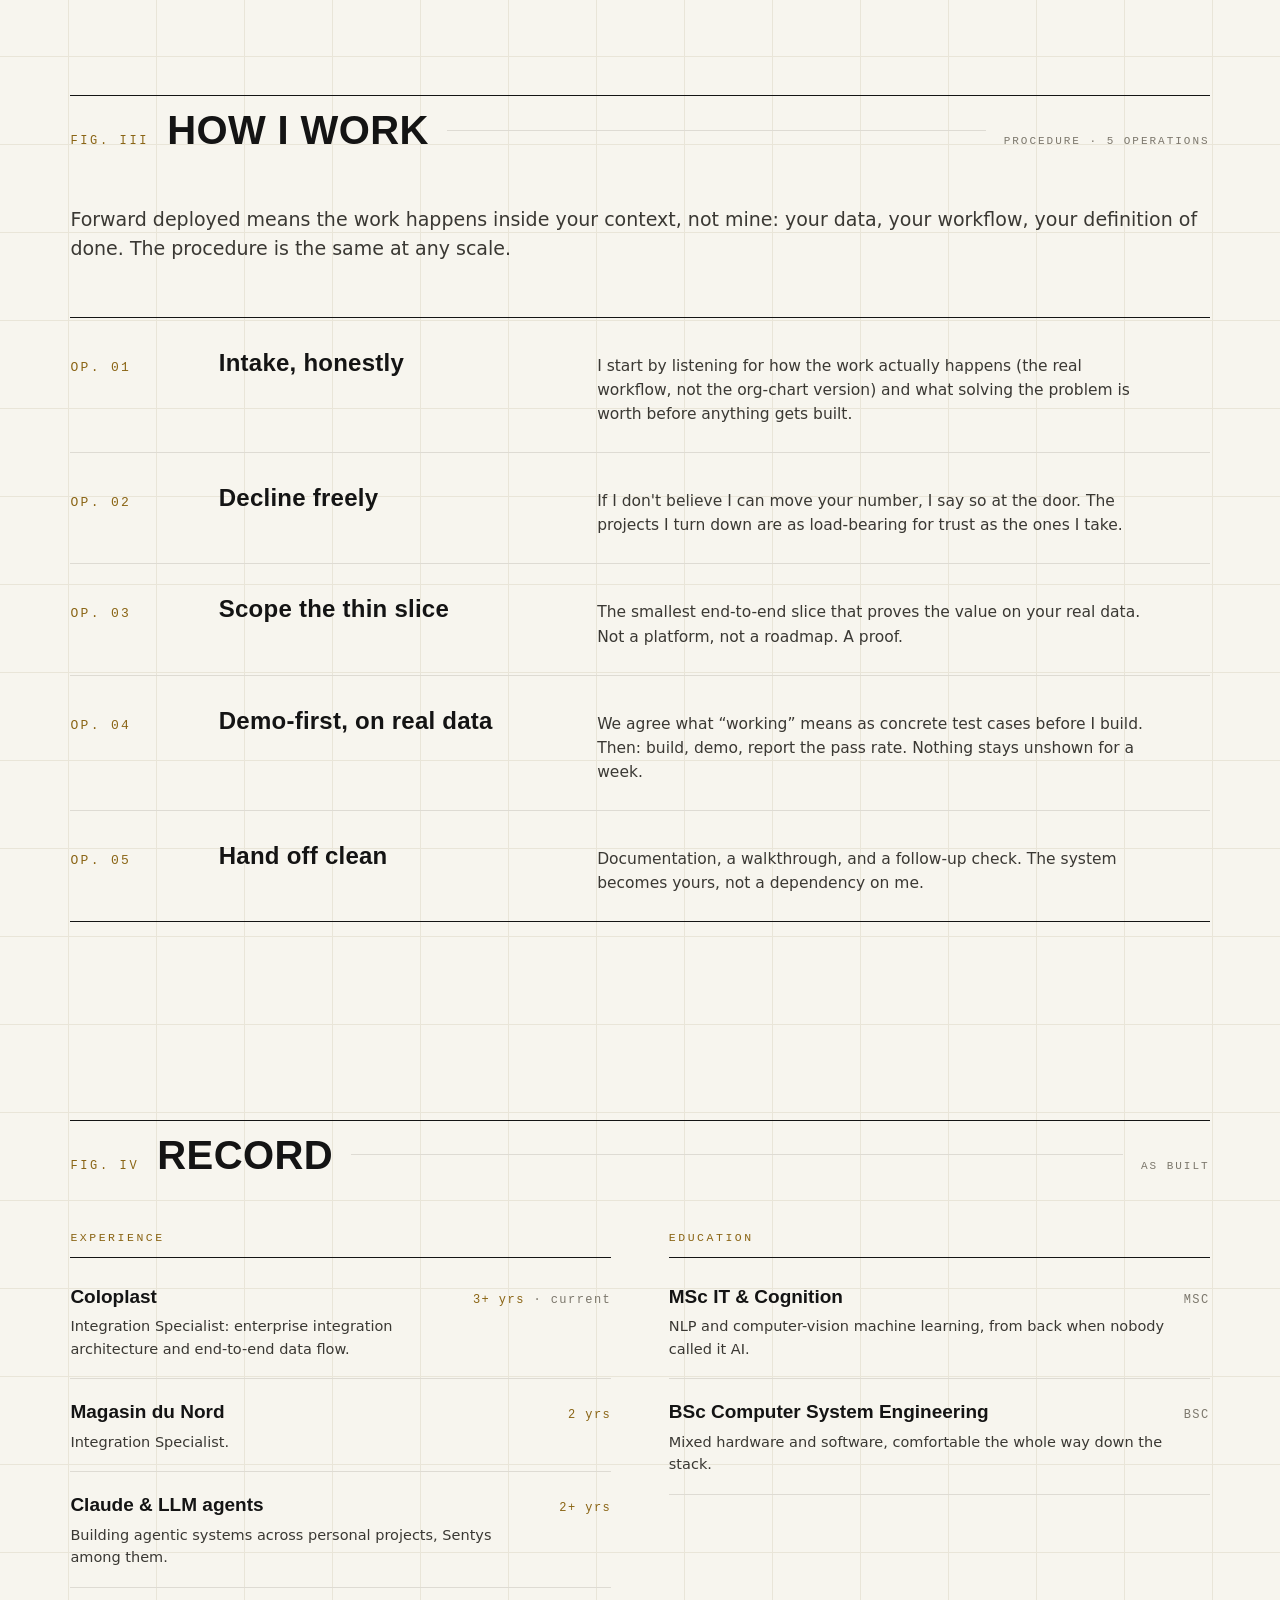
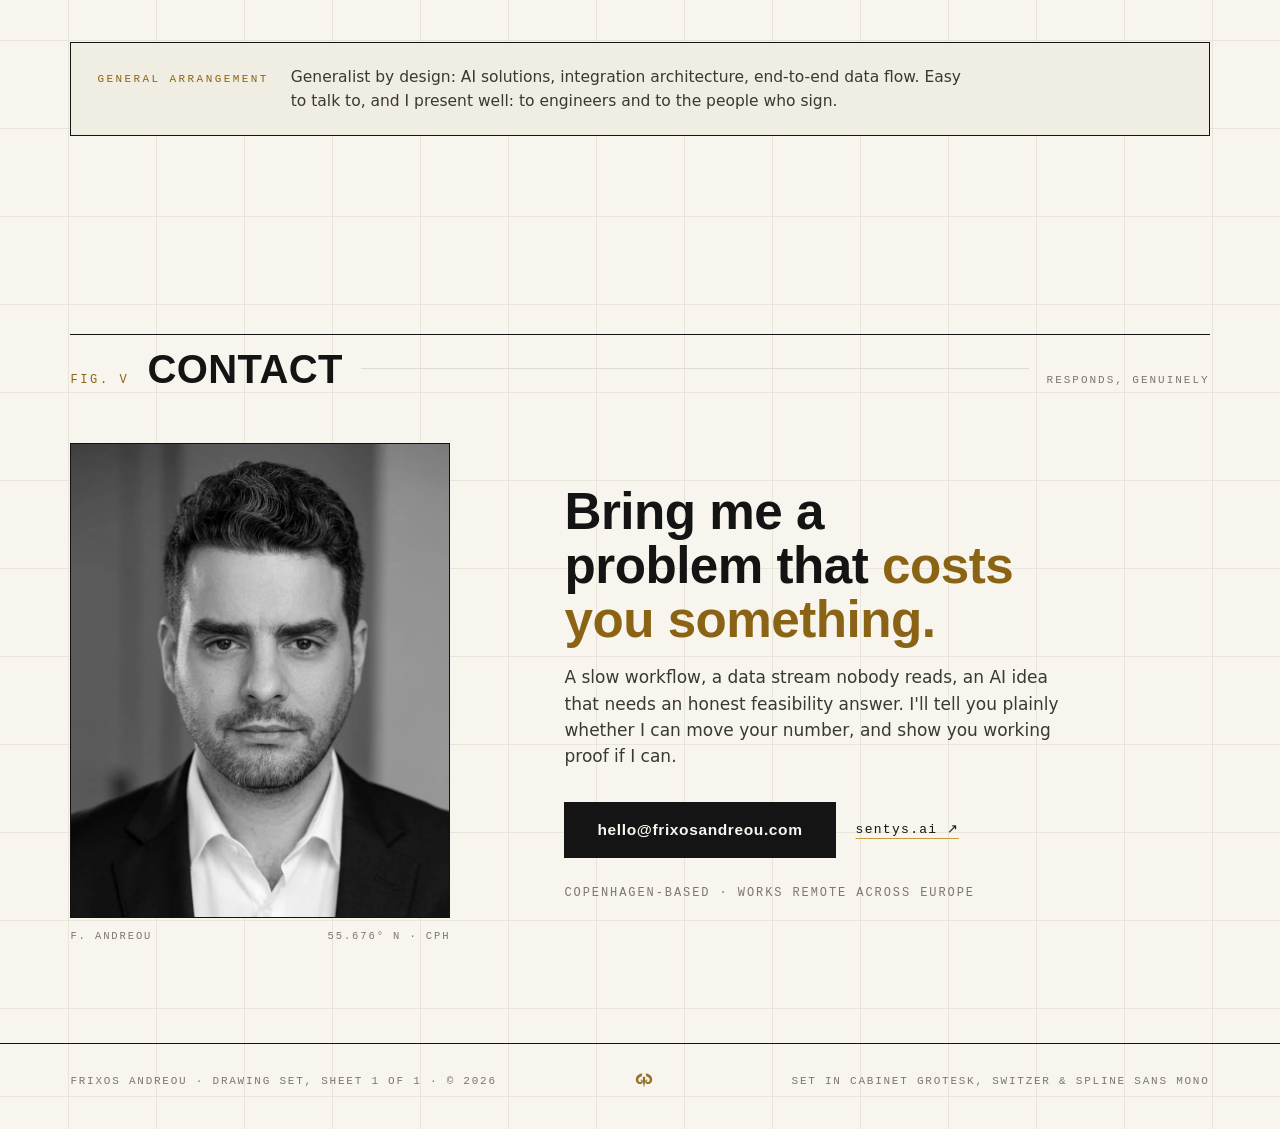
==== commit 5a5f8bfc: "GoatCounter analytics on every page; ?snap screenshot visits excluded Co-Authored-By: Claude Fable 5" ====
--- a/index.html
+++ b/index.html
@@ -4,11 +4,11 @@
 <meta charset="utf-8">
 <meta name="viewport" content="width=device-width, initial-scale=1">
 <title>Frixos Andreou · Forward Deployed Engineer</title>
-<meta name="description" content="Forward Deployed Engineer in Copenhagen. I embed with your team and ship the slice that proves the value: demo-first, on your real data. Builder of Sentys.">
+<meta name="description" content="Forward Deployed Engineer in Copenhagen. Proof before promises: I embed with your team and demo working software on your real data. Builder of Sentys.">
 <link rel="canonical" href="https://frixosandreou.com/">
 <meta property="og:type" content="website">
 <meta property="og:title" content="Frixos Andreou · Forward Deployed Engineer">
-<meta property="og:description" content="I embed with your team and ship the slice that proves the value: demo-first, on your real data.">
+<meta property="og:description" content="Proof before promises: I embed with your team and demo working software on your real data.">
 <meta property="og:image" content="https://frixosandreou.com/assets/img/og.png">
 <meta property="og:url" content="https://frixosandreou.com/">
 <meta name="twitter:card" content="summary_large_image">
@@ -60,9 +60,9 @@
     <div>
       <p class="hero-eyebrow reveal"><span class="dot"></span>FORWARD DEPLOYED ENGINEER · COPENHAGEN</p>
       <h1><span class="reveal">Frixos</span><span class="outline reveal reveal-d1">Andreou</span></h1>
-      <p class="tagline reveal reveal-d2">Ships the slice that proves the value</p>
+      <p class="tagline reveal reveal-d2">Proof before promises</p>
       <p class="pos reveal reveal-d2">I embed with your team and deliver working software on your real data: demo-first, scoped honestly, handed off clean.</p>
-      <p class="myth-line reveal reveal-d3">The golden ram has a story. <a href="#name">FIG. II</a> tells it.</p>
+      <p class="myth-line reveal reveal-d3">The ram comes with the name. <a href="#name">FIG. II</a> has the story.</p>
       <div class="cta-row reveal reveal-d3">
         <a class="btn" href="mailto:hello@frixosandreou.com">Start a conversation</a>
         <a class="link-plain" href="#proof">See the proof ↓</a>
@@ -150,14 +150,13 @@
     <div class="myth">
       <div class="myth-story reveal">
         <p class="gr">ΦΡΙΞΟΣ · PHRIXUS</p>
-        <h3>The ram carried him across the sea. <em>The fleece made the legend.</em></h3>
-        <p>The myth of Phrixus, the boy this name descends from, is about a rescue. A golden ram flew him out of a death sentence, and the fleece he left behind was his gift to the king who took him in: the <b>Golden Fleece</b>. The ram rose into the stars as <b>Aries</b>: a faint constellation, the Greeks said, because its shine had gone with the gift.</p>
-        <p>I keep the story around because the job kept its shape: <b>get sent across, embed where the work is, and leave behind something worth keeping</b>. The sea is the AI age now, and every business has a crossing to make.</p>
-        <p>The sigil takes the myth literally in exactly one place: the horns are true golden spirals, <b>φ per quarter turn</b>. That is as far as the myth goes.</p>
+        <h3>The name comes with a ram. <em>The story is short.</em></h3>
+        <p>A golden ram flew Phrixus out of a death sentence and across the sea. The fleece he left behind became the <b>Golden Fleece</b>, and the ram became <b>Aries</b>. The job kept the myth's shape: <b>get sent across, embed where the work is, leave behind something worth keeping</b>. The sea is the AI age now and every business has a crossing to make.</p>
+        <p class="myth-kicker">That is the only fairytale on this page. Everything else is measured.</p>
       </div>
       <div class="myth-chart reveal reveal-d1">
         <svg id="constellation" viewBox="0 56 512 404" role="img" aria-label="The ram sigil drawn as a constellation"></svg>
-        <p class="cap">THE RAM, SET AMONG STARS</p>
+        <p class="cap">THE RAM, SET AMONG STARS · HORNS: TRUE GOLDEN SPIRALS, φ PER QUARTER TURN</p>
       </div>
     </div>
     <div class="specimen">
@@ -241,5 +240,7 @@
 </footer>
 
 <script src="assets/js/main.js" defer></script>
+<script>if(/[?&]snap\b/.test(location.search))window.goatcounter={no_onload:true}</script>
+<script data-goatcounter="https://frixosandreou.goatcounter.com/count" async src="https://gc.zgo.at/count.js"></script>
 </body>
 </html>
--- a/assets/css/main.css
+++ b/assets/css/main.css
@@ -190,6 +190,7 @@
 .myth-story p{margin-top:20px;color:#B9BFCF;max-width:50ch;font-weight:300}
 .myth-story p b{color:var(--starlight);font-weight:500}
 .myth-story .gr{font-family:var(--mono);font-size:12px;letter-spacing:.3em;color:var(--night-label);margin-bottom:16px}
+.myth-story .myth-kicker{font-style:italic;color:var(--starlight)}
 .myth-chart{position:relative}
 .myth-chart svg{width:100%;height:auto;overflow:visible;filter:drop-shadow(0 0 10px rgba(239,203,110,.4)) drop-shadow(0 0 38px rgba(200,155,60,.26))}
 .myth-chart .cap{margin-top:10px;text-align:center;font-family:var(--mono);font-size:11px;letter-spacing:.22em;color:var(--night-label)}
@@ -201,6 +202,13 @@
 .specimen-note{font-size:15px;color:#B9BFCF;font-weight:300;max-width:44ch}
 .specimen-note .k{font-family:var(--mono);font-size:11px;letter-spacing:.22em;color:var(--gold);display:block;margin-bottom:12px}
 @media (max-width:900px){.myth,.specimen{grid-template-columns:minmax(0,1fr)}}
+/* phones: let the plate's figures own the screen — constellation and fleece bleed
+   to the edges, and the 16:9 fleece crops taller (macro texture, safe to crop) */
+@media (max-width:600px){
+  .myth-chart svg{display:block;width:calc(100% + 2*var(--gutter));margin-left:calc(-1*var(--gutter))}
+  .specimen-media{margin:0 calc(-1*var(--gutter));border-left:0;border-right:0}
+  .specimen-media img,.specimen-media video{aspect-ratio:4/3;object-fit:cover}
+}
 
 /* ---------- method ---------- */
 .method-intro{max-width:56ch;color:var(--ink-2);margin-bottom:clamp(36px,6vh,60px);font-size:clamp(16px,1.5vw,19px)}
@@ -258,10 +266,19 @@
 .snap *{transition:none !important;animation:none !important}
 .snap .reveal{opacity:1 !important;transform:none !important}
 
+/* ultrawide discipline: the sheet keeps its 1920 proportions (1728px content
+   at 96px gutters); beyond that the extra paper becomes margin, while plate
+   backgrounds, starfield, and the nav/footer frame stay full-bleed */
+.hero{max-width:calc(1728px + 2*var(--gutter));margin-inline:auto}
+.plate-head,.case,.proof-cards,.myth,.specimen,.method-intro,.steps,.record,.strengths,.contact{max-width:1728px;margin-inline:auto}
+
 /* small-screen typography discipline */
 @media (max-width:480px){
   .hero .tagline{letter-spacing:.16em;font-size:10.5px}
   .hero-eyebrow{letter-spacing:.14em}
-  .hero-draw .note{display:none}
+  /* JS crops the hero viewBox to the ram and moves the equation notes (plus
+     their leader lines) to the top corners; the centerline overrun clips */
+  .hero-draw svg{overflow:hidden}
+  .hero-draw .note{font-size:14px}
   .nav .lockup span span{display:none}
 }
